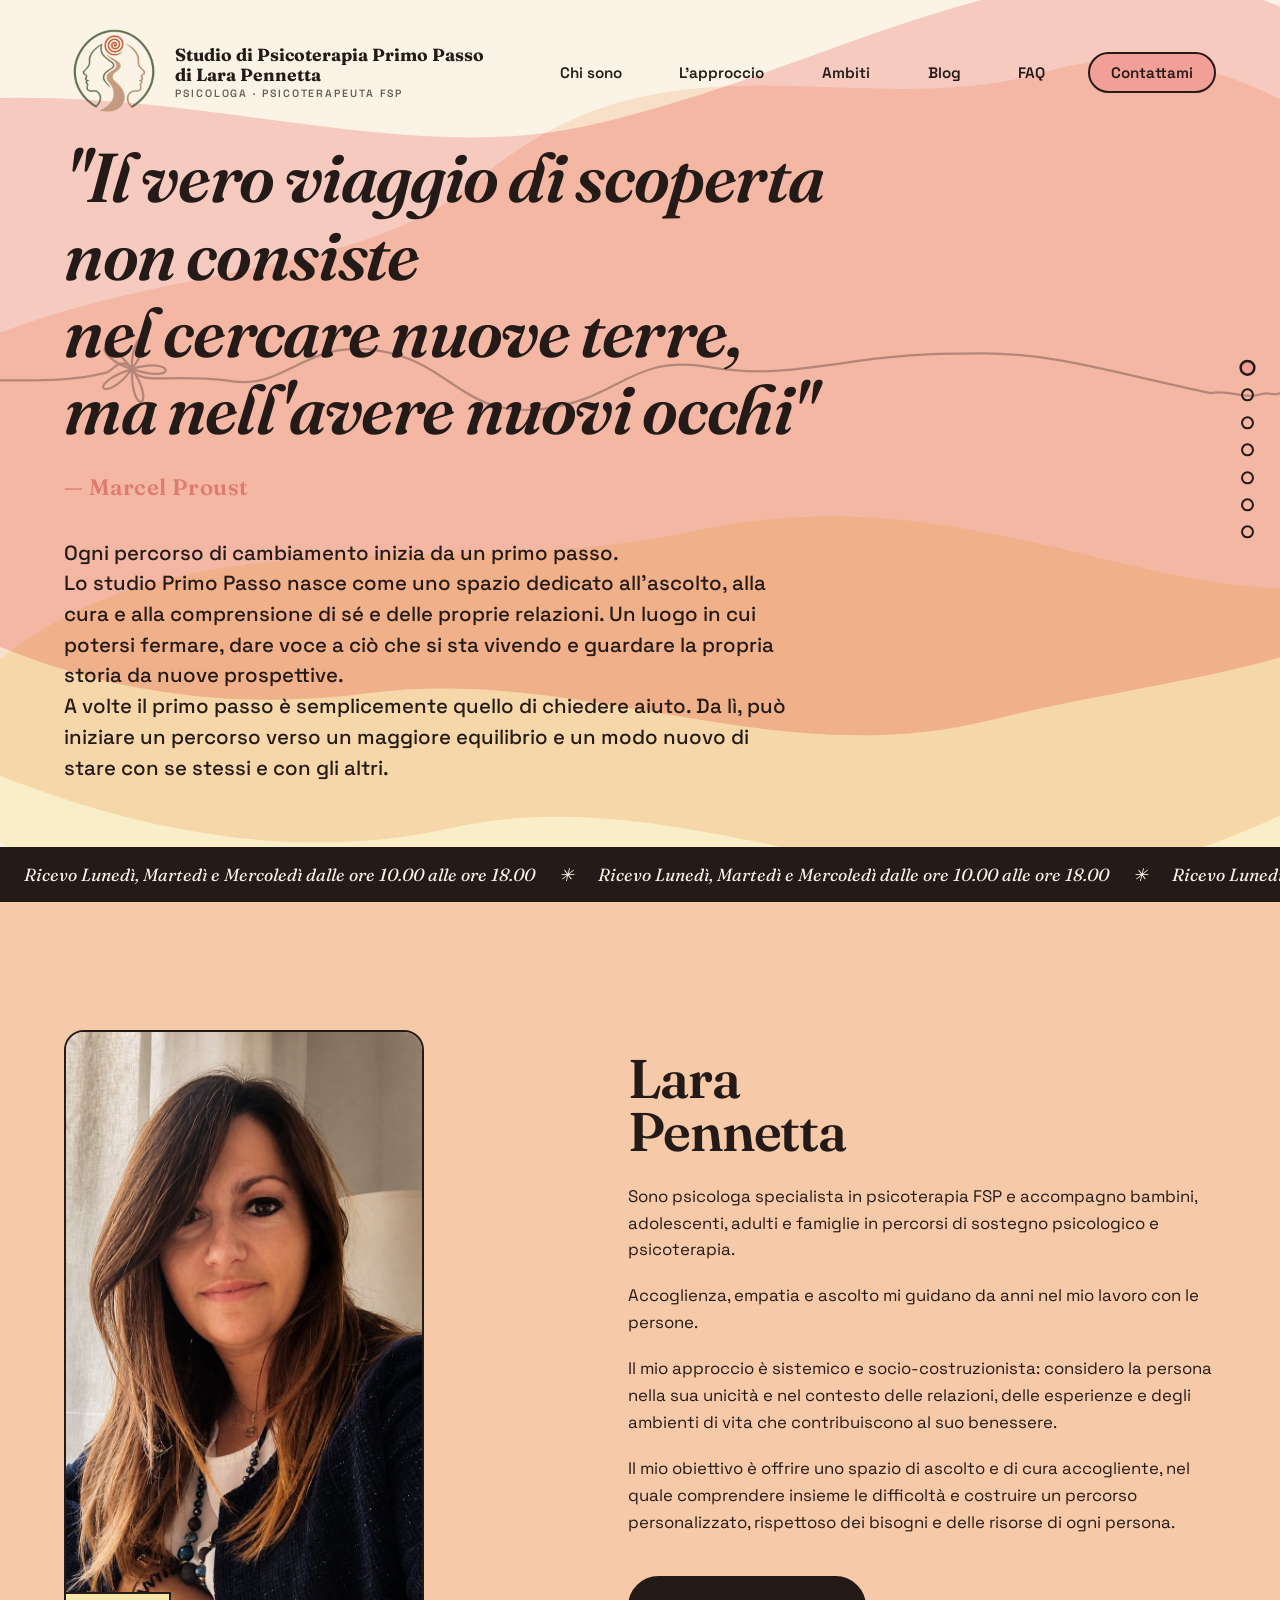
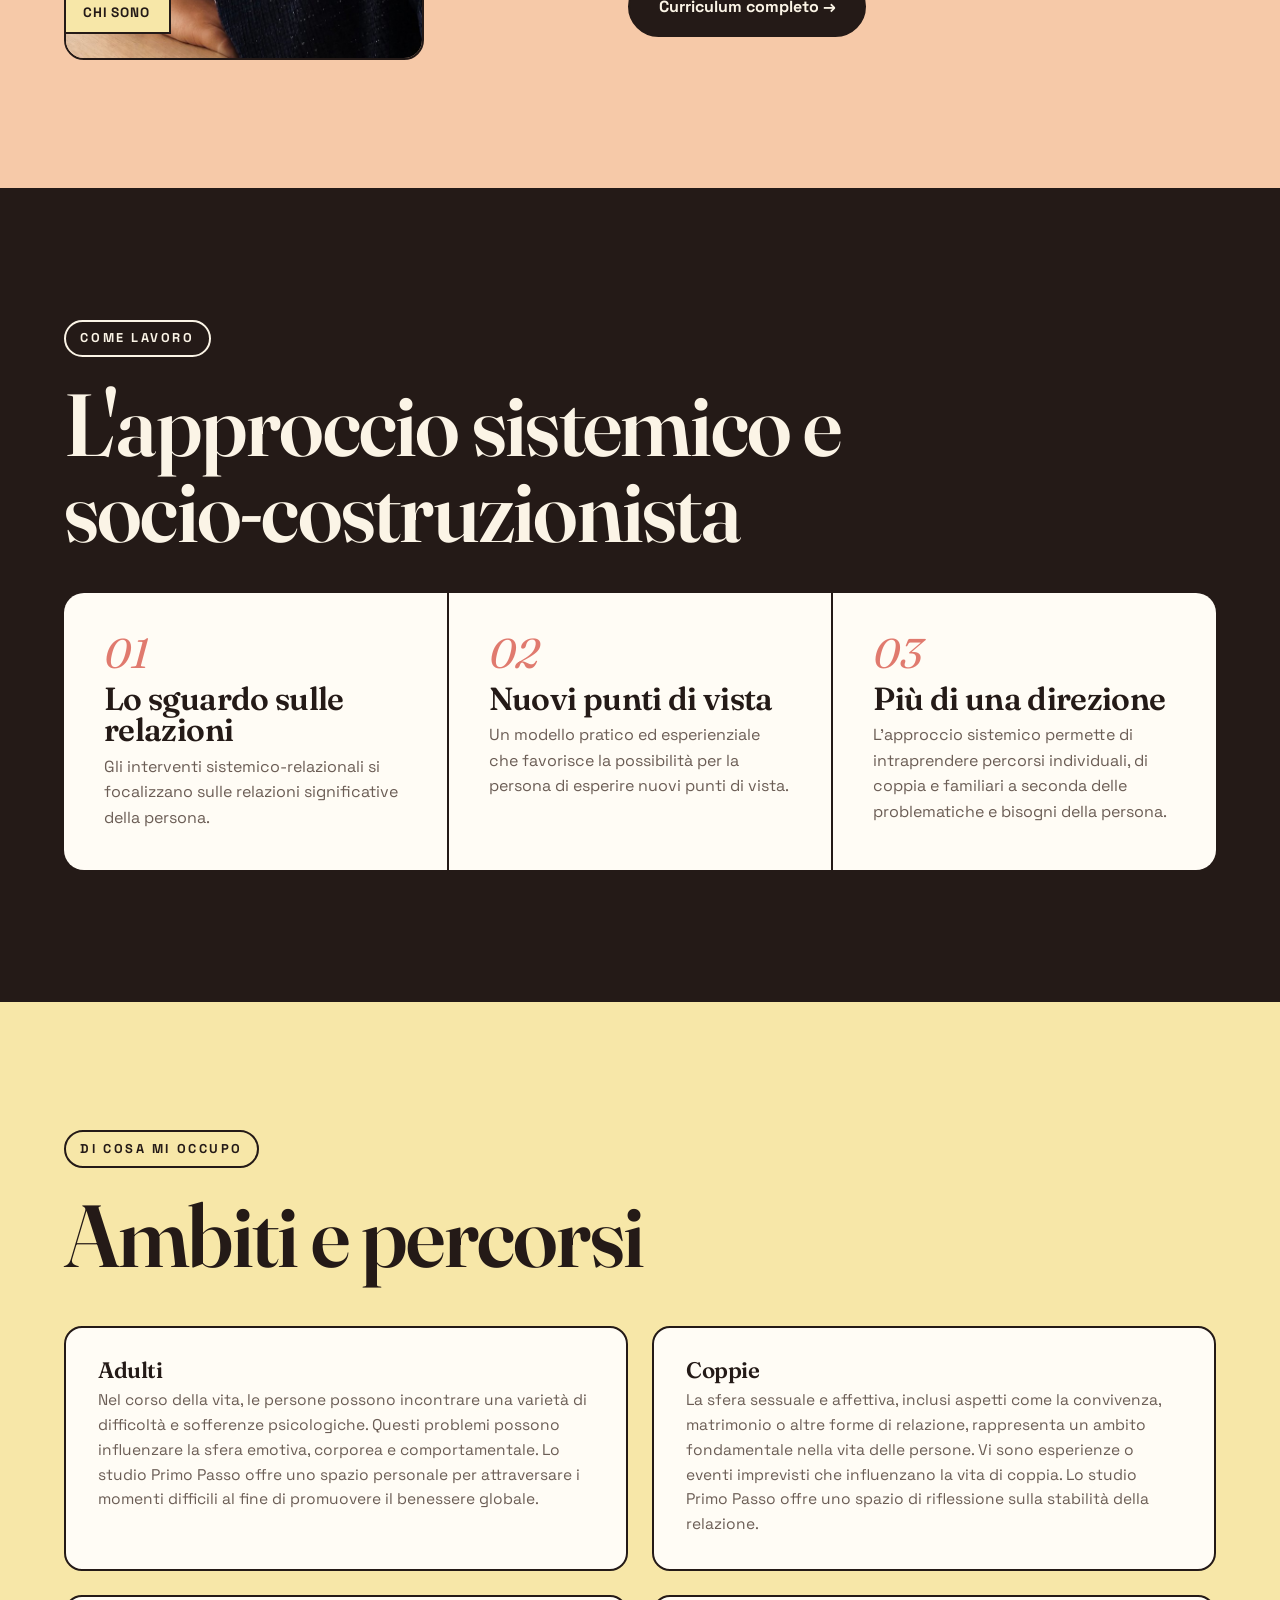
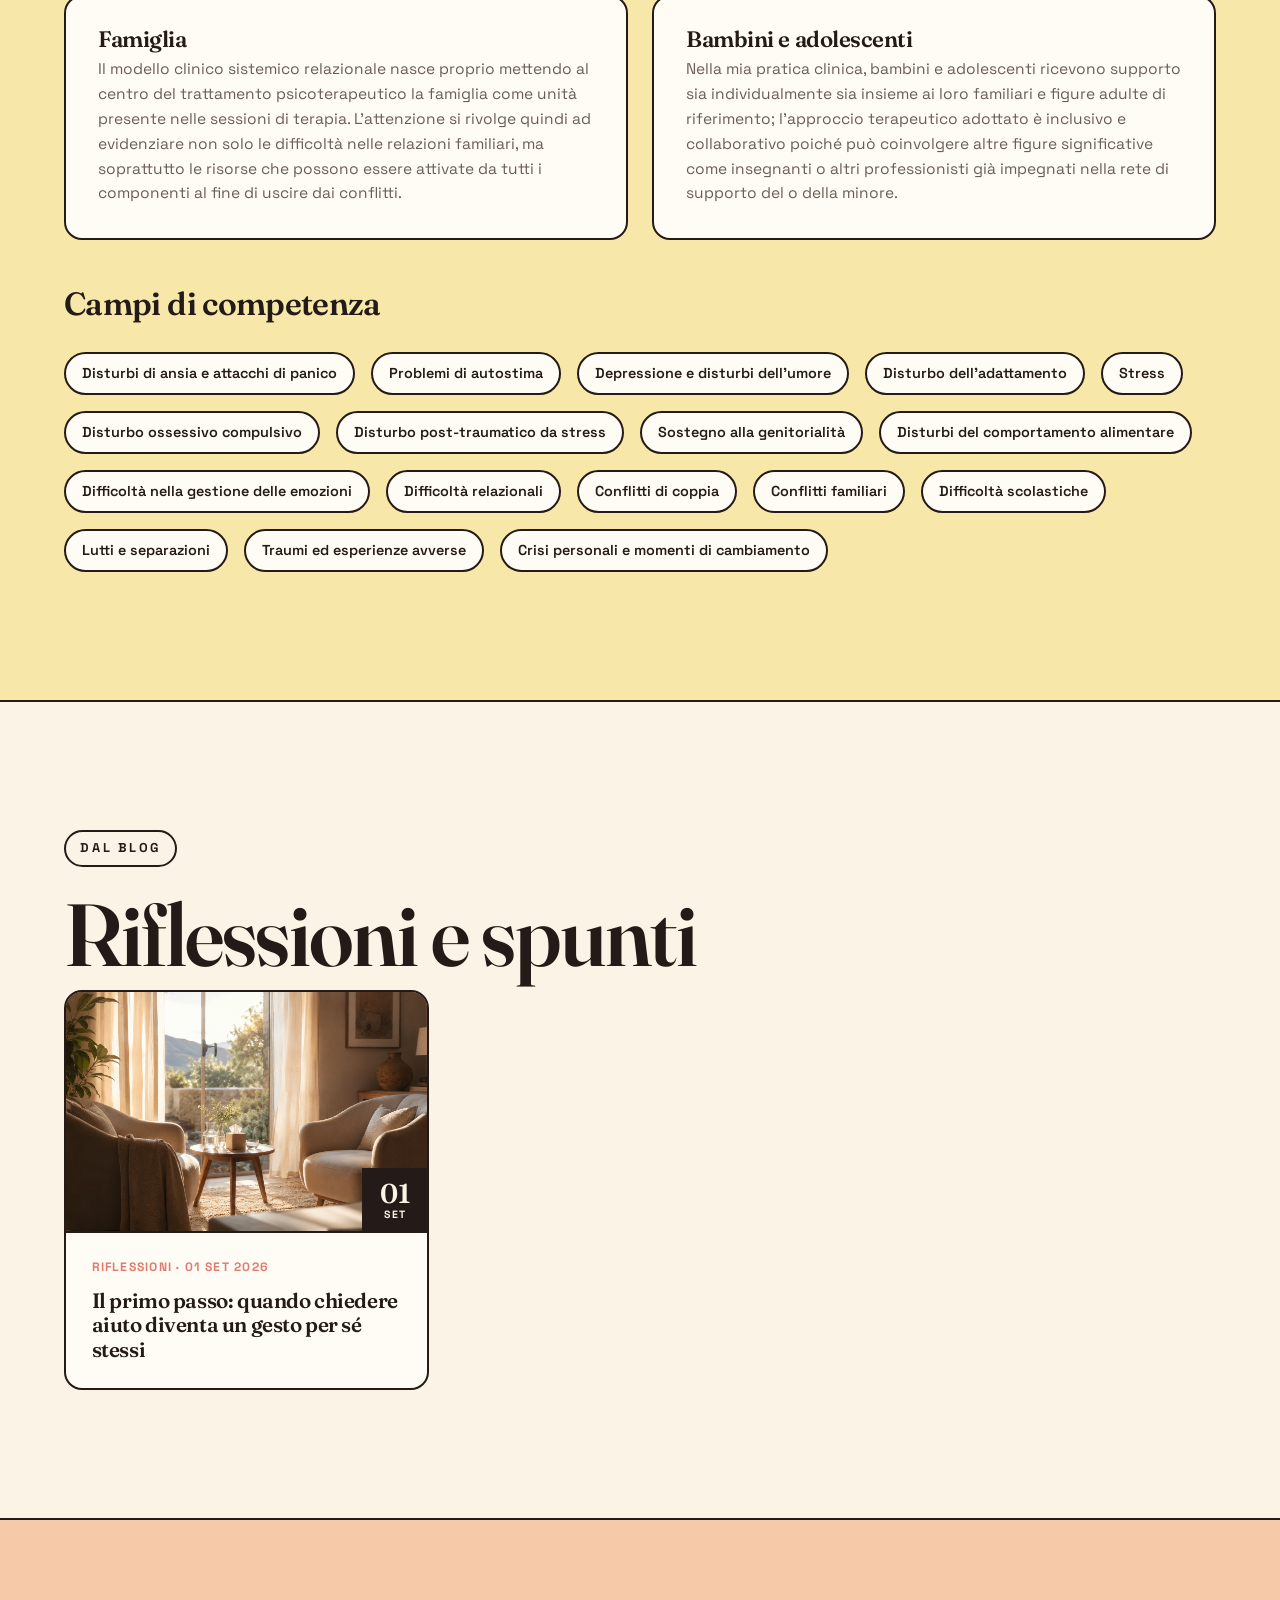
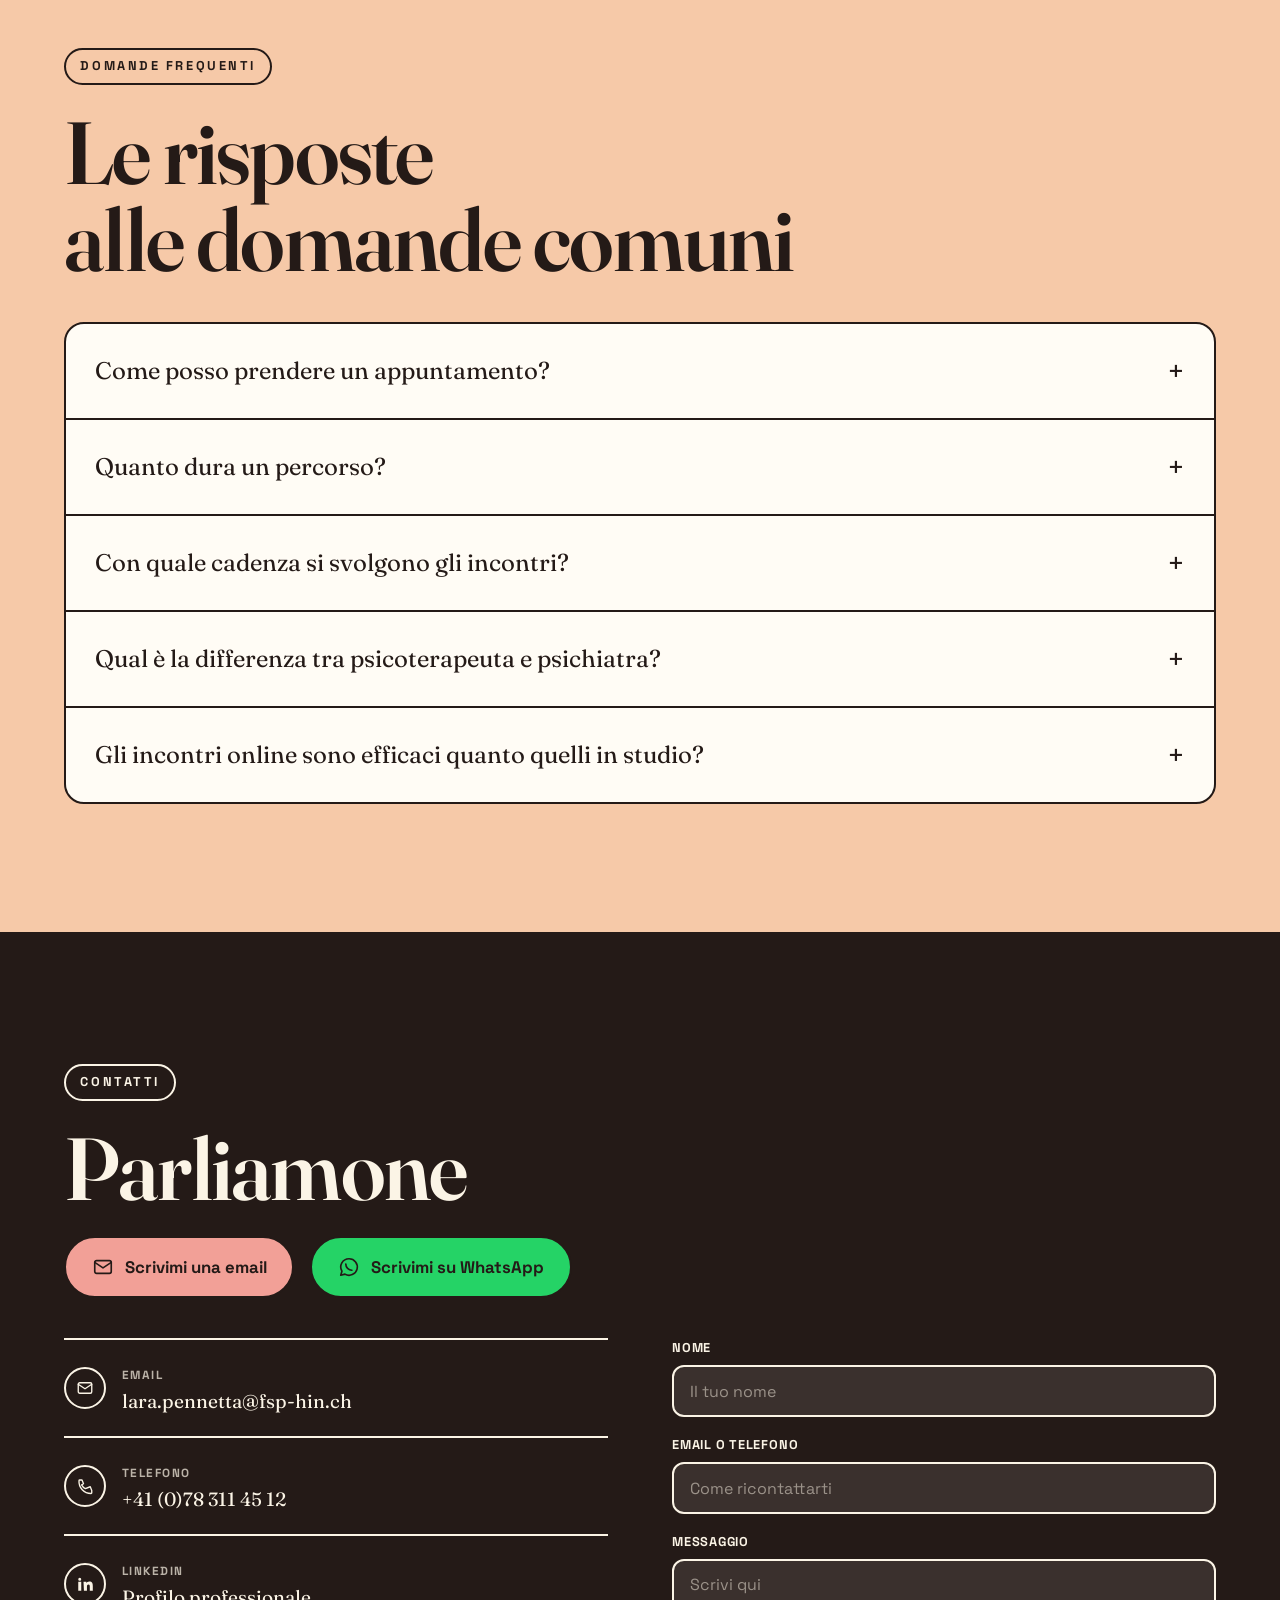
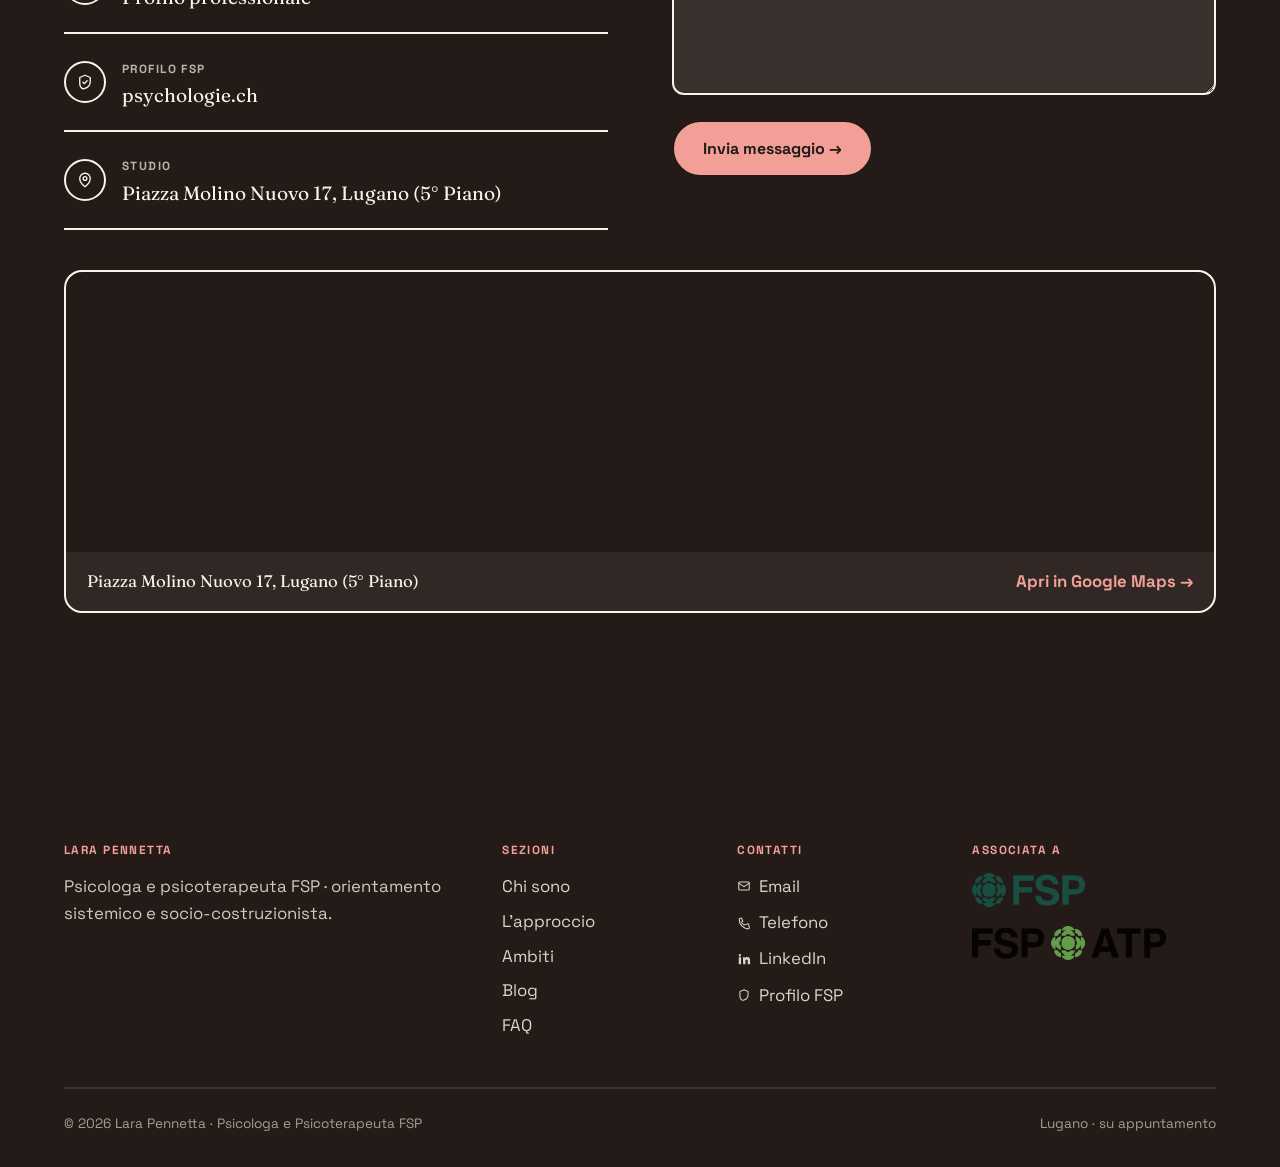
==== index.html @ d0db305c "Add files via upload" ====
<!DOCTYPE html>
<html lang="it">
<head>
<meta charset="UTF-8">
<meta name="viewport" content="width=device-width, initial-scale=1">
<title>Psicoterapeuta a Lugano | Lara Pennetta — Psicologa e Psicoterapeuta FSP</title>
<meta name="description" content="Studio di Psicoterapia Primo Passo, psicologa e psicoterapeuta FSP a Lugano. Approccio sistemico e socio-costruzionista: percorsi individuali, di coppia e familiari.">
<link rel="canonical" href="https://www.larapennetta.ch/">
<meta name="robots" content="index, follow">
<meta name="author" content="Lara Pennetta">
<meta name="geo.region" content="CH-TI">
<meta name="geo.placename" content="Lugano">
<meta name="geo.position" content="46.0095;8.9555">
<meta name="ICBM" content="46.0095, 8.9555">
<!-- Open Graph -->
<meta property="og:type" content="website">
<meta property="og:locale" content="it_IT">
<meta property="og:site_name" content="Studio di Psicoterapia Primo Passo">
<meta property="og:title" content="Psicoterapeuta a Lugano | Lara Pennetta — Psicologa e Psicoterapeuta FSP">
<meta property="og:description" content="Studio di Psicoterapia Primo Passo, psicologa e psicoterapeuta FSP a Lugano. Approccio sistemico e socio-costruzionista: percorsi individuali, di coppia e familiari.">
<meta property="og:url" content="https://www.larapennetta.ch/">
<meta property="og:image" content="https://www.larapennetta.ch/img/social-card.jpg">
<meta property="og:image:width" content="1200">
<meta property="og:image:height" content="630">
<!-- Twitter Card -->
<meta name="twitter:card" content="summary_large_image">
<meta name="twitter:title" content="Psicoterapeuta a Lugano | Lara Pennetta — Psicologa e Psicoterapeuta FSP">
<meta name="twitter:description" content="Studio di Psicoterapia Primo Passo, psicologa e psicoterapeuta FSP a Lugano. Approccio sistemico e socio-costruzionista.">
<meta name="twitter:image" content="https://www.larapennetta.ch/img/social-card.jpg">
<!-- Dati strutturati LocalBusiness -->
<script type="application/ld+json">
{
  "@context": "https://schema.org",
  "@type": "Psychologist",
  "name": "Studio di Psicoterapia Primo Passo",
  "description": "Studio di psicoterapia di Lara Pennetta, psicologa e psicoterapeuta FSP a Lugano, ad orientamento sistemico e socio-costruzionista. Percorsi individuali, di coppia e familiari per bambini, adolescenti, adulti e famiglie.",
  "url": "https://www.larapennetta.ch/",
  "image": "https://www.larapennetta.ch/img/logo_studio.png",
  "logo": "https://www.larapennetta.ch/img/logo_studio.png",
  "telephone": "+41783114512",
  "email": "lara.pennetta@fsp-hin.ch",
  "priceRange": "$$",
  "currenciesAccepted": "CHF",
  "address": {
    "@type": "PostalAddress",
    "streetAddress": "Piazza Molino Nuovo 17",
    "addressLocality": "Lugano",
    "postalCode": "6900",
    "addressRegion": "TI",
    "addressCountry": "CH"
  },
  "geo": {
    "@type": "GeoCoordinates",
    "latitude": 46.0095,
    "longitude": 8.9555
  },
  "areaServed": {
    "@type": "City",
    "name": "Lugano"
  },
  "openingHoursSpecification": [{
    "@type": "OpeningHoursSpecification",
    "dayOfWeek": ["Monday", "Tuesday", "Wednesday"],
    "opens": "10:00",
    "closes": "18:00"
  }],
  "knowsLanguage": ["it"],
  "sameAs": [
    "https://www.linkedin.com/in/lara-pennetta-02371a354/",
    "https://www.psychologie.ch/it/psyfinder/lara-pennetta"
  ]
}
</script>
<link rel="preconnect" href="https://fonts.googleapis.com">
<link rel="preconnect" href="https://fonts.gstatic.com" crossorigin>
<link href="https://fonts.googleapis.com/css2?family=Fraunces:ital,opsz,wght@0,9..144,400;0,9..144,500;0,9..144,600;0,9..144,700;1,9..144,400&family=Space+Grotesk:wght@400;500;600;700&display=swap" rel="stylesheet">
<style>
:root{
  --burro:#F7E7A8; --burro-scuro:#EFD477;
  --pesca:#F6C9A8; --pesca-scuro:#EBA77C;
  --corallo:#F2A097; --corallo-scuro:#E07A6E;
  --rosa:#F4B8C4;
  --salvia:#B7D0A8;
  --crema:#FBF4E6; --carta:#FFFCF5;
  --inchiostro:#241A17; --grigio:#6B5D55;
  --display:'Fraunces',Georgia,serif; --body:'Space Grotesk',system-ui,sans-serif;
  --gutter:clamp(1.25rem,5vw,5rem);
}
*{box-sizing:border-box;margin:0;padding:0}
html{scroll-behavior:smooth}
section[id]{scroll-margin-top:60px}
body{font-family:var(--body);background:var(--crema);color:var(--inchiostro);line-height:1.6;font-size:1.05rem;-webkit-font-smoothing:antialiased;overflow-x:hidden}

h1,h2,h3{font-family:var(--display);font-weight:600;line-height:.98;letter-spacing:-.02em}
h1{font-size:clamp(3.5rem,13vw,11rem);font-weight:600}
h2{font-size:clamp(2.4rem,7vw,5.5rem)}
h3{font-size:clamp(1.4rem,2.5vw,2rem)}
p{max-width:60ch}
a{color:inherit;text-decoration:none}

.wrap{max-width:1280px;margin:0 auto;padding-inline:var(--gutter);width:100%}
.eyebrow{font-family:var(--body);font-size:.8rem;font-weight:700;letter-spacing:.2em;text-transform:uppercase;display:inline-block;border:2px solid var(--inchiostro);padding:.4rem .9rem;border-radius:999px;margin-bottom:1.5rem}
.lead{font-size:clamp(1.05rem,1.6vw,1.35rem);line-height:1.5;font-weight:500;max-width:56ch}

/* ---- Header ---- */
.site-header{position:fixed;inset:0 0 auto 0;z-index:100;transition:background .4s,box-shadow .4s,padding .4s;padding-block:1.4rem;border-bottom:2px solid transparent}
.site-header.scrolled{background:var(--crema);border-bottom-color:var(--inchiostro);padding-block:.9rem}
.nav{display:flex;align-items:center;justify-content:space-between}
.brand{font-family:var(--display);font-size:1.1rem;font-weight:700;line-height:1.15;display:inline-flex;align-items:center;gap:.7rem}
.brand-logo{width:100px;height:100px;flex:none;display:block;object-fit:contain}
.brand .bn{white-space:nowrap}
.brand .bn-short{display:none}
.brand-txt>span:not(.bn){display:block;font-family:var(--body);font-size:.66rem;font-weight:600;letter-spacing:.18em;text-transform:uppercase;color:var(--grigio);margin-top:.15rem}
.nav-links{display:flex;gap:1.8rem;list-style:none;align-items:center}
.nav-links a{font-size:.95rem;font-weight:600;position:relative;white-space:nowrap}
.nav-links a:not(.nav-cta){padding:.4rem .9rem;border-radius:999px;transition:background .25s,color .25s}
.nav-links a:not(.nav-cta):hover{background:var(--burro)}
.nav-links a.active:not(.nav-cta){background:var(--inchiostro);color:var(--crema)}
.nav-cta{border:2px solid var(--inchiostro);padding:.55rem 1.3rem;border-radius:999px;background:var(--corallo);transition:transform .2s,box-shadow .2s}
.nav-cta:hover{transform:translate(-2px,-2px);box-shadow:3px 3px 0 var(--inchiostro)}
.nav-toggle{display:none;background:none;border:2px solid var(--inchiostro);border-radius:999px;padding:.5rem 1rem;font-family:var(--body);font-weight:600;cursor:pointer;position:relative;z-index:131;align-items:center;justify-content:center}
.nav-toggle .ham{display:none;width:20px;height:14px;position:relative}
.nav-toggle .ham span{position:absolute;left:0;width:100%;height:2px;background:var(--inchiostro);border-radius:2px;transition:transform .3s,opacity .2s}
.nav-toggle .ham span:nth-child(1){top:0}
.nav-toggle .ham span:nth-child(2){top:6px}
.nav-toggle .ham span:nth-child(3){top:12px}
.nav-toggle.is-open .ham span:nth-child(1){transform:translateY(6px) rotate(45deg)}
.nav-toggle.is-open .ham span:nth-child(2){opacity:0}
.nav-toggle.is-open .ham span:nth-child(3){transform:translateY(-6px) rotate(-45deg)}
@media(max-width:1100px){
  .nav-toggle{display:flex}
  .nav-links{position:fixed;inset:0 0 0 auto;width:min(64vw,250px);background:var(--corallo);flex-direction:column;justify-content:flex-start;align-items:flex-start;gap:.4rem;padding:5rem 1.6rem 2.5rem;transform:translateX(100%);transition:transform .45s cubic-bezier(.22,1,.36,1);border-left:3px solid var(--inchiostro);z-index:130}
  .nav-links.open{transform:translateX(0)}
  .nav-overlay{position:fixed;inset:0;background:rgba(36,26,23,.45);opacity:0;pointer-events:none;transition:opacity .35s;z-index:120}
  .nav-overlay.show{opacity:1;pointer-events:auto}
  .nav-links a{font-family:var(--display);font-size:1.45rem}
  .nav-links a::after{display:none}
  .nav-cta{background:var(--burro)}
  .nav-links li:first-child{margin-top:auto}
  .nav-links li:last-child{margin-top:auto}
}
@media(max-width:600px){
  .brand-logo{width:56px;height:56px}
  .brand{gap:.6rem}
  .brand .bn-full{display:none}
  .brand .bn-short{display:inline}
  .nav-toggle{border:none;padding:0;width:38px;height:38px}
  .nav-toggle .nav-toggle-txt{display:none}
  .nav-toggle .ham{display:block;width:24px;height:16px}
  .nav-toggle .ham span{height:2.5px}
  .nav-toggle .ham span:nth-child(2){top:7px}
  .nav-toggle .ham span:nth-child(3){top:14px}
  .nav-toggle.is-open .ham span:nth-child(1){transform:translateY(7px) rotate(45deg)}
  .nav-toggle.is-open .ham span:nth-child(3){transform:translateY(-7px) rotate(-45deg)}
}

/* ---- Dot nav ---- */
.dots{position:fixed;right:1.6rem;top:50%;transform:translateY(-50%);z-index:90;display:flex;flex-direction:column;gap:.9rem}
.dots button{position:relative;width:13px;height:13px;border:2px solid var(--inchiostro);background:transparent;border-radius:50%;cursor:pointer;padding:0;transition:background .3s,transform .3s,border-color .3s}
.dots button.active{background:var(--corallo);transform:scale(1.25)}
.dots button .lbl{position:absolute;right:24px;top:50%;transform:translateY(-50%) translateX(6px);white-space:nowrap;font-family:var(--body);font-size:.78rem;font-weight:600;letter-spacing:.02em;color:var(--crema);background:var(--inchiostro);padding:.35rem .7rem;border-radius:999px;opacity:0;pointer-events:none;transition:opacity .25s,transform .25s}
.dots button:hover .lbl{opacity:1;transform:translateY(-50%) translateX(0)}
.dots button:hover{transform:scale(1.35);border-color:var(--corallo-scuro)}
.dots button.active:hover{transform:scale(1.45)}
/* variante chiara quando una sezione scura è attiva */
.dots.on-dark button{border-color:var(--crema)}
.dots.on-dark button.active{background:var(--corallo);border-color:var(--corallo)}
.dots.on-dark button .lbl{background:var(--crema);color:var(--inchiostro)}
@media(max-width:1100px){.dots{display:none}}

/* ---- Sezioni ---- */
.section{padding-block:clamp(4rem,10vw,8rem);position:relative}

/* ---- Hero ---- */
#hero{min-height:100vh;display:flex;flex-direction:column;justify-content:center;padding-top:7rem;position:relative;overflow:hidden}
#hero .wrap{position:relative;z-index:2;flex:1;display:flex;align-items:center}
.hero-title{margin-bottom:1rem;font-size:clamp(2rem,5.4vw,5rem);font-style:italic}
.hero-cite{font-family:var(--display);font-size:clamp(1rem,1.8vw,1.4rem);font-weight:600;color:var(--corallo-scuro);letter-spacing:.02em;margin-bottom:2rem}

.hero-title .l{display:block;overflow:hidden;padding-bottom:.14em}
.hero-title .l>span{display:block;transform:translateY(105%);transition:transform 1s cubic-bezier(.22,1,.36,1)}
#hero.in .hero-title .l>span{transform:none}
#hero.in .hero-title .l:nth-child(2)>span{transition-delay:.1s}
#hero.in .hero-title .l:nth-child(3)>span{transition-delay:.2s}
#hero.in .hero-title .l:nth-child(4)>span{transition-delay:.3s}
#hero.in .hero-title .l:nth-child(5)>span{transition-delay:.4s}
.hero-title .pop{color:var(--corallo-scuro)}
.hero-actions{display:flex;gap:1rem;flex-wrap:wrap;margin-top:2.5rem}
.btn{font-family:var(--body);font-weight:700;font-size:1rem;padding:1rem 1.8rem;border:2px solid var(--inchiostro);border-radius:999px;background:var(--inchiostro);color:var(--crema);cursor:pointer;transition:transform .2s,box-shadow .2s;display:inline-flex;align-items:center;gap:.5rem}
.btn:hover{transform:translate(-3px,-3px);box-shadow:5px 5px 0 var(--corallo)}
.btn--out{background:transparent;color:var(--inchiostro)}
.btn--out:hover{box-shadow:5px 5px 0 var(--inchiostro)}
/* blob geometrici hero */
/* sfondo: onde colorate animate + linea cervello→filo→fiore sopra */
.hero-bg{position:absolute;inset:0;width:100%;height:100%;z-index:0;overflow:hidden;pointer-events:none}
.hero-bg .waves{position:absolute;width:120%;height:120%;top:-10%;left:-10%}
.hero-bg .waves .blob{mix-blend-mode:multiply;opacity:.5;transform-origin:center;animation:drift 26s ease-in-out infinite}
.hero-bg .waves .b2{animation-duration:32s;animation-direction:reverse}
.hero-bg .waves .b3{animation-duration:38s}
@keyframes drift{0%,100%{transform:translate(0,0) scale(1) rotate(0deg)}33%{transform:translate(4%,-3%) scale(1.08) rotate(8deg)}66%{transform:translate(-3%,4%) scale(.96) rotate(-6deg)}}
.hero-bg .draw{position:absolute;top:400px;left:0;transform:translateY(-50%);width:100vw;height:auto}
@media(max-width:900px){.hero-bg .draw{top:58%;opacity:.7}}
.hero-bg .line{fill:none;stroke:var(--inchiostro);stroke-width:3;stroke-linecap:round;stroke-linejoin:round;opacity:.3;stroke-dasharray:1;stroke-dashoffset:1;transition:stroke-dashoffset 3.5s cubic-bezier(.45,.05,.25,1)}
#hero.in .hero-bg .line{stroke-dashoffset:0}

@media(prefers-reduced-motion:reduce){.hero-bg .line{stroke-dashoffset:0;transition:none}.hero-bg .waves .blob{animation:none}}
.marquee-strip{position:relative;margin-top:2rem;background:var(--inchiostro);color:var(--crema);padding:.7rem 0;overflow:hidden;white-space:nowrap;border-top:2px solid var(--inchiostro)}
.marquee-strip .marquee{display:flex;width:max-content;animation:marquee 30s linear infinite}
.marquee-strip .track{display:flex;align-items:center;flex:none;font-family:var(--display);font-style:italic;font-size:1.1rem}
.marquee-strip .track span{margin-inline:1.5rem}
@keyframes marquee{from{transform:translateX(0)}to{transform:translateX(-50%)}}

/* ---- Blocchi colore ---- */
.block{border-block:2px solid var(--inchiostro)}
.block--burro{background:var(--burro)}
#ambiti{min-height:100vh;display:flex;flex-direction:column;justify-content:center}
.block--pesca{background:var(--pesca)}
.block--salvia{background:var(--salvia)}
.block--rosa{background:var(--rosa)}
.block--ink{background:var(--inchiostro);color:var(--crema)}
.block--ink .eyebrow{border-color:var(--crema)}

/* ---- Numeri / card approccio ---- */
.bigrow{display:grid;grid-template-columns:repeat(3,1fr);gap:2px;border-radius:20px;overflow:hidden;background:var(--inchiostro)}
@media(max-width:760px){.bigrow{grid-template-columns:1fr}}
.bigrow .cell{padding:2.5rem;background:var(--carta);transition:background .3s,opacity .7s cubic-bezier(.22,1,.36,1),transform .7s cubic-bezier(.22,1,.36,1)}
#approccio .bigrow .cell{opacity:0;transform:translateY(26px) scale(.97)}
#approccio.in-view .bigrow .cell{opacity:1;transform:none}
#approccio.in-view .bigrow .cell:nth-child(1){transition-delay:.15s}
#approccio.in-view .bigrow .cell:nth-child(2){transition-delay:.30s}
#approccio.in-view .bigrow .cell:nth-child(3){transition-delay:.45s}
#approccio.in-view .bigrow .cell:nth-child(4){transition-delay:.60s}
.bigrow .cell:hover{background:var(--burro)}
.bigrow .cell .n{font-family:var(--display);font-style:italic;font-size:2.6rem;color:var(--corallo-scuro);display:block;margin-bottom:.5rem;line-height:1}
.bigrow .cell h3{margin-bottom:.5rem}
.bigrow .cell p{color:var(--grigio);font-size:1rem}
@media(min-width:761px){.bigrow .cell:nth-child(2n){border-right:none}.bigrow .cell:nth-last-child(-n+2){border-bottom:none}}

/* ---- Chi sono split ---- */
.split{display:grid;grid-template-columns:0.85fr 1fr;gap:clamp(2rem,5vw,4rem);align-items:center}
@media(max-width:880px){.split{grid-template-columns:1fr}.split .portrait{max-width:240px;margin-inline:auto}}
.about-stack{max-width:760px}
.portrait{position:relative;border:2px solid var(--inchiostro);border-radius:20px;overflow:hidden;aspect-ratio:760/1329;background:var(--pesca);max-width:360px}
.portrait--top{max-width:200px;margin:0 0 2.5rem}
.portrait img{width:100%;height:100%;object-fit:cover;object-position:center top}
.portrait .tag{position:absolute;left:-2px;bottom:1.5rem;background:var(--burro);border:2px solid var(--inchiostro);border-left:none;padding:.5rem 1.2rem;font-weight:700;font-size:.85rem;letter-spacing:.06em;text-transform:uppercase}

/* ---- Ambiti chips ---- */
.chips{display:flex;flex-wrap:wrap;gap:1rem;margin-top:2rem}
.chip{border:2px solid var(--inchiostro);border-radius:999px;padding:.5rem 1rem;font-size:.9rem;font-weight:600;background:var(--carta);transition:transform .2s,background .2s,box-shadow .2s;cursor:default}
.chip:hover{transform:translate(-2px,-2px);box-shadow:4px 4px 0 var(--inchiostro)}
.chip:nth-child(3n+1):hover{background:var(--burro)}
.chip:nth-child(3n+2):hover{background:var(--pesca)}
.chip:nth-child(3n):hover{background:var(--salvia)}
.modes{display:grid;grid-template-columns:repeat(2,1fr);gap:1.5rem;margin-top:3rem}
@media(max-width:760px){.modes{grid-template-columns:1fr}}
.mode{border:2px solid var(--inchiostro);border-radius:18px;padding:2rem;background:var(--carta)}
.mode .ic{width:54px;height:54px;border:2px solid var(--inchiostro);border-radius:14px;display:grid;place-items:center;margin-bottom:1rem;font-family:var(--display);font-style:italic;font-size:1.5rem}
.mode:nth-child(1) .ic{background:var(--burro)}.mode:nth-child(2) .ic{background:var(--pesca)}.mode:nth-child(3) .ic{background:var(--rosa)}
.mode h3{font-size:1.4rem;margin-bottom:.4rem}
.mode p{color:var(--grigio);font-size:.97rem}

/* ---- Blog ---- */
.post-grid{display:grid;grid-template-columns:repeat(3,1fr);gap:1.8rem}
@media(max-width:980px){.post-grid{grid-template-columns:repeat(2,1fr)}}
@media(max-width:640px){.post-grid{grid-template-columns:1fr}}
.post-card{display:flex;flex-direction:column;border:2px solid var(--inchiostro);border-radius:18px;overflow:hidden;background:var(--carta);transition:transform .2s,box-shadow .2s}
.post-card:hover,.post-card.reveal.in:hover{transform:translate(-3px,-3px);box-shadow:6px 6px 0 var(--corallo)}
.post-card.reveal.in{transition:transform .2s,box-shadow .2s}
.post-card .thumb{position:relative;aspect-ratio:3/2;border-bottom:2px solid var(--inchiostro);overflow:hidden}
.post-card .thumb img.preview{position:absolute;inset:0;width:100%;height:100%;object-fit:cover;display:block}
.post-card .ph{position:absolute;inset:0;display:flex;flex-direction:column;align-items:center;justify-content:center;gap:.5rem;color:var(--grigio)}
.post-card .ph{background:var(--burro)}
.post-card .ph.c-burro{background:var(--burro)}.post-card .ph.c-pesca{background:var(--pesca)}.post-card .ph.c-salvia{background:var(--salvia)}.post-card .ph.c-rosa{background:var(--rosa)}.post-card .ph.c-corallo{background:var(--corallo)}
.post-card .ph svg{width:40px;height:40px;stroke:var(--inchiostro);fill:none;stroke-width:1.5}
.post-card .ph span{font-size:.76rem;font-weight:700;letter-spacing:.1em;text-transform:uppercase;color:var(--inchiostro)}
.post-card .datebadge{position:absolute;right:0;bottom:0;z-index:2;background:var(--inchiostro);color:var(--crema);padding:.6rem 1rem;display:flex;flex-direction:column;align-items:center;line-height:1;border-left:2px solid var(--inchiostro);border-top:2px solid var(--inchiostro)}
.post-card .datebadge .day{font-family:var(--display);font-size:1.7rem;font-weight:600}
.post-card .datebadge .mon{font-size:.66rem;font-weight:700;letter-spacing:.12em;text-transform:uppercase;margin-top:.2rem}
.post-card .body{padding:1.6rem;display:flex;flex-direction:column;flex:1}
.post-card .meta{font-size:.76rem;font-weight:700;letter-spacing:.1em;text-transform:uppercase;color:var(--corallo-scuro);margin-bottom:.7rem}
.post-card h3{font-size:1.3rem;line-height:1.18}

/* ---- FAQ ---- */
.faq{border:2px solid var(--inchiostro);border-radius:20px;overflow:hidden;background:var(--carta)}
.faq details{border-bottom:2px solid var(--inchiostro)}
.faq details:last-child{border-bottom:none}
.faq summary{padding:1.5rem 1.8rem;font-family:var(--display);font-size:clamp(1.2rem,2vw,1.5rem);cursor:pointer;list-style:none;display:flex;justify-content:space-between;align-items:center;gap:1rem;transition:background .25s}
.faq summary:hover{background:var(--burro)}
.faq summary::-webkit-details-marker{display:none}
.faq summary::after{content:'+';font-family:var(--body);font-size:1.8rem;transition:transform .3s}
.faq details[open] summary{background:var(--pesca)}
.faq details[open] summary::after{transform:rotate(45deg)}
.faq details .a{padding:1.2rem 1.8rem;color:var(--grigio);display:flex;align-items:center;min-height:3rem;max-width:none}

/* ---- Contatti ---- */
.contact-grid{display:grid;grid-template-columns:1fr 1fr;gap:clamp(2rem,5vw,4rem)}
@media(max-width:880px){.contact-grid{grid-template-columns:1fr}}
.contact-list{list-style:none}
.contact-list li{border-top:2px solid currentColor;padding:1.2rem 0;display:flex;align-items:center;gap:1rem}
.contact-list li:last-child{border-bottom:2px solid currentColor}
.contact-list .ic{width:42px;height:42px;border:2px solid currentColor;border-radius:50%;display:grid;place-items:center;flex-shrink:0}
.contact-list .ic svg{width:18px;height:18px;stroke:currentColor;fill:none;stroke-width:1.8;stroke-linecap:round;stroke-linejoin:round}
.contact-list .ic svg.fill{fill:currentColor;stroke:none}
.contact-list .k{font-size:.74rem;font-weight:700;letter-spacing:.12em;text-transform:uppercase;opacity:.7}
.contact-list .v{font-family:var(--display);font-size:1.2rem}
.field{margin-bottom:1.1rem}
.form-note{margin-top:1rem;font-size:.82rem;line-height:1.5;opacity:.7;max-width:52ch}
.field label{display:block;font-size:.8rem;font-weight:700;letter-spacing:.06em;text-transform:uppercase;margin-bottom:.4rem}
.field input,.field textarea{width:100%;font-family:var(--body);font-size:1rem;padding:.85rem 1rem;border:2px solid var(--crema);border-radius:12px;background:rgba(251,244,230,.1);color:var(--crema)}
.field input::placeholder,.field textarea::placeholder{color:rgba(251,244,230,.5)}
.field input:focus,.field textarea:focus{outline:none;border-color:var(--corallo)}
.map-card{margin-top:2.5rem;border:2px solid var(--crema);border-radius:18px;overflow:hidden}
.map-full{width:100%}
.map-full iframe{height:420px}
.map-card iframe{display:block;width:100%;height:280px;border:0;filter:grayscale(.2)}
.map-card .foot{display:flex;justify-content:space-between;align-items:center;gap:1rem;flex-wrap:wrap;padding:1rem 1.3rem;background:rgba(251,244,230,.06)}
.map-card .foot .addr{font-family:var(--display);font-size:1.05rem}
.map-card .foot a{font-weight:700;color:var(--corallo)}

/* ---- Footer ---- */
.site-footer{background:var(--inchiostro);color:var(--crema);padding-block:clamp(3.5rem,8vw,6rem) 2rem;border-top:2px solid var(--inchiostro)}
.footer-big{font-family:var(--display);font-size:clamp(2.5rem,8vw,6rem);line-height:.95;margin-bottom:1.5rem}
.contact-btns{display:flex;flex-wrap:wrap;gap:1rem;margin-bottom:2.5rem}
.cbtn{display:inline-flex;align-items:center;gap:.7rem;font-family:var(--body);font-weight:700;font-size:1.05rem;padding:1rem 1.6rem;border:2px solid var(--crema);border-radius:999px;transition:transform .2s,box-shadow .2s}
.cbtn svg{width:22px;height:22px;fill:none;stroke:currentColor;stroke-width:1.8;stroke-linecap:round;stroke-linejoin:round}
.cbtn--mail{background:var(--corallo);color:var(--inchiostro);border-color:var(--inchiostro)}
.cbtn--wa{background:#25D366;color:var(--inchiostro);border-color:var(--inchiostro)}
.cbtn:hover{transform:translate(-3px,-3px);box-shadow:5px 5px 0 var(--crema)}
.footer-big a{color:var(--corallo);text-decoration:underline;text-decoration-thickness:3px;text-underline-offset:6px}
.footer-cols{display:grid;grid-template-columns:2fr 1fr 1fr 1.2fr;gap:2rem}
@media(max-width:760px){.footer-cols{grid-template-columns:1fr}}
.footer-assoc-col .logos{display:flex;flex-direction:column;align-items:flex-start;gap:1.2rem;margin-top:.2rem}
.footer-assoc-col .logos a{display:inline-flex;align-items:center;opacity:.85;transition:opacity .25s,transform .25s}
.footer-assoc-col .logos a:hover{opacity:1;transform:translateY(-2px)}
.footer-assoc-col .logos img{display:block}
.footer-assoc-col .logos .l-fsp img{height:34px;width:auto}
.footer-assoc-col .logos .l-atp img{height:42px;width:auto}
.footer-cols .label{font-size:.74rem;font-weight:700;letter-spacing:.12em;text-transform:uppercase;color:var(--corallo);margin-bottom:.8rem}
.footer-cols ul{list-style:none}
.footer-cols li{margin-bottom:.5rem}
.footer-cols a{opacity:.85;display:inline-flex;align-items:center;gap:.5rem}
.footer-cols a:hover{opacity:1;color:var(--corallo)}
.footer-cols svg{width:14px;height:14px;stroke:currentColor;fill:none;stroke-width:1.8}
.footer-cols svg.fill{fill:currentColor;stroke:none}
.footer-bottom{margin-top:2.5rem;padding-top:1.5rem;border-top:2px solid rgba(251,244,230,.2);font-size:.85rem;opacity:.6;display:flex;justify-content:space-between;flex-wrap:wrap;gap:.5rem}


/* ---- Reveal ---- */
.reveal{opacity:0;transform:translateY(30px);transition:opacity .8s cubic-bezier(.22,1,.36,1),transform .8s cubic-bezier(.22,1,.36,1)}
.section{opacity:0;transition:opacity .9s cubic-bezier(.22,1,.36,1)}
.section.in-view{opacity:1;transform:none}
.reveal.in{opacity:1;transform:none}
.reveal[data-d="1"]{transition-delay:.1s}.reveal[data-d="2"]{transition-delay:.2s}.reveal[data-d="3"]{transition-delay:.3s}

/* --- Animazioni stagger per i componenti di ogni sezione --- */
/* Stato iniziale: elementi nascosti finché la sezione non entra in vista */
.section .eyebrow,
#ambiti .modes .mode,
#ambiti .chips .chip,
#blog .post-grid .post-card,
#faq .faq-item,
#contatti .cbtn,
#contatti .contact-list li,
.site-footer .footer-cols > div{
  opacity:0;transform:translateY(24px);
  transition:opacity .7s cubic-bezier(.22,1,.36,1),transform .7s cubic-bezier(.22,1,.36,1);
}
.section.in-view .eyebrow,
#ambiti.in-view .modes .mode,
#ambiti.in-view .chips .chip,
#blog.in-view .post-grid .post-card,
#faq.in-view .faq-item,
#contatti.in-view .cbtn,
#contatti.in-view .contact-list li{
  opacity:1;transform:none;
}
.site-footer.in-view .footer-cols > div{opacity:1;transform:none;}
/* Ritardi a cascata */
#ambiti.in-view .modes .mode:nth-child(1){transition-delay:.10s}
#ambiti.in-view .modes .mode:nth-child(2){transition-delay:.22s}
#ambiti.in-view .modes .mode:nth-child(3){transition-delay:.34s}
#ambiti.in-view .modes .mode:nth-child(4){transition-delay:.46s}
#ambiti.in-view .chips .chip:nth-child(1){transition-delay:.05s}
#ambiti.in-view .chips .chip:nth-child(2){transition-delay:.10s}
#ambiti.in-view .chips .chip:nth-child(3){transition-delay:.15s}
#ambiti.in-view .chips .chip:nth-child(4){transition-delay:.20s}
#ambiti.in-view .chips .chip:nth-child(5){transition-delay:.25s}
#ambiti.in-view .chips .chip:nth-child(6){transition-delay:.30s}
#ambiti.in-view .chips .chip:nth-child(7){transition-delay:.35s}
#ambiti.in-view .chips .chip:nth-child(8){transition-delay:.40s}
#ambiti.in-view .chips .chip:nth-child(9){transition-delay:.45s}
#ambiti.in-view .chips .chip:nth-child(n+10){transition-delay:.50s}
#blog.in-view .post-grid .post-card:nth-child(1){transition-delay:.10s}
#blog.in-view .post-grid .post-card:nth-child(2){transition-delay:.24s}
#blog.in-view .post-grid .post-card:nth-child(3){transition-delay:.38s}
#faq.in-view .faq-item:nth-child(1){transition-delay:.08s}
#faq.in-view .faq-item:nth-child(2){transition-delay:.18s}
#faq.in-view .faq-item:nth-child(3){transition-delay:.28s}
#faq.in-view .faq-item:nth-child(4){transition-delay:.38s}
#faq.in-view .faq-item:nth-child(5){transition-delay:.48s}
#faq.in-view .faq-item:nth-child(n+6){transition-delay:.56s}
#contatti.in-view .cbtn:nth-child(1){transition-delay:.10s}
#contatti.in-view .cbtn:nth-child(2){transition-delay:.22s}
#contatti.in-view .contact-list li:nth-child(1){transition-delay:.10s}
#contatti.in-view .contact-list li:nth-child(2){transition-delay:.18s}
#contatti.in-view .contact-list li:nth-child(3){transition-delay:.26s}
#contatti.in-view .contact-list li:nth-child(4){transition-delay:.34s}
#contatti.in-view .contact-list li:nth-child(5){transition-delay:.42s}
.site-footer.in-view .footer-cols > div:nth-child(1){transition-delay:.08s}
.site-footer.in-view .footer-cols > div:nth-child(2){transition-delay:.18s}
.site-footer.in-view .footer-cols > div:nth-child(3){transition-delay:.28s}
.site-footer.in-view .footer-cols > div:nth-child(4){transition-delay:.38s}

@media(prefers-reduced-motion:reduce){
  html{scroll-behavior:auto}
  *,*::before,*::after{animation:none!important;transition-duration:.01ms!important}
  .reveal{opacity:1;transform:none}
  .section{opacity:1;transform:none}
  .section .eyebrow,#ambiti .modes .mode,#ambiti .chips .chip,#blog .post-grid .post-card,#faq .faq-item,#contatti .cbtn,#contatti .contact-list li,.site-footer .footer-cols > div{opacity:1;transform:none}
  #approccio .bigrow .cell{opacity:1;transform:none}
  .hero-title .l>span{transform:none}
}
</style>
</head>
<body>

<header class="site-header" id="header">
  <nav class="nav wrap" aria-label="Navigazione principale">
    <a href="#hero" class="brand"><img class="brand-logo" src="[data-uri]" alt="Logo Studio di Psicoterapia Primo Passo"><span class="brand-txt"><span class="bn bn-full">Studio di Psicoterapia Primo Passo</span><span class="bn bn-short">Studio Primo Passo</span><br>di Lara Pennetta<span>Psicologa · Psicoterapeuta FSP</span></span></a>
    <button class="nav-toggle" aria-expanded="false" aria-controls="menu" aria-label="Apri menu"><span class="nav-toggle-txt">Menu</span><span class="ham"><span></span><span></span><span></span></span></button>
    <ul class="nav-links" id="menu">
      <li><a href="#chi-sono">Chi sono</a></li>
      <li><a href="#approccio">L'approccio</a></li>
      <li><a href="#ambiti">Ambiti</a></li>
      <li><a href="#blog">Blog</a></li>
      <li><a href="#faq">FAQ</a></li>
      <li><a href="#contatti" class="nav-cta">Contattami</a></li>
    </ul>
  </nav>
</header>

<nav class="dots" aria-label="Sezioni">
  <button data-target="hero" class="active" aria-label="Inizio"><span class="lbl">Inizio</span></button>
  <button data-target="chi-sono" aria-label="Chi sono"><span class="lbl">Chi sono</span></button>
  <button data-target="approccio" aria-label="L'approccio"><span class="lbl">L'approccio</span></button>
  <button data-target="ambiti" aria-label="Ambiti"><span class="lbl">Ambiti</span></button>
  <button data-target="blog" aria-label="Blog"><span class="lbl">Blog</span></button>
  <button data-target="faq" aria-label="FAQ"><span class="lbl">FAQ</span></button>
  <button data-target="contatti" aria-label="Contatti"><span class="lbl">Contatti</span></button>
</nav>

<main>
  <!-- HERO -->
  <section id="hero">
    <div class="hero-bg" aria-hidden="true">
      <svg class="waves" viewBox="0 0 1200 800" preserveAspectRatio="xMidYMid slice">
        <path class="blob b1" fill="#F6C9A8" d="M-40,420 C140,240 360,300 480,200 620,80 760,160 900,120 1040,80 1180,180 1260,360 1320,520 1180,640 1000,700 800,760 640,640 460,680 280,720 100,640 -40,560 Z"/>
        <path class="blob b2" fill="#F2A097" d="M-60,180 C160,80 380,200 560,160 740,120 880,20 1040,60 1180,96 1280,260 1240,420 1200,560 1020,560 860,600 700,640 560,560 400,580 220,604 60,540 -60,420 Z"/>
        <path class="blob b3" fill="#F7E7A8" d="M120,560 C260,440 460,500 640,460 840,416 980,520 1120,500 1240,484 1300,600 1240,700 1180,800 980,800 800,780 620,760 460,800 300,760 160,724 40,680 120,560 Z"/>
      </svg>
      <svg class="draw" viewBox="0 0 1700 552" preserveAspectRatio="xMidYMid meet"><path class="line" pathLength="1" d="M 0,250 C 60,250 100,250 135,241 C 151,241 155,217 175,233 C 175,177 215,180 175,235 C 230,217 240,256 175,235 C 209,282 175,303 175,235 C 141,282 110,256 175,235 C 120,217 135,180 175,235 C 187,257 225,241 300,250 C 380,266 400,196 500,210 C 600,224 612,300 720,288 C 820,277 840,214 940,232 C 1010,244 1060,236 1140,224 C 1210,214 1260,214 1307,214 C 1400,214 1480,240 1608,267 C 1632,262 1652,275 1672,269 C 1690,264 1684,271 1700,267"/></svg>
    </div>
    <div class="wrap">
      <div class="hero-grid">
        <h1 class="hero-title">
          <span class="l"><span>"Il vero viaggio di scoperta</span></span>
          <span class="l"><span>non consiste</span></span>
          <span class="l"><span>nel cercare nuove terre,</span></span>
          <span class="l"><span style="white-space:nowrap">ma nell'avere nuovi occhi"</span></span>
        </h1>
        <p class="hero-cite">— Marcel Proust</p>
        <p class="lead">Ogni percorso di cambiamento inizia da un primo passo.<br>Lo studio Primo Passo nasce come uno spazio dedicato all'ascolto, alla cura e alla comprensione di sé e delle proprie relazioni. Un luogo in cui potersi fermare, dare voce a ciò che si sta vivendo e guardare la propria storia da nuove prospettive.<br>A volte il primo passo è semplicemente quello di chiedere aiuto. Da lì, può iniziare un percorso verso un maggiore equilibrio e un modo nuovo di stare con se stessi e con gli altri.</p>
      </div>
    </div>
    <div class="marquee-strip" aria-hidden="true"><div class="marquee"><div class="track"><span>Ricevo Lunedì, Martedì e Mercoledì dalle ore 10.00 alle ore 18.00</span>✳<span>Ricevo Lunedì, Martedì e Mercoledì dalle ore 10.00 alle ore 18.00</span>✳</div><div class="track"><span>Ricevo Lunedì, Martedì e Mercoledì dalle ore 10.00 alle ore 18.00</span>✳<span>Ricevo Lunedì, Martedì e Mercoledì dalle ore 10.00 alle ore 18.00</span>✳</div></div></div>
  </section>

  <!-- CHI SONO -->
  <section id="chi-sono" class="section block block--pesca">
    <div class="wrap split">
      <div class="portrait reveal"><img src="img/lara_pennetta_white.jpg" alt="Lara Pennetta, psicologa e psicoterapeuta a Lugano"><span class="tag">Chi sono</span></div>
      <div>
        <h2 class="reveal" style="margin-bottom:1.5rem;font-size:clamp(2rem,4.5vw,3.4rem)">Lara<br>Pennetta</h2>
        <p class="reveal" data-d="1">Sono psicologa specialista in psicoterapia FSP e accompagno bambini, adolescenti, adulti e famiglie in percorsi di sostegno psicologico e psicoterapia.</p>
        <p class="reveal" data-d="1" style="margin-top:1.2rem">Accoglienza, empatia e ascolto mi guidano da anni nel mio lavoro con le persone.</p>
        <p class="reveal" data-d="1" style="margin-top:1.2rem">Il mio approccio è sistemico e socio-costruzionista: considero la persona nella sua unicità e nel contesto delle relazioni, delle esperienze e degli ambienti di vita che contribuiscono al suo benessere.</p>
        <p class="reveal" data-d="1" style="margin-top:1.2rem">Il mio obiettivo è offrire uno spazio di ascolto e di cura accogliente, nel quale comprendere insieme le difficoltà e costruire un percorso personalizzato, rispettoso dei bisogni e delle risorse di ogni persona.</p>
        <div class="hero-actions reveal" data-d="2"><a href="cv.html" class="btn">Curriculum completo →</a></div>
      </div>
    </div>
  </section>

  <!-- APPROCCIO -->
  <section id="approccio" class="section block block--ink">
    <div class="wrap">
      <span class="eyebrow reveal">Come lavoro</span>
      <h2 class="reveal" data-d="1" style="margin-bottom:2.5rem;max-width:18ch">L'approccio sistemico e socio-costruzionista</h2>
      <div class="bigrow reveal" data-d="1" style="color:var(--inchiostro)">
        <div class="cell"><span class="n">01</span><h3>Lo sguardo sulle relazioni</h3><p>Gli interventi sistemico-relazionali si focalizzano sulle relazioni significative della persona.</p></div>
        <div class="cell"><span class="n">02</span><h3>Nuovi punti di vista</h3><p>Un modello pratico ed esperienziale che favorisce la possibilità per la persona di esperire nuovi punti di vista.</p></div>
        <div class="cell"><span class="n">03</span><h3>Più di una direzione</h3><p>L'approccio sistemico permette di intraprendere percorsi individuali, di coppia e familiari a seconda delle problematiche e bisogni della persona.</p></div>
      </div>
    </div>
  </section>

  <!-- AMBITI -->
  <section id="ambiti" class="section block block--burro">
    <div class="wrap">
      <span class="eyebrow reveal">Di cosa mi occupo</span>
      <h2 class="reveal" data-d="1">Ambiti e percorsi</h2>
      <div class="modes reveal" data-d="1">
        <div class="mode"><h3>Adulti</h3><p>Nel corso della vita, le persone possono incontrare una varietà di difficoltà e sofferenze psicologiche. Questi problemi possono influenzare la sfera emotiva, corporea e comportamentale. Lo studio Primo Passo offre uno spazio personale per attraversare i momenti difficili al fine di promuovere il benessere globale.</p></div>
        <div class="mode"><h3>Coppie</h3><p>La sfera sessuale e affettiva, inclusi aspetti come la convivenza, matrimonio o altre forme di relazione, rappresenta un ambito fondamentale nella vita delle persone. Vi sono esperienze o eventi imprevisti che influenzano la vita di coppia. Lo studio Primo Passo offre uno spazio di riflessione sulla stabilità della relazione.</p></div>
        <div class="mode"><h3>Famiglia</h3><p>Il modello clinico sistemico relazionale nasce proprio mettendo al centro del trattamento psicoterapeutico la famiglia come unità presente nelle sessioni di terapia. L'attenzione si rivolge quindi ad evidenziare non solo le difficoltà nelle relazioni familiari, ma soprattutto le risorse che possono essere attivate da tutti i componenti al fine di uscire dai conflitti.</p></div>
        <div class="mode"><h3>Bambini e adolescenti</h3><p>Nella mia pratica clinica, bambini e adolescenti ricevono supporto sia individualmente sia insieme ai loro familiari e figure adulte di riferimento; l'approccio terapeutico adottato è inclusivo e collaborativo poiché può coinvolgere altre figure significative come insegnanti o altri professionisti già impegnati nella rete di supporto del o della minore.</p></div>
      </div>
      <h3 class="reveal" style="margin-top:3rem;margin-bottom:.5rem">Campi di competenza</h3>
      <div class="chips reveal" data-d="1">
        <span class="chip">Disturbi di ansia e attacchi di panico</span>
        <span class="chip">Problemi di autostima</span>
        <span class="chip">Depressione e disturbi dell'umore</span>
        <span class="chip">Disturbo dell'adattamento</span>
        <span class="chip">Stress</span>
        <span class="chip">Disturbo ossessivo compulsivo</span>
        <span class="chip">Disturbo post-traumatico da stress</span>
        <span class="chip">Sostegno alla genitorialità</span>
        <span class="chip">Disturbi del comportamento alimentare</span>
        <span class="chip">Difficoltà nella gestione delle emozioni</span>
        <span class="chip">Difficoltà relazionali</span>
        <span class="chip">Conflitti di coppia</span>
        <span class="chip">Conflitti familiari</span>
        <span class="chip">Difficoltà scolastiche</span>
        <span class="chip">Lutti e separazioni</span>
        <span class="chip">Traumi ed esperienze avverse</span>
        <span class="chip">Crisi personali e momenti di cambiamento</span>
      </div>
    </div>
  </section>

  <!-- BLOG -->
  <section id="blog" class="section">
    <div class="wrap">
      <span class="eyebrow reveal">Dal blog</span>
      <h2 class="reveal" data-d="1" style="margin-bottom:.8rem">Riflessioni e spunti</h2>
      <div class="post-grid" id="post-grid"></div>
      <div class="blog-allwrap reveal" id="blog-allwrap" data-d="1" style="display:none;margin-top:2.5rem"><a class="btn" id="blog-all" href="blog/index.html">Mostra tutti i post →</a></div>
    </div>
  </section>

  <!-- FAQ -->
  <section id="faq" class="section block block--pesca">
    <div class="wrap">
      <span class="eyebrow reveal">Domande frequenti</span>
      <h2 class="reveal" data-d="1" style="margin-bottom:2.5rem">Le risposte<br>alle domande comuni</h2>
      <div class="faq reveal" data-d="1">
        <details><summary>Come posso prendere un appuntamento?</summary><p class="a">Puoi contattarmi per telefono, via email o tramite il modulo qui sotto. Fisseremo insieme un primo appuntamento.</p></details>
        <details><summary>Quanto dura un percorso?</summary><p class="a">La durata dipende dalla difficoltà portata e viene valutata insieme strada facendo.</p></details>
        <details><summary>Con quale cadenza si svolgono gli incontri?</summary><p class="a">I percorsi individuali hanno di norma cadenza settimanale o quindicinale; gli incontri di coppia e familiari più spesso mensile. Una seduta individuale dura circa un'ora, quelle di coppia o familiari un'ora e mezza.</p></details>
        <details><summary>Qual è la differenza tra psicoterapeuta e psichiatra?</summary><p class="a">Lo psicoterapeuta ha completato una specializzazione di almeno quattro anni e può offrire prestazioni terapeutiche di cura. Lo psichiatra è un medico che può intervenire anche per via farmacologica.</p></details>
        <details><summary>Gli incontri online sono efficaci quanto quelli in studio?</summary><p class="a">Per molte situazioni la modalità online è una valida alternativa, utile a chi ha difficoltà a spostarsi. Ne valutiamo insieme l'adeguatezza rispetto al tuo caso.</p></details>
      </div>
    </div>
  </section>

  <!-- CONTATTI -->
  <section id="contatti" class="section block block--ink">
    <div class="wrap">
      <span class="eyebrow reveal">Contatti</span>
      <h2 class="reveal" data-d="1" style="margin-bottom:1.5rem">Parliamone</h2>
      <div class="contact-btns reveal" data-d="1">
        <a class="cbtn cbtn--mail" href="mailto:lara.pennetta@fsp-hin.ch"><svg viewBox="0 0 24 24" aria-hidden="true"><rect x="3" y="5" width="18" height="14" rx="2"/><path d="M3 7l9 6 9-6"/></svg>Scrivimi una email</a>
        <a class="cbtn cbtn--wa" href="https://wa.me/41783114512" target="_blank" rel="noopener"><svg viewBox="0 0 24 24" aria-hidden="true"><path d="M12 3a9 9 0 0 0-7.7 13.6L3 21l4.6-1.2A9 9 0 1 0 12 3z"/><path d="M8.5 8.8c0 3.7 3 6.7 6.7 6.7"/></svg>Scrivimi su WhatsApp</a>
      </div>
      <div class="contact-grid" style="margin-top:2.5rem">
        <div class="reveal" data-d="1">
          <ul class="contact-list">
            <li><span class="ic"><svg viewBox="0 0 24 24"><rect x="3" y="5" width="18" height="14" rx="2"/><path d="M3 7l9 6 9-6"/></svg></span><span><span class="k">Email</span><br><a class="v" href="mailto:lara.pennetta@fsp-hin.ch">lara.pennetta@fsp-hin.ch</a></span></li>
            <li><span class="ic"><svg viewBox="0 0 24 24"><path d="M5 4h3l2 5-2.5 1.5a11 11 0 0 0 5 5L19 13l2 5v3a1 1 0 0 1-1 1A16 16 0 0 1 4 5a1 1 0 0 1 1-1z"/></svg></span><span><span class="k">Telefono</span><br><a class="v" href="tel:+410783114512">+41 (0)78 311 45 12</a></span></li>
            <li><span class="ic"><svg class="fill" viewBox="0 0 24 24"><path d="M4.98 3.5a2 2 0 1 1 0 4 2 2 0 0 1 0-4zM3 9h4v12H3zM10 9h3.8v1.7h.05c.53-.95 1.83-1.95 3.77-1.95 4.03 0 4.78 2.5 4.78 5.75V21h-4v-5.3c0-1.26-.02-2.9-1.77-2.9-1.77 0-2.04 1.38-2.04 2.8V21h-4z"/></svg></span><span><span class="k">LinkedIn</span><br><a class="v" href="https://www.linkedin.com/in/lara-pennetta-02371a354/" target="_blank" rel="noopener">Profilo professionale</a></span></li>
            <li><span class="ic"><svg viewBox="0 0 24 24"><path d="M12 3l7 3v5c0 4.4-3 8.3-7 9.5C8 22.3 5 18.4 5 14V6z"/><path d="M9.2 12.2l2 2 3.6-3.8"/></svg></span><span><span class="k">Profilo FSP</span><br><a class="v" href="https://www.psychologie.ch/it/psyfinder/lara-pennetta" target="_blank" rel="noopener">psychologie.ch</a></span></li>
            <li><span class="ic"><svg viewBox="0 0 24 24"><path d="M12 21s-7-5.2-7-11a7 7 0 0 1 14 0c0 5.8-7 11-7 11z"/><circle cx="12" cy="10" r="2.5"/></svg></span><span><span class="k">Studio</span><br><span class="v">Piazza Molino Nuovo 17, Lugano (5° Piano)</span></span></li>
          </ul>
        </div>
        <div class="reveal" data-d="2">
          <div class="field"><label for="nome">Nome</label><input type="text" id="nome" placeholder="Il tuo nome"></div>
          <div class="field"><label for="rec">Email o telefono</label><input type="text" id="rec" placeholder="Come ricontattarti"></div>
          <div class="field"><label for="msg">Messaggio</label><textarea id="msg" rows="5" placeholder="Scrivi qui"></textarea></div>
          <button class="btn" id="invia" type="button" style="background:var(--corallo);color:var(--inchiostro)">Invia messaggio →</button>
        </div>
      </div>
      <div class="map-card map-full">
        <iframe title="Mappa studio Lugano" loading="lazy" referrerpolicy="no-referrer-when-downgrade" src="https://maps.google.com/maps?q=Piazza%20Molino%20Nuovo%2017,%206900%20Lugano&t=&z=16&ie=UTF8&iwloc=&output=embed"></iframe>
        <div class="foot"><span class="addr">Piazza Molino Nuovo 17, Lugano (5° Piano)</span><a href="https://www.google.com/maps/search/?api=1&query=Piazza+Molino+Nuovo+17,+6900+Lugano" target="_blank" rel="noopener">Apri in Google Maps →</a></div>
      </div>
    </div>
  </section>
</main>

<footer class="site-footer">
  <div class="wrap">
    <div class="footer-cols">
      <div><p class="label">Lara Pennetta</p><p style="opacity:.8">Psicologa e psicoterapeuta FSP · orientamento sistemico e socio-costruzionista.</p></div>
      <div><p class="label">Sezioni</p><ul><li><a href="#chi-sono">Chi sono</a></li><li><a href="#approccio">L'approccio</a></li><li><a href="#ambiti">Ambiti</a></li><li><a href="#blog">Blog</a></li><li><a href="#faq">FAQ</a></li></ul></div>
      <div><p class="label">Contatti</p><ul>
        <li><a href="mailto:lara.pennetta@fsp-hin.ch"><svg viewBox="0 0 24 24"><rect x="3" y="5" width="18" height="14" rx="2"/><path d="M3 7l9 6 9-6"/></svg>Email</a></li>
        <li><a href="tel:+410783114512"><svg viewBox="0 0 24 24"><path d="M5 4h3l2 5-2.5 1.5a11 11 0 0 0 5 5L19 13l2 5v3a1 1 0 0 1-1 1A16 16 0 0 1 4 5a1 1 0 0 1 1-1z"/></svg>Telefono</a></li>
        <li><a href="https://www.linkedin.com/in/lara-pennetta-02371a354/" target="_blank" rel="noopener"><svg class="fill" viewBox="0 0 24 24"><path d="M4.98 3.5a2 2 0 1 1 0 4 2 2 0 0 1 0-4zM3 9h4v12H3zM10 9h3.8v1.7h.05c.53-.95 1.83-1.95 3.77-1.95 4.03 0 4.78 2.5 4.78 5.75V21h-4v-5.3c0-1.26-.02-2.9-1.77-2.9-1.77 0-2.04 1.38-2.04 2.8V21h-4z"/></svg>LinkedIn</a></li>
        <li><a href="https://www.psychologie.ch/it/psyfinder/lara-pennetta" target="_blank" rel="noopener"><svg viewBox="0 0 24 24"><path d="M12 3l7 3v5c0 4.4-3 8.3-7 9.5C8 22.3 5 18.4 5 14V6z"/></svg>Profilo FSP</a></li>
      </ul></div>
    
      <div class="footer-assoc-col"><p class="label">Associata a</p><div class="logos"><a class="l-fsp" href="https://www.psychologie.ch" target="_blank" rel="noopener" aria-label="FSP — Federazione Svizzera delle Psicologhe e degli Psicologi"><img src="./img/logo_fsp.png" alt="Logo FSP"></a>
      <a class="l-fsp" href="https://atp.psychologie.ch" target="_blank" rel="noopener" aria-label="FSP — Federazione Svizzera delle Psicologhe e degli Psicologi"><img src="./img/logo_fsp_atp.png" alt="Logo ATP-FSP"></a></div></div>
    </div>
    
    <div class="footer-bottom"><span>© 2026 Lara Pennetta · Psicologa e Psicoterapeuta FSP</span><span>Lugano · su appuntamento</span></div>
  </div>
</footer>

<script>
const reduce=matchMedia('(prefers-reduced-motion: reduce)').matches;
// ---- Blog: carica i post dal manifest ----
(function(){
  const grid=document.getElementById('post-grid');
  if(!grid)return;
  const MONTHS=['Gen','Feb','Mar','Apr','Mag','Giu','Lug','Ago','Set','Ott','Nov','Dic'];
  const COLORS=['burro','pesca','salvia','rosa','corallo'];
  const esc=s=>String(s==null?'':s).replace(/[&<>"']/g,c=>({'&':'&amp;','<':'&lt;','>':'&gt;','"':'&quot;',"'":'&#39;'}[c]));
  // gg-mm-aaaa -> Date
  const parseDate=s=>{const m=/^(\d{2})-(\d{2})-(\d{4})$/.exec((s||'').trim());return m?new Date(+m[3],+m[2]-1,+m[1]):new Date(NaN);};
  const allwrap=document.getElementById('blog-allwrap');

  // estrae la prima immagine dell'articolo da una pagina post
  function fetchPreview(url){
    return fetch(url,{cache:'no-store'}).then(r=>{if(!r.ok)throw 0;return r.text();}).then(html=>{
      const doc=new DOMParser().parseFromString(html,'text/html');
      const img=doc.querySelector('.article-body img')||doc.querySelector('article img')||doc.querySelector('main img');
      if(!img)return null;
      let src=img.getAttribute('src')||'';
      if(!src)return null;
      // risolvi il percorso relativo della pagina post rispetto alla home
      try{return new URL(src,new URL(url,location.href)).href;}catch(e){return src;}
    }).catch(()=>null);
  }

  function cardHTML(p,i){
    const d=parseDate(p.date);
    const day=isNaN(d)?'':String(d.getDate()).padStart(2,'0');
    const mon=isNaN(d)?'':(MONTHS[d.getMonth()]||'');
    const color=p.color||COLORS[i%COLORS.length]||'burro';
    return `<a class="post-card reveal"${i?` data-d="${i%3}"`:''} href="${esc(p.url)}">
      <div class="thumb">${p.image?`<img class="preview" src="${esc(p.image)}" alt="${esc(p.title)}" loading="lazy">`:`<div class="ph c-${esc(color)}"><svg viewBox="0 0 24 24" aria-hidden="true"><rect x="3" y="5" width="18" height="14" rx="2"/><circle cx="9" cy="11" r="2"/><path d="M3 17l5-4 4 3 3-3 6 5"/></svg><span>Foto</span></div>`}<div class="datebadge"><span class="day">${day}</span><span class="mon">${esc(mon)}</span></div></div>
      <div class="body"><p class="meta">${esc(p.category)}${d&&!isNaN(d)?` · ${day} ${esc(mon)} ${d.getFullYear()}`:''}</p><h3>${esc(p.title)}</h3></div>
    </a>`;
  }

  function revealNew(scope){
    scope.querySelectorAll('.reveal:not(.in)').forEach(e=>{
      if(reduce||!('IntersectionObserver'in window)){e.classList.add('in');}
      else{const o=new IntersectionObserver((en)=>{en.forEach(x=>{if(x.isIntersecting){x.target.classList.add('in');o.unobserve(x.target);}});},{threshold:.12});o.observe(e);}
    });
  }

  fetch('blog/posts.json',{cache:'no-store'})
    .then(r=>{if(!r.ok)throw new Error('manifest');return r.json();})
    .then(data=>{
      const all=(data.posts||[]).filter(p=>p&&p.url&&p.date).sort((a,b)=>parseDate(b.date)-parseDate(a.date));
      const posts=all.slice(0,3);
      if(!posts.length){grid.innerHTML='';return;}
      grid.innerHTML=posts.map(cardHTML).join('');
      revealNew(grid);
      // mostra il pulsante "tutti i post" se ce ne sono più di 3
      if(allwrap&&all.length>3){allwrap.style.display='';revealNew(allwrap);}
      // preview automatica: prima immagine di ogni articolo
      [...grid.querySelectorAll('.post-card')].forEach((card,i)=>{
        fetchPreview(posts[i].url).then(src=>{
          if(!src)return;
          const ph=card.querySelector('.ph');
          const img=new Image();
          img.className='preview';img.alt='';img.loading='lazy';
          img.onload=()=>{if(ph)ph.style.display='none';};
          img.src=src;
          card.querySelector('.thumb').appendChild(img);
        });
      });
    })
    .catch(()=>{grid.innerHTML='';});
})();
const header=document.getElementById('header');
addEventListener('scroll',()=>header.classList.toggle('scrolled',scrollY>40),{passive:true});
// hero in
requestAnimationFrame(()=>requestAnimationFrame(()=>document.getElementById('hero').classList.add('in')));
// menu
const t=document.querySelector('.nav-toggle'),l=document.getElementById('menu');
const navParent=l.parentNode;
const ov=document.createElement('div');ov.className='nav-overlay';document.body.appendChild(ov);
const tTxt=t.querySelector('.nav-toggle-txt');
function closeMenu(){l.classList.remove('open');ov.classList.remove('show');t.classList.remove('is-open');t.setAttribute('aria-expanded','false');t.setAttribute('aria-label','Apri menu');if(tTxt)tTxt.textContent='Menu';if(l.parentNode!==navParent)navParent.appendChild(l);}
function openMenu(){document.body.appendChild(l);l.classList.add('open');ov.classList.add('show');t.classList.add('is-open');t.setAttribute('aria-expanded','true');t.setAttribute('aria-label','Chiudi menu');if(tTxt)tTxt.textContent='Chiudi';}
t.addEventListener('click',()=>{l.classList.contains('open')?closeMenu():openMenu();});
ov.addEventListener('click',closeMenu);
document.addEventListener('keydown',e=>{if(e.key==='Escape'&&l.classList.contains('open'))closeMenu();});
l.querySelectorAll('a').forEach(a=>a.addEventListener('click',closeMenu));
// reveal
const els=document.querySelectorAll('.reveal');
if(reduce||!('IntersectionObserver'in window)){els.forEach(e=>e.classList.add('in'));}
else{const o=new IntersectionObserver((en)=>{en.forEach(e=>{if(e.isIntersecting){e.target.classList.add('in');o.unobserve(e.target);}});},{threshold:.12});els.forEach(e=>o.observe(e));}
const secs=document.querySelectorAll('.section, .site-footer');
if(reduce||!('IntersectionObserver'in window)){secs.forEach(s=>s.classList.add('in-view'));}
else{const so=new IntersectionObserver((en)=>{en.forEach(e=>{if(e.isIntersecting){e.target.classList.add('in-view');so.unobserve(e.target);}});},{threshold:.08,rootMargin:'0px 0px -8% 0px'});secs.forEach(s=>so.observe(s));}
// dot nav
const ids=['hero','chi-sono','approccio','ambiti','blog','faq','contatti'];
const dots=[...document.querySelectorAll('.dots button')];
const anchors=[...document.querySelectorAll('.nav-links a[href^="#"]')];
dots.forEach(d=>d.addEventListener('click',()=>{const el=document.getElementById(d.dataset.target);if(el)el.classList.add('in-view');el.scrollIntoView({behavior:reduce?'auto':'smooth'});}));
anchors.forEach(a=>a.addEventListener('click',()=>{const id=a.getAttribute('href').slice(1);const el=document.getElementById(id);if(el)el.classList.add('in-view');}));
const darkSections=['approccio','contatti'];
const dotsNav=document.querySelector('.dots');
if('IntersectionObserver'in window){const sp=new IntersectionObserver((en)=>{en.forEach(e=>{if(e.isIntersecting){const id=e.target.id;dots.forEach(d=>d.classList.toggle('active',d.dataset.target===id));anchors.forEach(a=>a.classList.toggle('active',a.getAttribute('href')==='#'+id));dotsNav.classList.toggle('on-dark',darkSections.includes(id));}});},{threshold:.5});ids.forEach(i=>{const el=document.getElementById(i);if(el)sp.observe(el);});}
// mailto
document.getElementById('invia').addEventListener('click',()=>{const n=document.getElementById('nome').value||'',r=document.getElementById('rec').value||'',m=document.getElementById('msg').value||'';location.href=`mailto:lara.pennetta@fsp-hin.ch?subject=Richiesta dal sito&body=Nome: ${n}%0D%0AContatto: ${r}%0D%0A%0D%0A${m}`;});
</script>
</body>
</html>
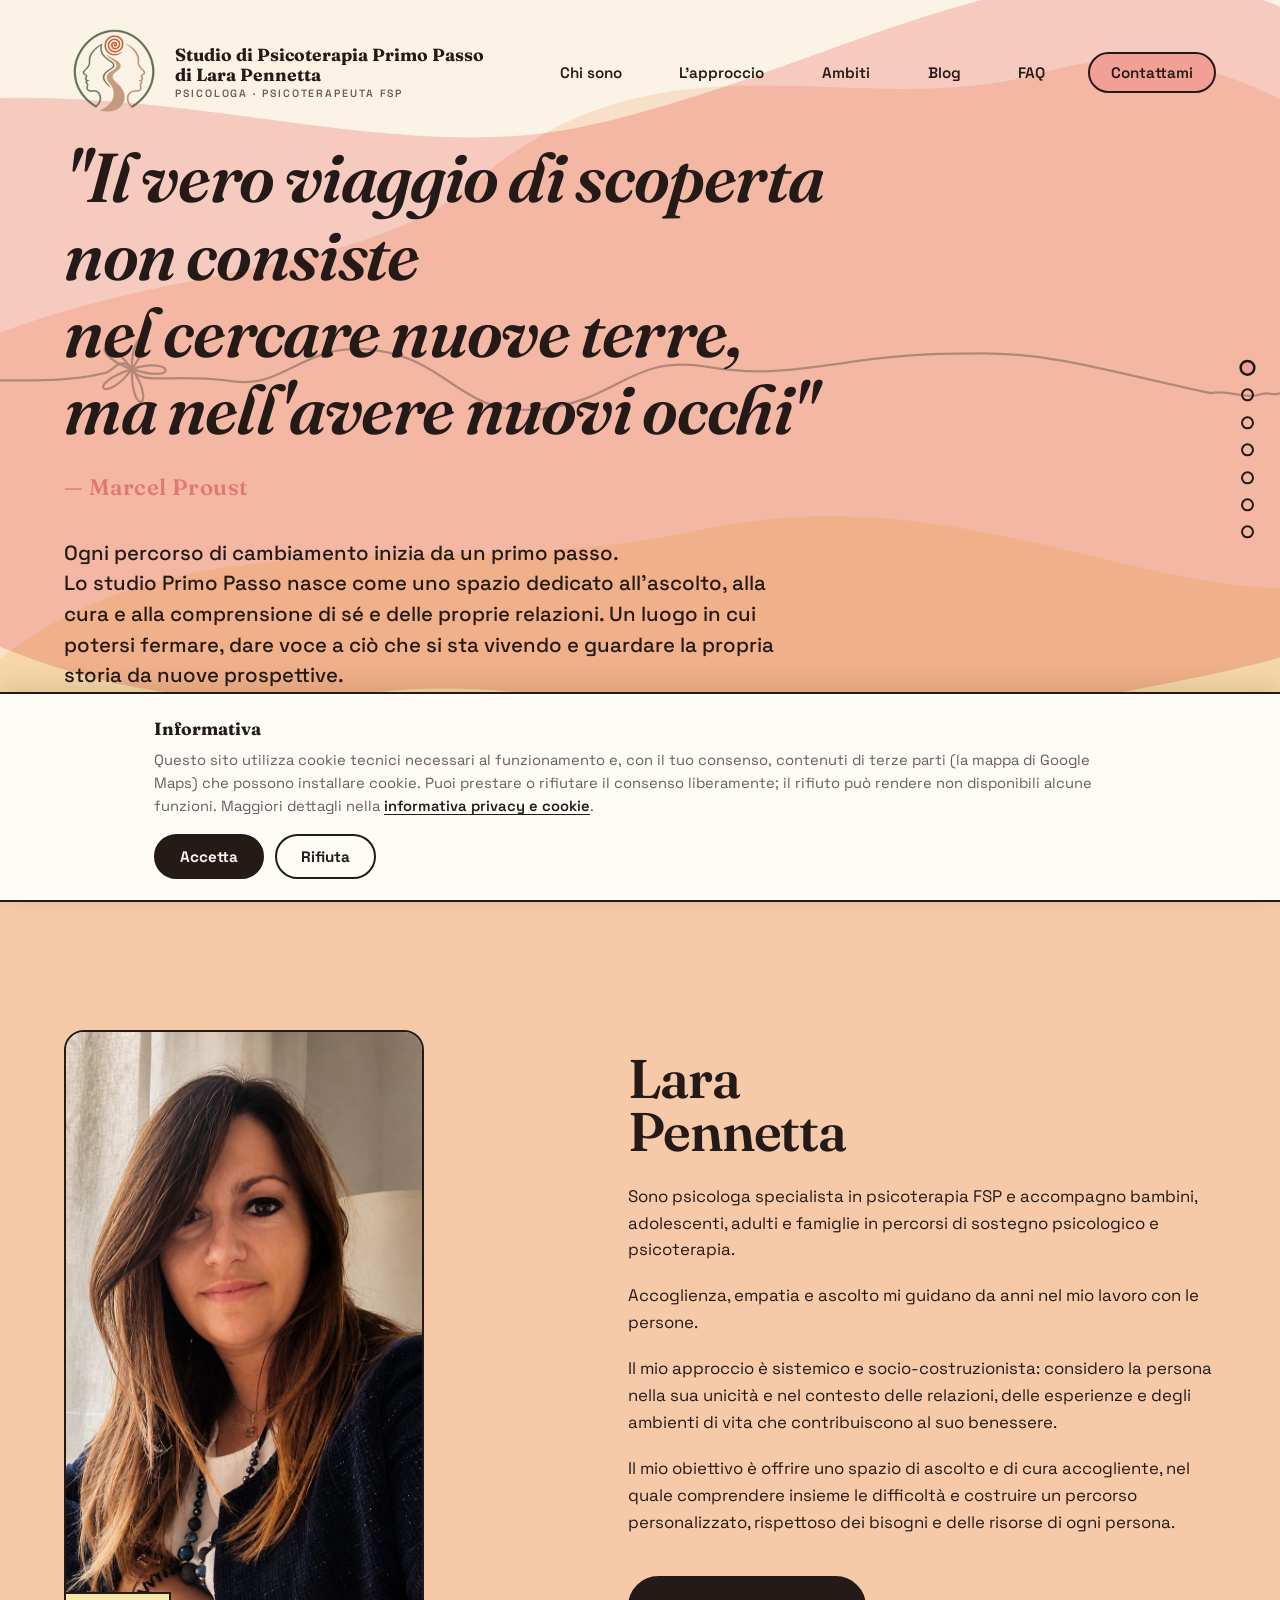
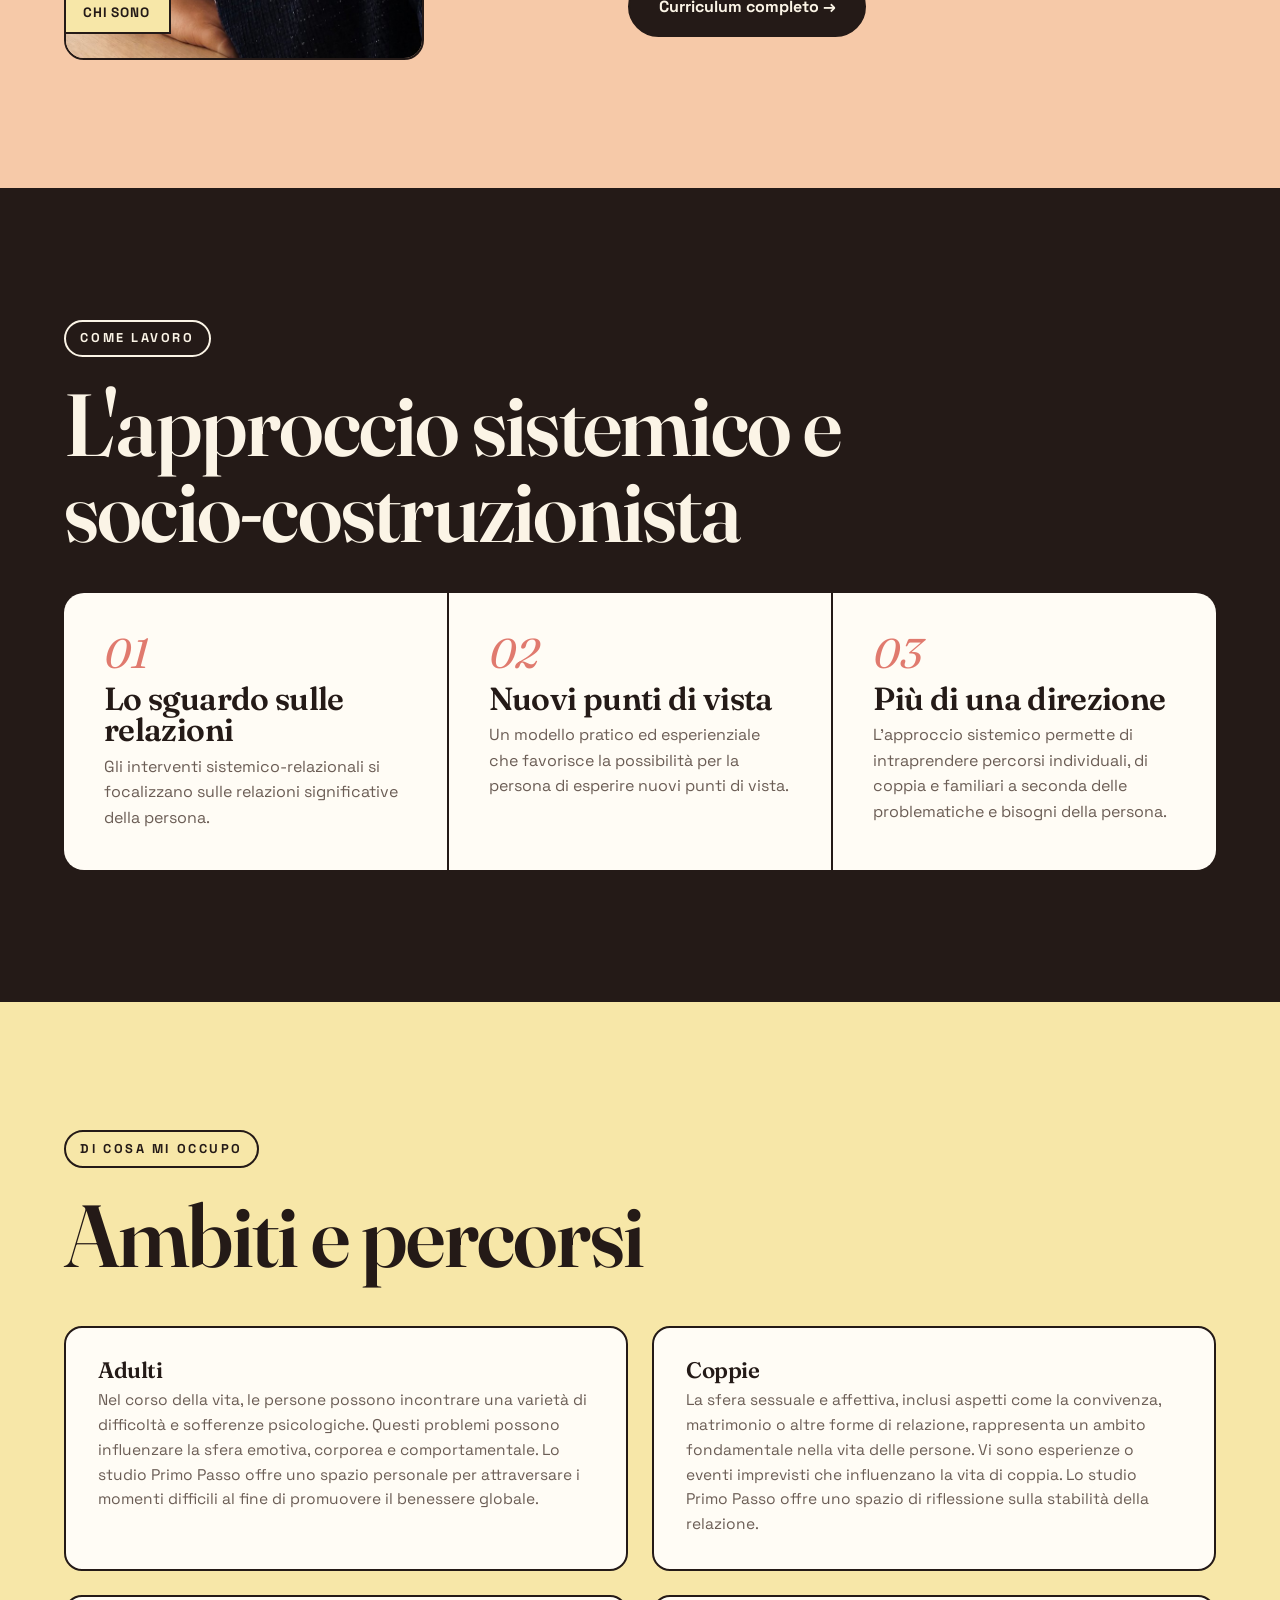
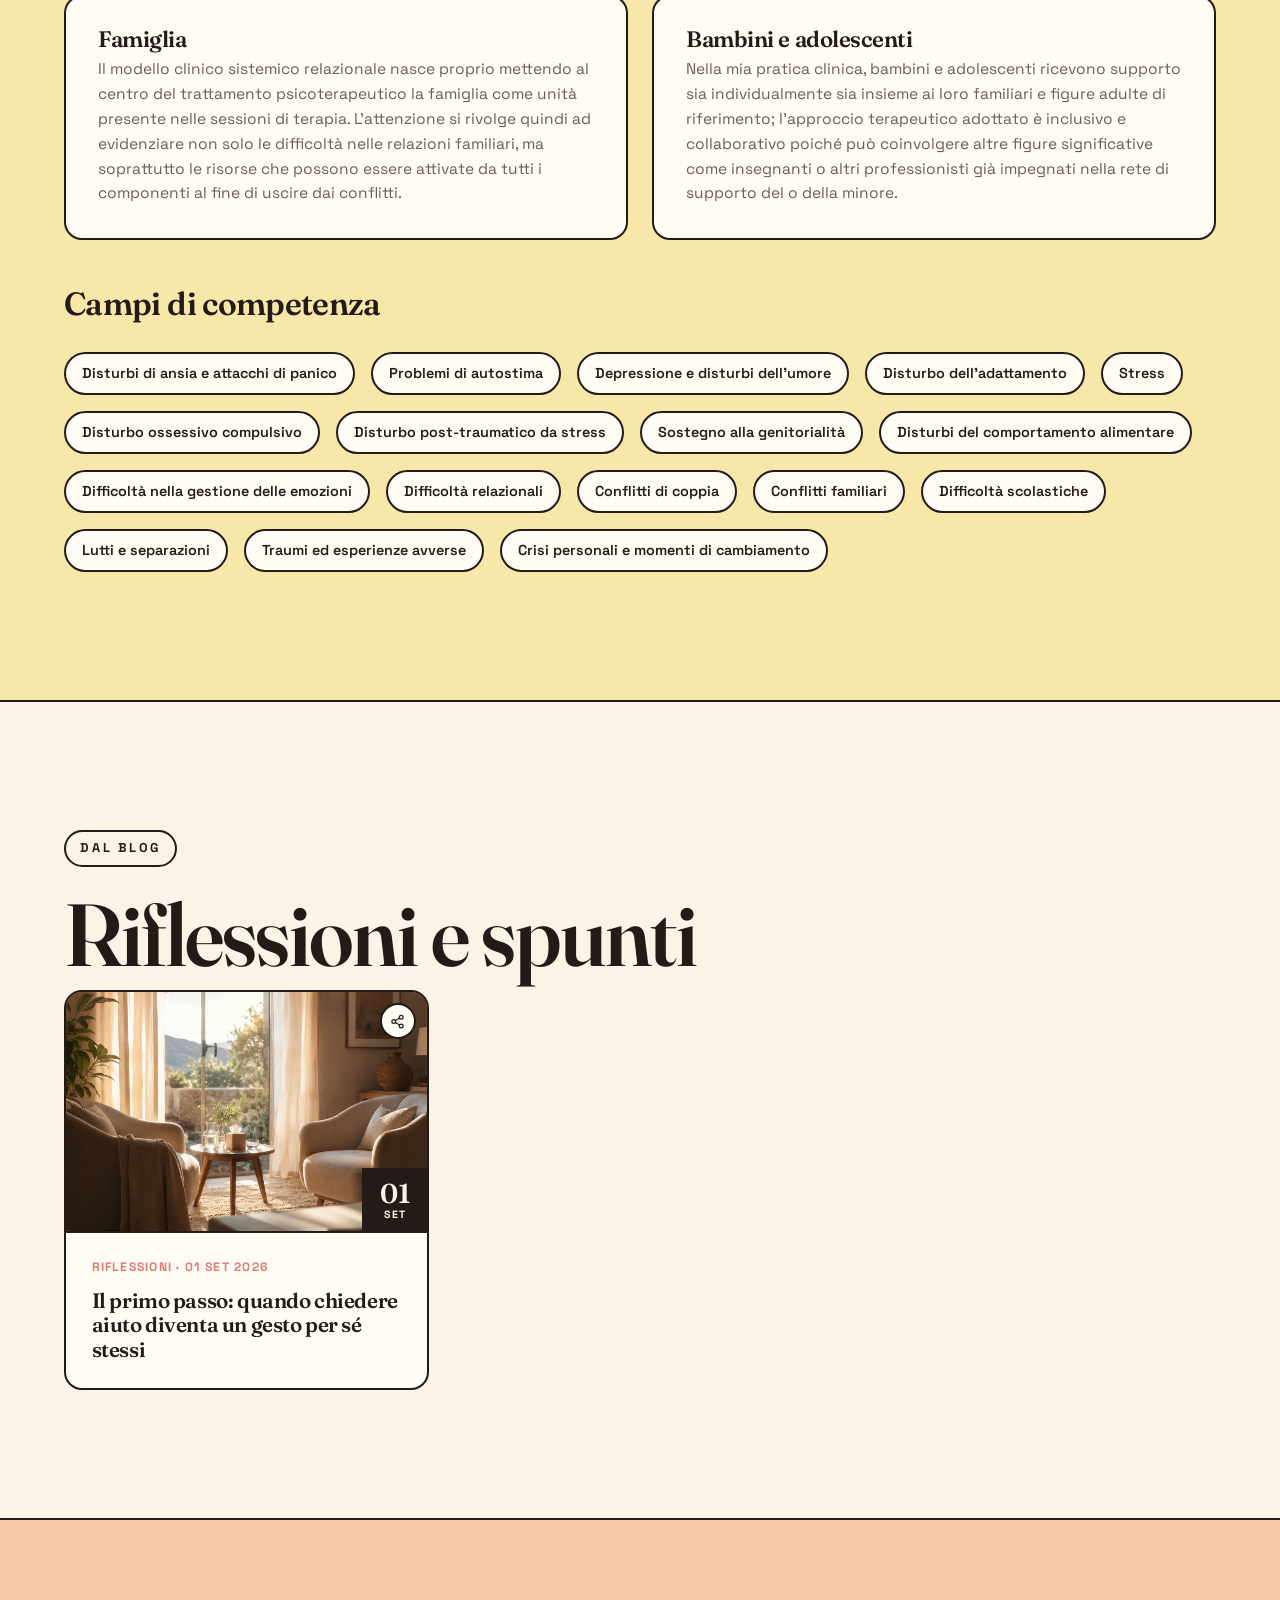
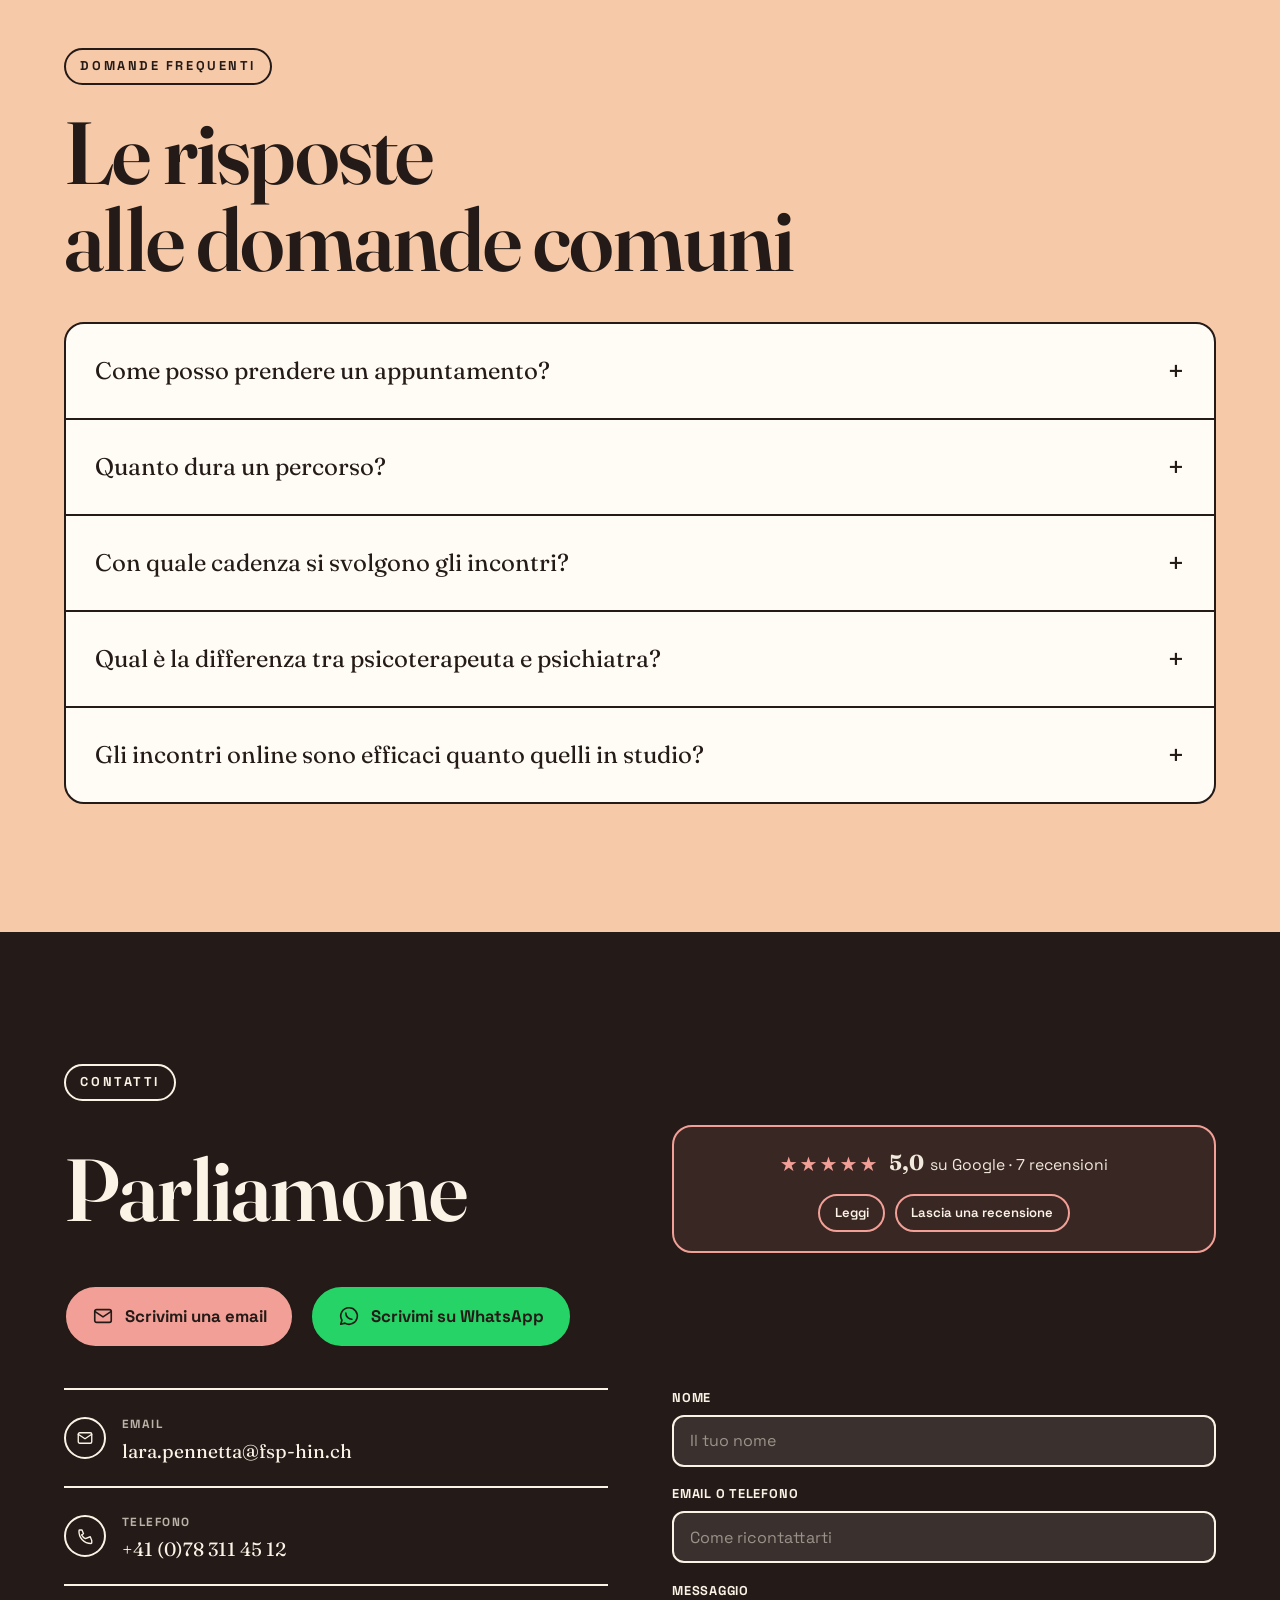
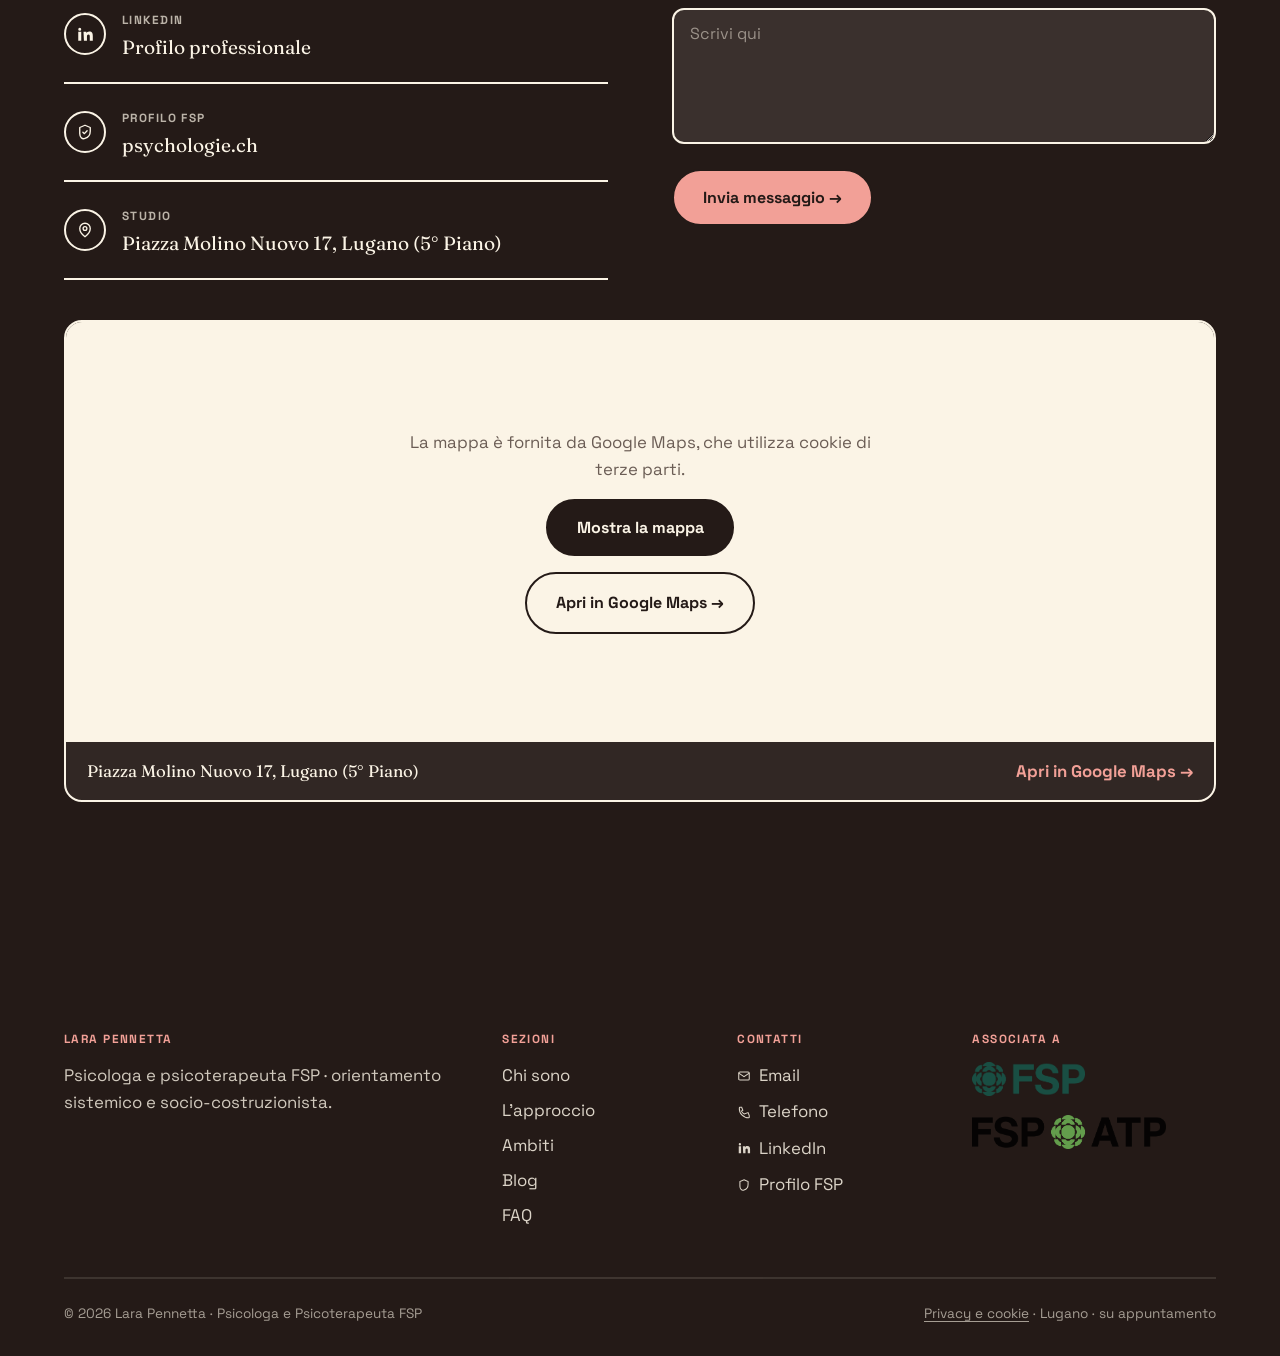
==== commit 068c05b6: "Add files via upload" ====
--- a/index.html
+++ b/index.html
@@ -16,7 +16,7 @@
 <meta property="og:type" content="website">
 <meta property="og:locale" content="it_IT">
 <meta property="og:site_name" content="Studio di Psicoterapia Primo Passo">
-<meta property="og:title" content="Psicoterapeuta a Lugano | Lara Pennetta — Psicologa e Psicoterapeuta FSP">
+<meta property="og:title" content="Studio di Psicoterapia Primo Passo di Lara Pennetta | Psicologa e Psicoterapeuta FSP">
 <meta property="og:description" content="Studio di Psicoterapia Primo Passo, psicologa e psicoterapeuta FSP a Lugano. Approccio sistemico e socio-costruzionista: percorsi individuali, di coppia e familiari.">
 <meta property="og:url" content="https://www.larapennetta.ch/">
 <meta property="og:image" content="https://www.larapennetta.ch/img/social-card.jpg">
@@ -24,7 +24,7 @@
 <meta property="og:image:height" content="630">
 <!-- Twitter Card -->
 <meta name="twitter:card" content="summary_large_image">
-<meta name="twitter:title" content="Psicoterapeuta a Lugano | Lara Pennetta — Psicologa e Psicoterapeuta FSP">
+<meta name="twitter:title" content="Studio di Psicoterapia Primo Passo di Lara Pennetta | Psicologa e Psicoterapeuta FSP">
 <meta name="twitter:description" content="Studio di Psicoterapia Primo Passo, psicologa e psicoterapeuta FSP a Lugano. Approccio sistemico e socio-costruzionista.">
 <meta name="twitter:image" content="https://www.larapennetta.ch/img/social-card.jpg">
 <!-- Dati strutturati LocalBusiness -->
@@ -248,6 +248,26 @@
 /* ---- Ambiti chips ---- */
 .chips{display:flex;flex-wrap:wrap;gap:1rem;margin-top:2rem}
 .chip{border:2px solid var(--inchiostro);border-radius:999px;padding:.5rem 1rem;font-size:.9rem;font-weight:600;background:var(--carta);transition:transform .2s,background .2s,box-shadow .2s;cursor:default}
+
+/* ---- Recensioni ---- */
+.post-card .thumb{position:relative}
+.card-share{position:absolute;top:.7rem;right:.7rem;z-index:3;width:36px;height:36px;display:flex;align-items:center;justify-content:center;border:2px solid var(--inchiostro);border-radius:999px;background:var(--carta);cursor:pointer;transition:transform .2s,background .2s}
+.card-share svg{width:15px;height:15px;fill:none;stroke:var(--inchiostro);stroke-width:2;stroke-linecap:round}
+.card-share:hover{transform:scale(1.1);background:var(--corallo)}
+.card-share.copied{background:var(--salvia)}
+.contact-head{display:grid;grid-template-columns:1fr 1fr;gap:clamp(2rem,5vw,4rem);align-items:center;margin-bottom:2rem}
+.contact-head h2{margin-bottom:0}
+.rating-line{display:flex;flex-direction:column;align-items:center;gap:.8rem;text-align:center;
+  border:2px solid var(--corallo);border-radius:20px;padding:1.2rem 1.4rem;background:rgba(242,160,151,.10);max-width:none;width:100%}
+.rating-line .rl-score{display:flex;align-items:center;gap:.6rem;flex-wrap:wrap;justify-content:center;margin:0;max-width:none}
+.rating-line .stars{color:var(--corallo);letter-spacing:.1em;font-size:1.25rem;line-height:1}
+.rating-line .val strong{font-family:var(--display);font-size:1.35rem;font-weight:700;margin-right:.15rem}
+.rating-line .val{opacity:.95;font-size:.98rem}
+.rating-line .rl-links{display:flex;gap:.6rem;flex-wrap:wrap;justify-content:center;margin:0;max-width:none}
+.rating-line .rl-links a{display:inline-flex;align-items:center;font-size:.82rem;font-weight:600;padding:.4rem .9rem;
+  border:2px solid var(--corallo);border-radius:999px;background:transparent;text-decoration:none;white-space:nowrap;transition:background .2s,color .2s}
+.rating-line .rl-links a:hover{background:var(--corallo);color:var(--inchiostro)}
+@media(max-width:880px){.contact-head{grid-template-columns:1fr}}
 .chip:hover{transform:translate(-2px,-2px);box-shadow:4px 4px 0 var(--inchiostro)}
 .chip:nth-child(3n+1):hover{background:var(--burro)}
 .chip:nth-child(3n+2):hover{background:var(--pesca)}
@@ -421,6 +441,22 @@
   #approccio .bigrow .cell{opacity:1;transform:none}
   .hero-title .l>span{transform:none}
 }
+
+/* ---- Banner cookie + mappa condizionata ---- */
+.map-holder{position:relative;width:100%}
+.map-holder iframe{width:100%;height:420px;border:0;display:block}
+.map-placeholder{display:flex;flex-direction:column;align-items:center;justify-content:center;gap:1rem;text-align:center;height:420px;padding:2rem;background:var(--crema)}
+.map-placeholder p{color:var(--grigio);max-width:46ch;margin:0}
+.map-holder.loaded .map-placeholder{display:none}
+.map-holder:not(.loaded) iframe{display:none}
+.cookie-banner{position:fixed;left:0;right:0;bottom:0;z-index:200;background:var(--carta);border-top:2px solid var(--inchiostro);box-shadow:0 -6px 24px rgba(36,26,23,.12)}
+.cookie-banner .cb-inner{max-width:1100px;margin:0 auto;padding:1.3rem var(--gutter)}
+.cb-title{font-family:var(--display);font-weight:700;font-size:1.1rem;margin-bottom:.4rem;max-width:none}
+.cb-text{font-size:.92rem;line-height:1.55;color:var(--grigio);max-width:none;margin-bottom:1rem}
+.cb-text a{text-decoration:underline;text-underline-offset:3px;color:var(--inchiostro);font-weight:600}
+.cb-actions{display:flex;gap:.7rem;flex-wrap:wrap}
+.cb-actions .btn{padding:.7rem 1.5rem;font-size:.95rem}
+@media(max-width:600px){.cb-actions .btn{flex:1 1 auto;justify-content:center}}
 </style>
 </head>
 <body>
@@ -567,7 +603,16 @@
   <section id="contatti" class="section block block--ink">
     <div class="wrap">
       <span class="eyebrow reveal">Contatti</span>
-      <h2 class="reveal" data-d="1" style="margin-bottom:1.5rem">Parliamone</h2>
+      <div class="contact-head">
+        <h2 class="reveal" data-d="1">Parliamone</h2>
+        <div class="rating-line reveal" data-d="1">
+          <p class="rl-score"><span class="stars" aria-hidden="true">★★★★★</span><span class="val"><strong>5,0</strong> su Google · <span id="rev-count">7</span> recensioni</span></p>
+          <p class="rl-links">
+            <a href="https://share.google/zXw2p1W4EEIYRiiP4" target="_blank" rel="noopener">Leggi</a>
+            <a href="https://g.page/r/CVqvnRI3JKKREBM/review" target="_blank" rel="noopener">Lascia una recensione</a>
+          </p>
+        </div>
+      </div>
       <div class="contact-btns reveal" data-d="1">
         <a class="cbtn cbtn--mail" href="mailto:lara.pennetta@fsp-hin.ch"><svg viewBox="0 0 24 24" aria-hidden="true"><rect x="3" y="5" width="18" height="14" rx="2"/><path d="M3 7l9 6 9-6"/></svg>Scrivimi una email</a>
         <a class="cbtn cbtn--wa" href="https://wa.me/41783114512" target="_blank" rel="noopener"><svg viewBox="0 0 24 24" aria-hidden="true"><path d="M12 3a9 9 0 0 0-7.7 13.6L3 21l4.6-1.2A9 9 0 1 0 12 3z"/><path d="M8.5 8.8c0 3.7 3 6.7 6.7 6.7"/></svg>Scrivimi su WhatsApp</a>
@@ -590,7 +635,14 @@
         </div>
       </div>
       <div class="map-card map-full">
-        <iframe title="Mappa studio Lugano" loading="lazy" referrerpolicy="no-referrer-when-downgrade" src="https://maps.google.com/maps?q=Piazza%20Molino%20Nuovo%2017,%206900%20Lugano&t=&z=16&ie=UTF8&iwloc=&output=embed"></iframe>
+        <div class="map-holder" id="map-holder">
+          <div class="map-placeholder" id="map-placeholder">
+            <p>La mappa è fornita da Google Maps, che utilizza cookie di terze parti.</p>
+            <button class="btn" type="button" id="map-load">Mostra la mappa</button>
+            <a class="btn btn--out" href="https://www.google.com/maps/search/?api=1&query=Piazza+Molino+Nuovo+17,+6900+Lugano" target="_blank" rel="noopener">Apri in Google Maps →</a>
+          </div>
+          <iframe title="Mappa studio Lugano" loading="lazy" referrerpolicy="no-referrer-when-downgrade" data-src="https://maps.google.com/maps?q=Piazza%20Molino%20Nuovo%2017,%206900%20Lugano&t=&z=16&ie=UTF8&iwloc=&output=embed"></iframe>
+        </div>
         <div class="foot"><span class="addr">Piazza Molino Nuovo 17, Lugano (5° Piano)</span><a href="https://www.google.com/maps/search/?api=1&query=Piazza+Molino+Nuovo+17,+6900+Lugano" target="_blank" rel="noopener">Apri in Google Maps →</a></div>
       </div>
     </div>
@@ -613,7 +665,7 @@
       <a class="l-fsp" href="https://atp.psychologie.ch" target="_blank" rel="noopener" aria-label="FSP — Federazione Svizzera delle Psicologhe e degli Psicologi"><img src="./img/logo_fsp_atp.png" alt="Logo ATP-FSP"></a></div></div>
     </div>
     
-    <div class="footer-bottom"><span>© 2026 Lara Pennetta · Psicologa e Psicoterapeuta FSP</span><span>Lugano · su appuntamento</span></div>
+    <div class="footer-bottom"><span>© 2026 Lara Pennetta · Psicologa e Psicoterapeuta FSP</span><span><a href="privacy.html" style="text-decoration:underline;text-underline-offset:3px">Privacy e cookie</a> · Lugano · su appuntamento</span></div>
   </div>
 </footer>
 
@@ -649,7 +701,7 @@
     const mon=isNaN(d)?'':(MONTHS[d.getMonth()]||'');
     const color=p.color||COLORS[i%COLORS.length]||'burro';
     return `<a class="post-card reveal"${i?` data-d="${i%3}"`:''} href="${esc(p.url)}">
-      <div class="thumb">${p.image?`<img class="preview" src="${esc(p.image)}" alt="${esc(p.title)}" loading="lazy">`:`<div class="ph c-${esc(color)}"><svg viewBox="0 0 24 24" aria-hidden="true"><rect x="3" y="5" width="18" height="14" rx="2"/><circle cx="9" cy="11" r="2"/><path d="M3 17l5-4 4 3 3-3 6 5"/></svg><span>Foto</span></div>`}<div class="datebadge"><span class="day">${day}</span><span class="mon">${esc(mon)}</span></div></div>
+      <div class="thumb">${p.image?`<img class="preview" src="${esc(p.image)}" alt="${esc(p.title)}" loading="lazy">`:`<div class="ph c-${esc(color)}"><svg viewBox="0 0 24 24" aria-hidden="true"><rect x="3" y="5" width="18" height="14" rx="2"/><circle cx="9" cy="11" r="2"/><path d="M3 17l5-4 4 3 3-3 6 5"/></svg><span>Foto</span></div>`}<div class="datebadge"><span class="day">${day}</span><span class="mon">${esc(mon)}</span></div><button class="card-share" type="button" aria-label="Condividi" data-share-title="${esc(p.title)}" data-share-url="https://www.larapennetta.ch/${esc(p.url)}"><svg viewBox="0 0 24 24" aria-hidden="true"><circle cx="18" cy="5" r="3"/><circle cx="6" cy="12" r="3"/><circle cx="18" cy="19" r="3"/><path d="M8.6 13.5l6.8 4M15.4 6.5l-6.8 4"/></svg></button></div>
       <div class="body"><p class="meta">${esc(p.category)}${d&&!isNaN(d)?` · ${day} ${esc(mon)} ${d.getFullYear()}`:''}</p><h3>${esc(p.title)}</h3></div>
     </a>`;
   }
@@ -719,6 +771,58 @@
 if('IntersectionObserver'in window){const sp=new IntersectionObserver((en)=>{en.forEach(e=>{if(e.isIntersecting){const id=e.target.id;dots.forEach(d=>d.classList.toggle('active',d.dataset.target===id));anchors.forEach(a=>a.classList.toggle('active',a.getAttribute('href')==='#'+id));dotsNav.classList.toggle('on-dark',darkSections.includes(id));}});},{threshold:.5});ids.forEach(i=>{const el=document.getElementById(i);if(el)sp.observe(el);});}
 // mailto
 document.getElementById('invia').addEventListener('click',()=>{const n=document.getElementById('nome').value||'',r=document.getElementById('rec').value||'',m=document.getElementById('msg').value||'';location.href=`mailto:lara.pennetta@fsp-hin.ch?subject=Richiesta dal sito&body=Nome: ${n}%0D%0AContatto: ${r}%0D%0A%0D%0A${m}`;});
+
+// share card blog
+document.addEventListener('click', async (e)=>{
+  const btn=e.target.closest('.card-share');
+  if(!btn) return;
+  e.preventDefault(); e.stopPropagation();
+  const url=btn.dataset.shareUrl||location.href;
+  const title=btn.dataset.shareTitle||document.title;
+  if(navigator.share){
+    try{ await navigator.share({title:title,url:url}); }catch(err){}
+  } else {
+    try{
+      await navigator.clipboard.writeText(url);
+      btn.classList.add('copied');
+      setTimeout(()=>btn.classList.remove('copied'),1500);
+    }catch(err){}
+  }
+});
+</script>
+<!-- Banner cookie -->
+<div class="cookie-banner" id="cookie-banner" role="dialog" aria-live="polite" aria-label="Informativa cookie" hidden>
+  <div class="cb-inner">
+    <p class="cb-title">Informativa</p>
+    <p class="cb-text">Questo sito utilizza cookie tecnici necessari al funzionamento e, con il tuo consenso, contenuti di terze parti (la mappa di Google Maps) che possono installare cookie. Puoi prestare o rifiutare il consenso liberamente; il rifiuto può rendere non disponibili alcune funzioni. Maggiori dettagli nella <a href="privacy.html">informativa privacy e cookie</a>.</p>
+    <div class="cb-actions">
+      <button class="btn" type="button" id="cb-accept">Accetta</button>
+      <button class="btn btn--out" type="button" id="cb-reject">Rifiuta</button>
+    </div>
+  </div>
+</div>
+<script>
+// consenso cookie + mappa condizionata
+(function(){
+  var KEY='lp-cookie-consent';
+  var banner=document.getElementById('cookie-banner');
+  var holder=document.getElementById('map-holder');
+  var frame=holder?holder.querySelector('iframe'):null;
+  function loadMap(){
+    if(holder&&frame&&!holder.classList.contains('loaded')){
+      frame.src=frame.dataset.src; holder.classList.add('loaded');
+    }
+  }
+  function save(v){ try{localStorage.setItem(KEY,v);}catch(e){} }
+  var choice=null; try{choice=localStorage.getItem(KEY);}catch(e){}
+  if(choice==='accept'){ loadMap(); }
+  else if(choice!=='reject'&&banner){ banner.hidden=false; }
+  var a=document.getElementById('cb-accept'), r=document.getElementById('cb-reject');
+  if(a) a.addEventListener('click',function(){ save('accept'); banner.hidden=true; loadMap(); });
+  if(r) r.addEventListener('click',function(){ save('reject'); banner.hidden=true; });
+  var ml=document.getElementById('map-load');
+  if(ml) ml.addEventListener('click',function(){ save('accept'); loadMap(); if(banner) banner.hidden=true; });
+})();
 </script>
 </body>
 </html>
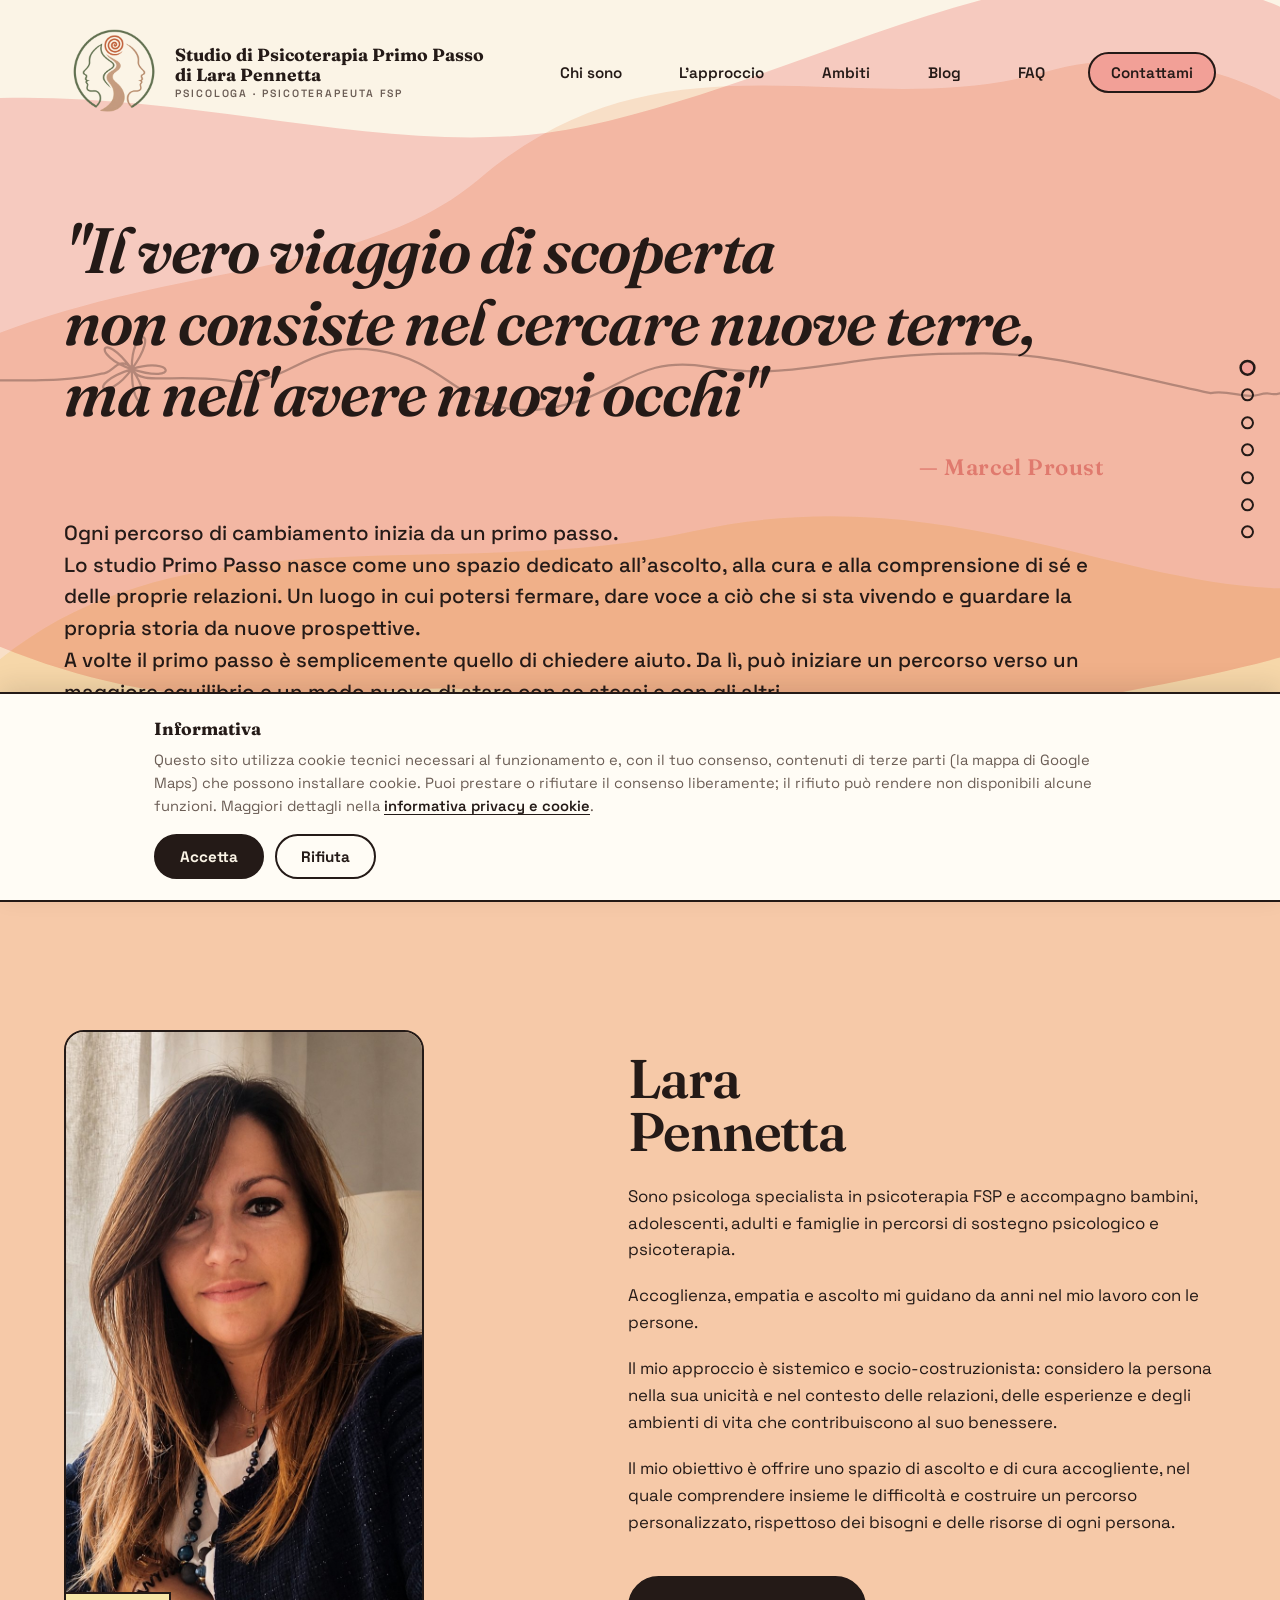
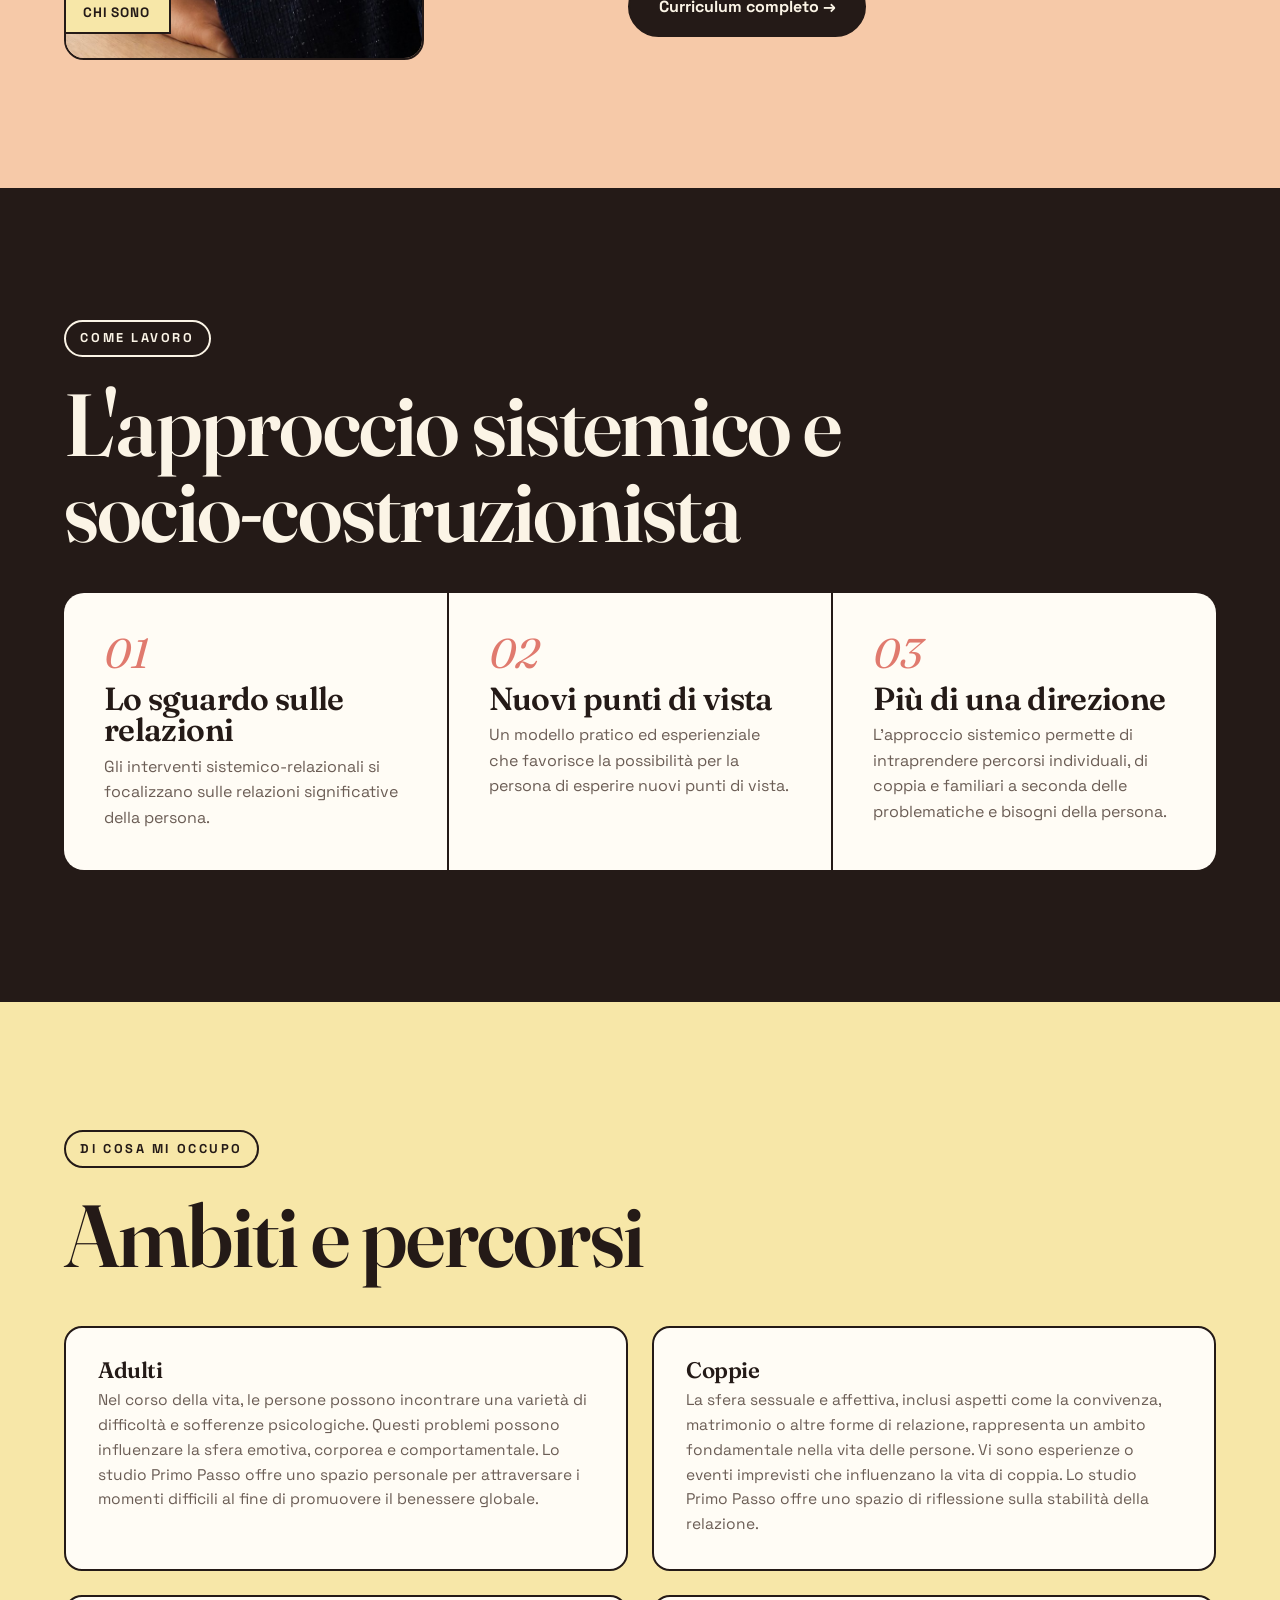
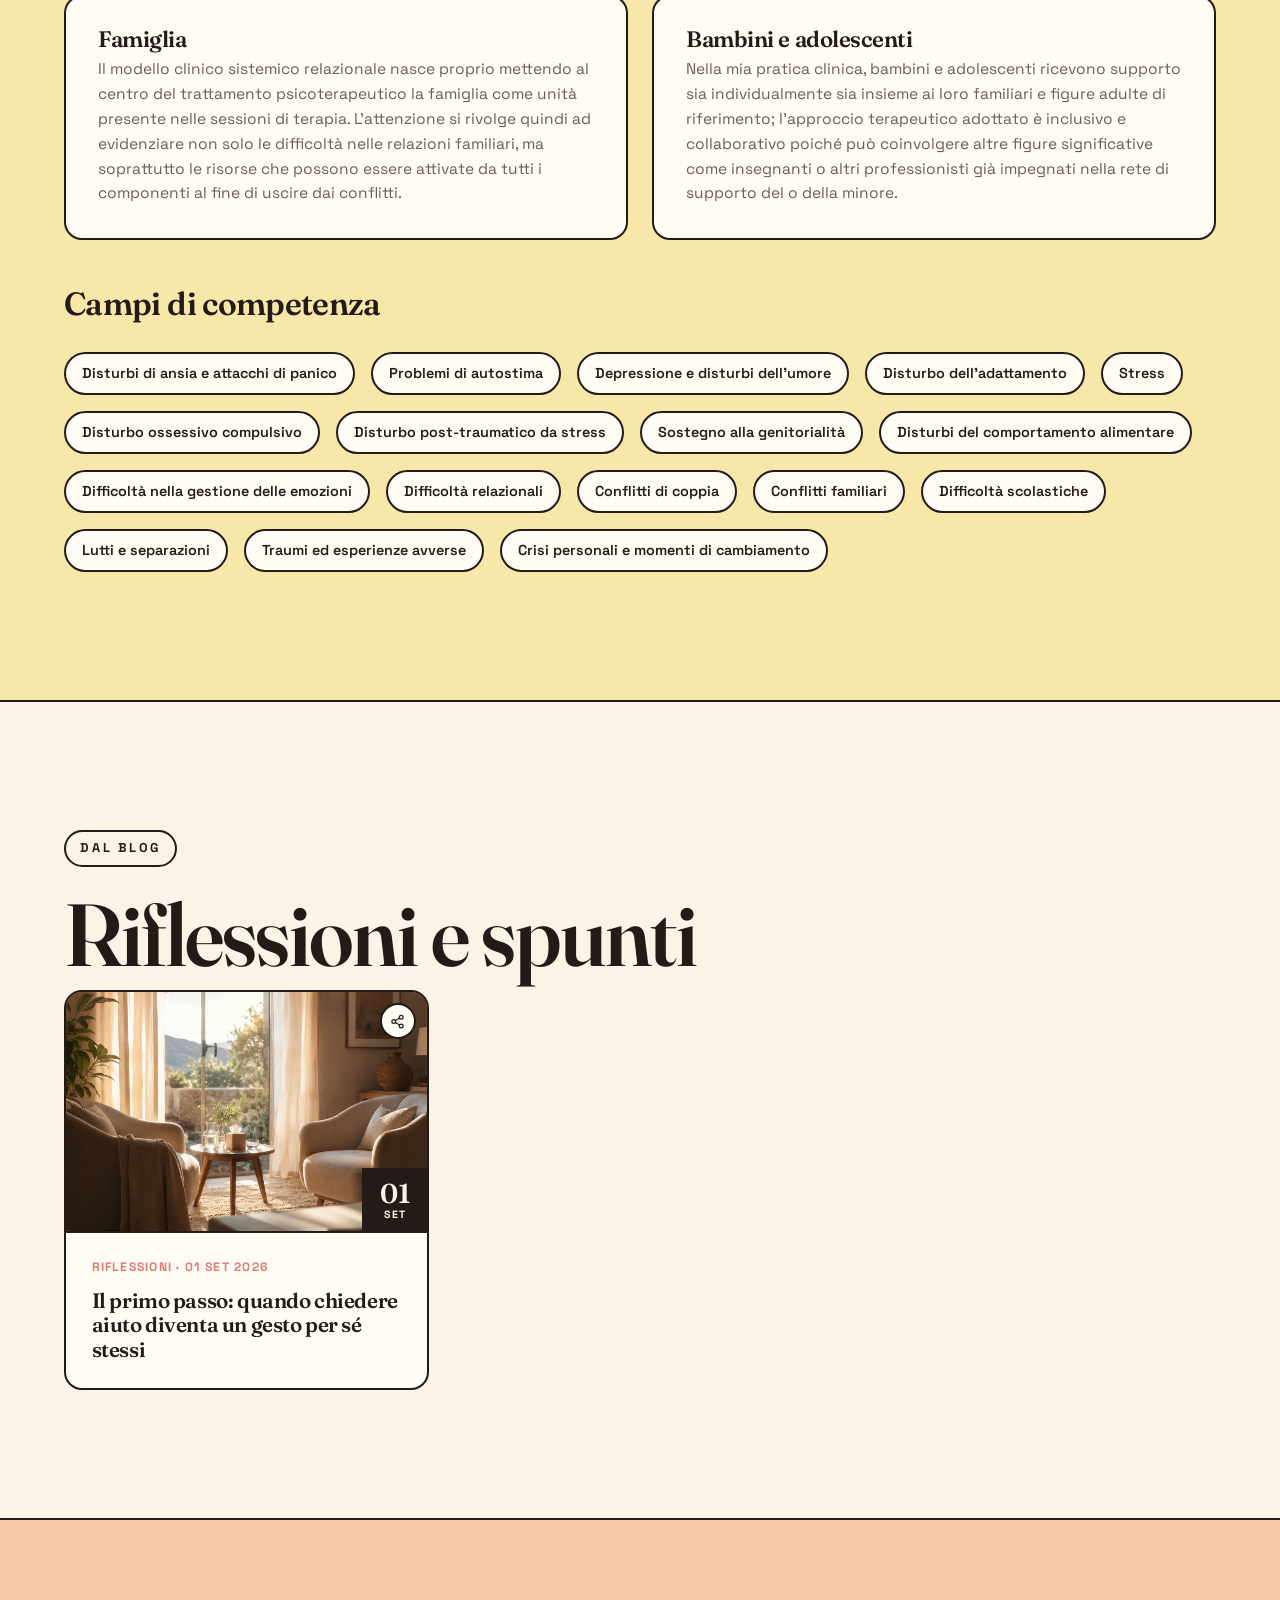
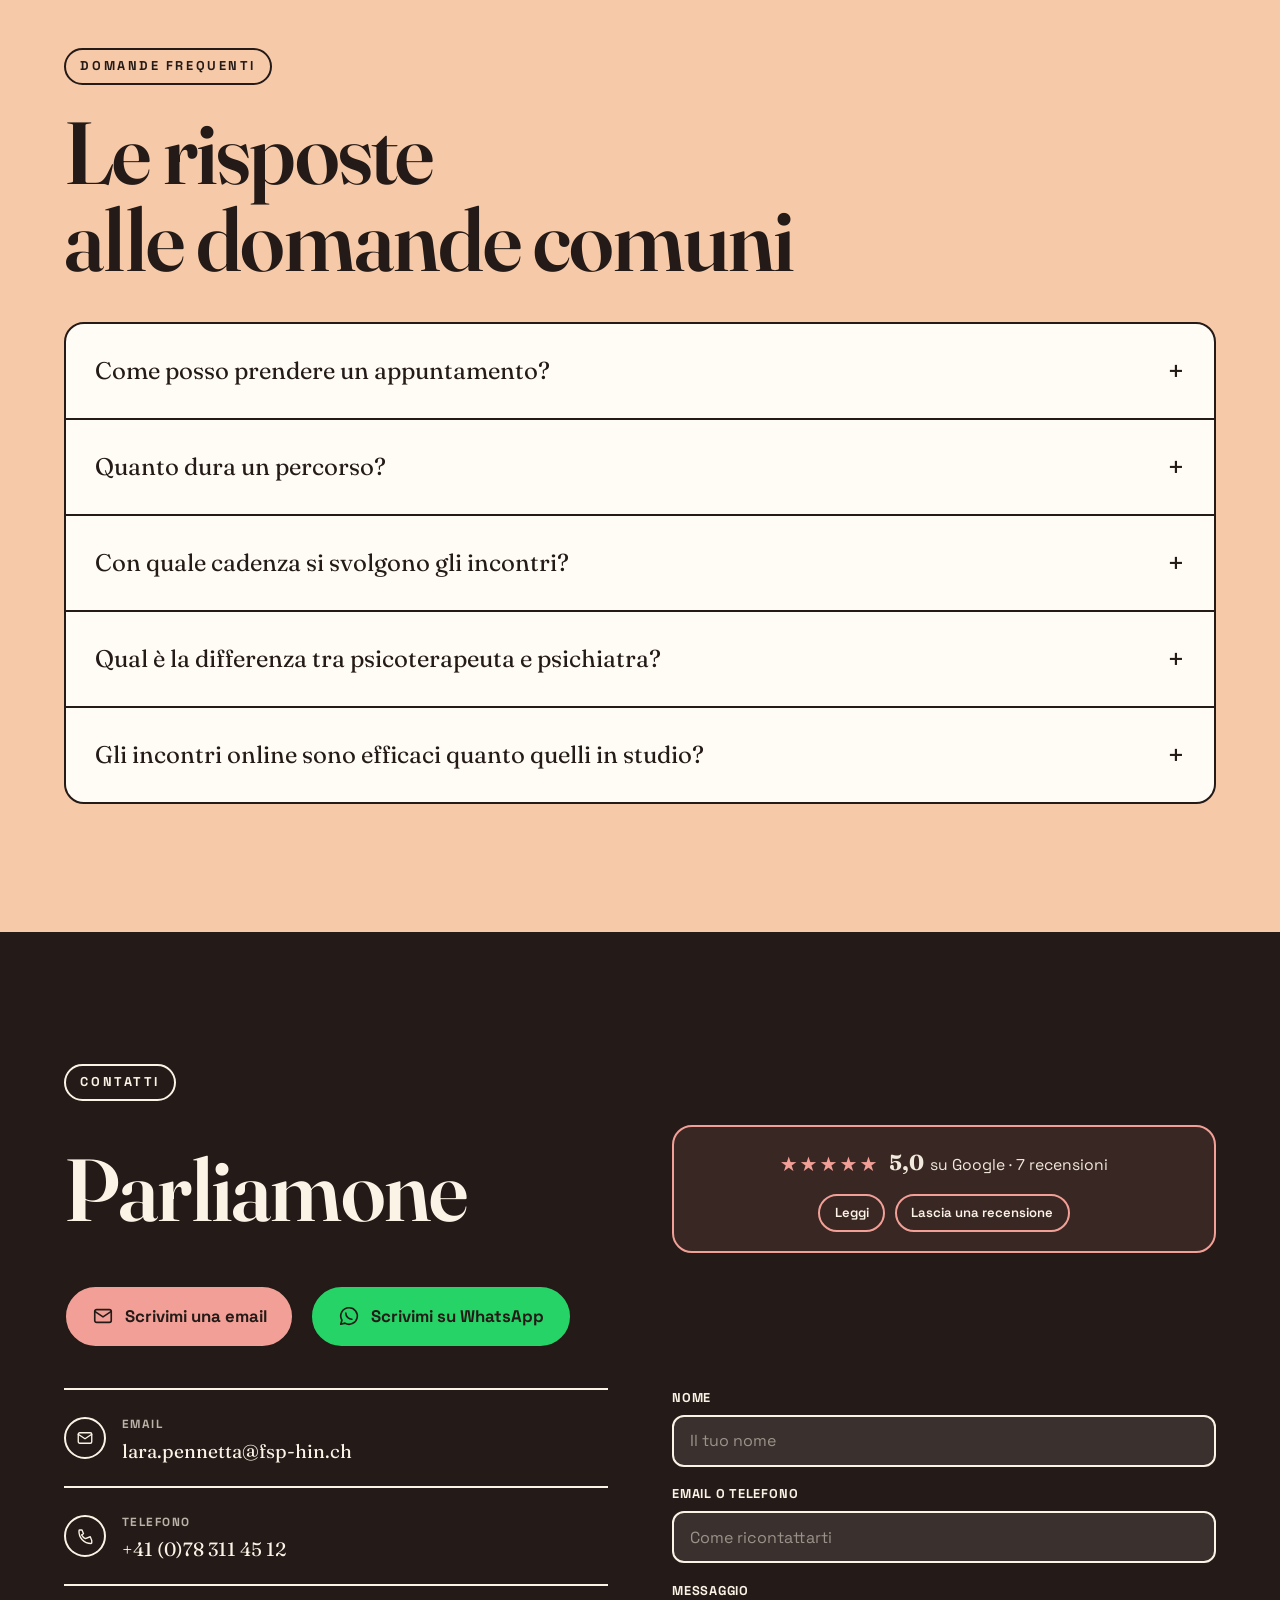
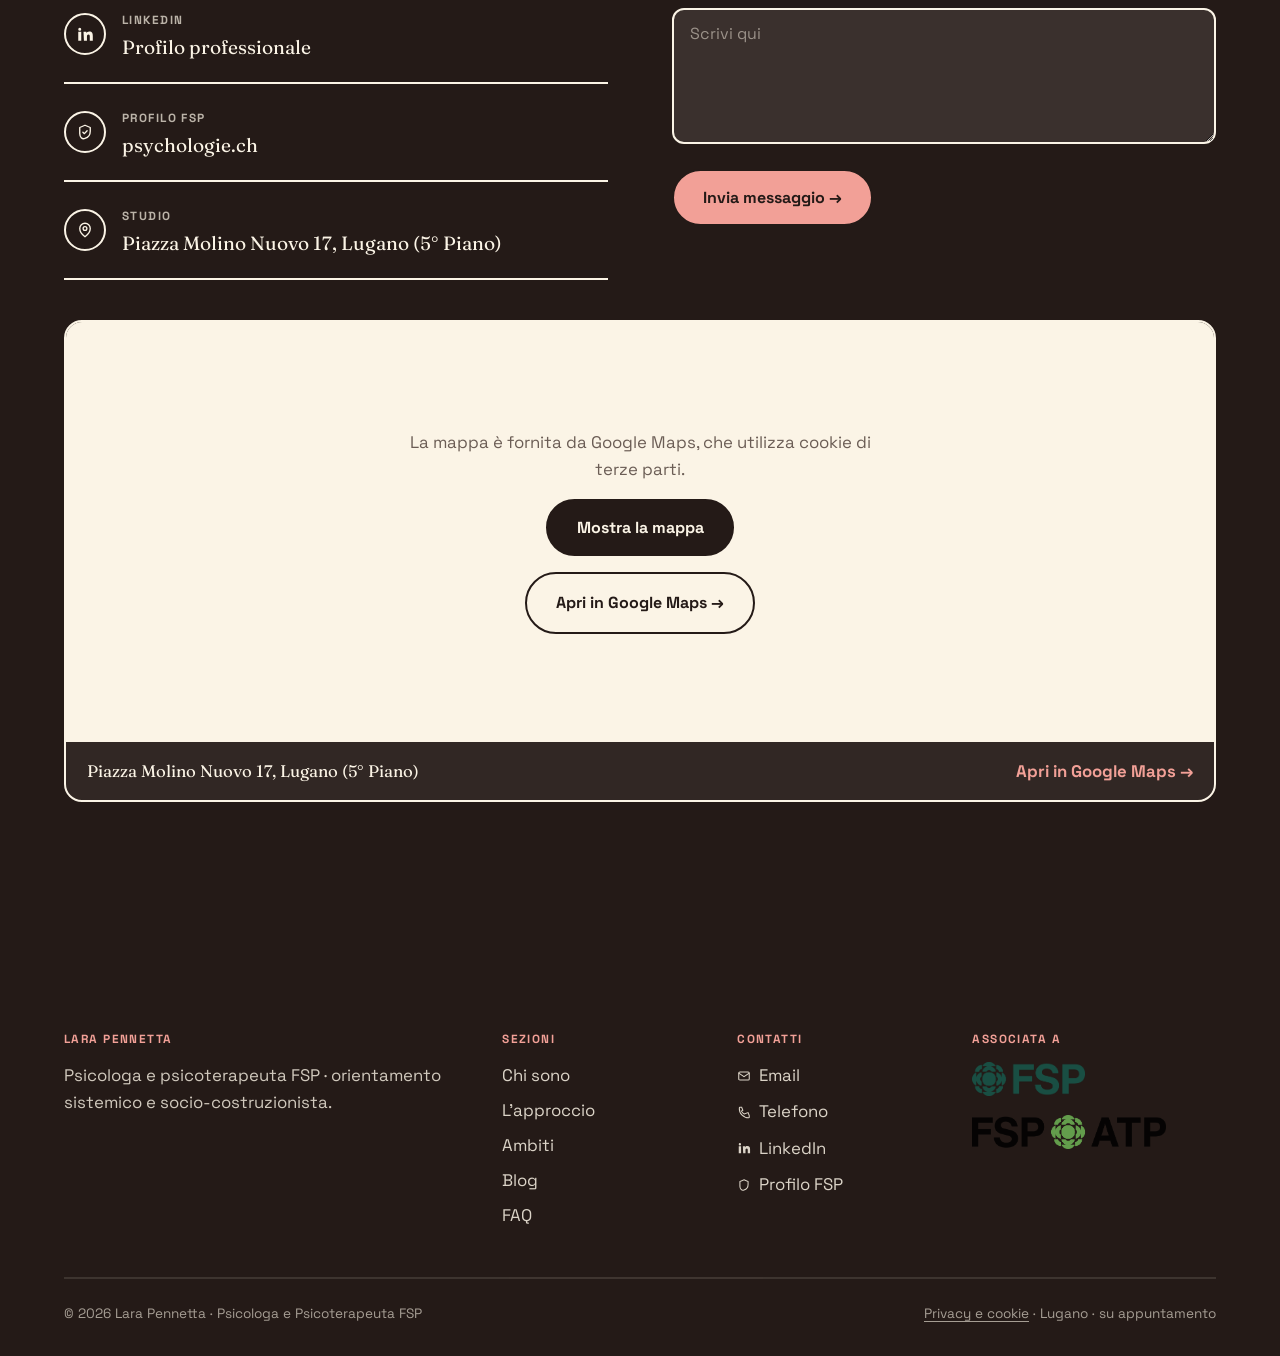
==== commit 09ff02b2: "Add files via upload" ====
--- a/index.html
+++ b/index.html
@@ -100,7 +100,7 @@
 
 .wrap{max-width:1280px;margin:0 auto;padding-inline:var(--gutter);width:100%}
 .eyebrow{font-family:var(--body);font-size:.8rem;font-weight:700;letter-spacing:.2em;text-transform:uppercase;display:inline-block;border:2px solid var(--inchiostro);padding:.4rem .9rem;border-radius:999px;margin-bottom:1.5rem}
-.lead{font-size:clamp(1.05rem,1.6vw,1.35rem);line-height:1.5;font-weight:500;max-width:56ch}
+.lead{font-size:clamp(1.05rem,1.6vw,1.35rem);line-height:1.55;font-weight:500;max-width:80ch}
 
 /* ---- Header ---- */
 .site-header{position:fixed;inset:0 0 auto 0;z-index:100;transition:background .4s,box-shadow .4s,padding .4s;padding-block:1.4rem;border-bottom:2px solid transparent}
@@ -174,8 +174,9 @@
 /* ---- Hero ---- */
 #hero{min-height:100vh;display:flex;flex-direction:column;justify-content:center;padding-top:7rem;position:relative;overflow:hidden}
 #hero .wrap{position:relative;z-index:2;flex:1;display:flex;align-items:center}
-.hero-title{margin-bottom:1rem;font-size:clamp(2rem,5.4vw,5rem);font-style:italic}
-.hero-cite{font-family:var(--display);font-size:clamp(1rem,1.8vw,1.4rem);font-weight:600;color:var(--corallo-scuro);letter-spacing:.02em;margin-bottom:2rem}
+.hero-title{margin-bottom:1rem;font-size:clamp(1.6rem,5vw,5.4rem);font-style:italic}
+@media(min-width:1281px){.hero-title{margin-right:-8vw}}
+.hero-cite{font-family:var(--display);font-size:clamp(1rem,1.8vw,1.4rem);font-weight:600;color:var(--corallo-scuro);letter-spacing:.02em;margin-bottom:2rem;max-width:none}
 
 .hero-title .l{display:block;overflow:hidden;padding-bottom:.14em}
 .hero-title .l>span{display:block;transform:translateY(105%);transition:transform 1s cubic-bezier(.22,1,.36,1)}
@@ -347,6 +348,15 @@
 .cbtn--mail{background:var(--corallo);color:var(--inchiostro);border-color:var(--inchiostro)}
 .cbtn--wa{background:#25D366;color:var(--inchiostro);border-color:var(--inchiostro)}
 .cbtn:hover{transform:translate(-3px,-3px);box-shadow:5px 5px 0 var(--crema)}
+@media(max-width:880px){
+  .contact-btns{flex-wrap:nowrap;gap:.8rem}
+  .cbtn{flex:1 1 0;min-width:0;justify-content:center;text-align:center}
+}
+@media(max-width:600px){
+  .contact-btns{gap:.6rem}
+  .cbtn{font-size:.78rem;line-height:1.25;padding:.75rem .45rem;gap:.3rem;border-radius:16px}
+  .cbtn svg{width:15px;height:15px;flex:none}
+}
 .footer-big a{color:var(--corallo);text-decoration:underline;text-decoration-thickness:3px;text-underline-offset:6px}
 .footer-cols{display:grid;grid-template-columns:2fr 1fr 1fr 1.2fr;gap:2rem}
 @media(max-width:760px){.footer-cols{grid-template-columns:1fr}}
@@ -500,12 +510,11 @@
     <div class="wrap">
       <div class="hero-grid">
         <h1 class="hero-title">
-          <span class="l"><span>"Il vero viaggio di scoperta</span></span>
-          <span class="l"><span>non consiste</span></span>
-          <span class="l"><span>nel cercare nuove terre,</span></span>
+          <span class="l"><span style="white-space:nowrap">"Il vero viaggio di scoperta</span></span>
+          <span class="l"><span style="white-space:nowrap">non consiste nel cercare nuove terre,</span></span>
           <span class="l"><span style="white-space:nowrap">ma nell'avere nuovi occhi"</span></span>
         </h1>
-        <p class="hero-cite">— Marcel Proust</p>
+        <p class="hero-cite" style="text-align:right">— Marcel Proust</p>
         <p class="lead">Ogni percorso di cambiamento inizia da un primo passo.<br>Lo studio Primo Passo nasce come uno spazio dedicato all'ascolto, alla cura e alla comprensione di sé e delle proprie relazioni. Un luogo in cui potersi fermare, dare voce a ciò che si sta vivendo e guardare la propria storia da nuove prospettive.<br>A volte il primo passo è semplicemente quello di chiedere aiuto. Da lì, può iniziare un percorso verso un maggiore equilibrio e un modo nuovo di stare con se stessi e con gli altri.</p>
       </div>
     </div>
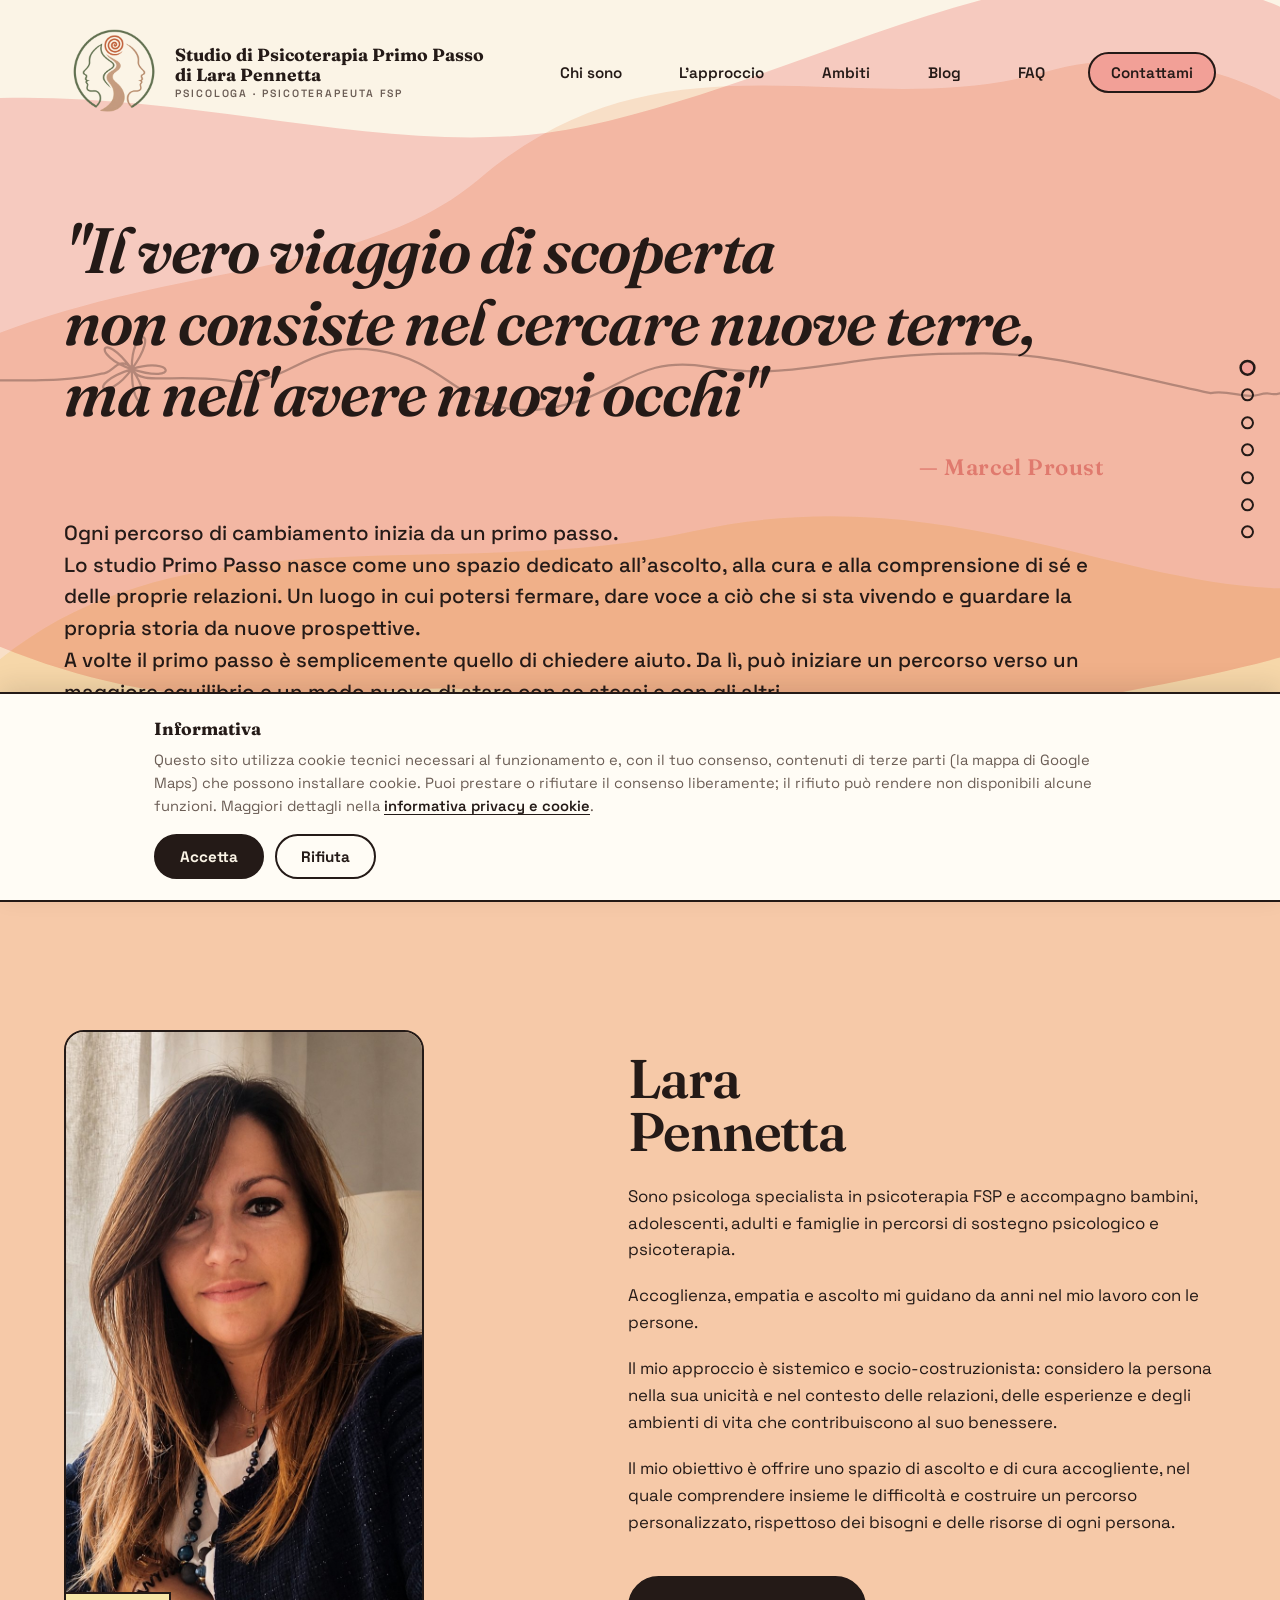
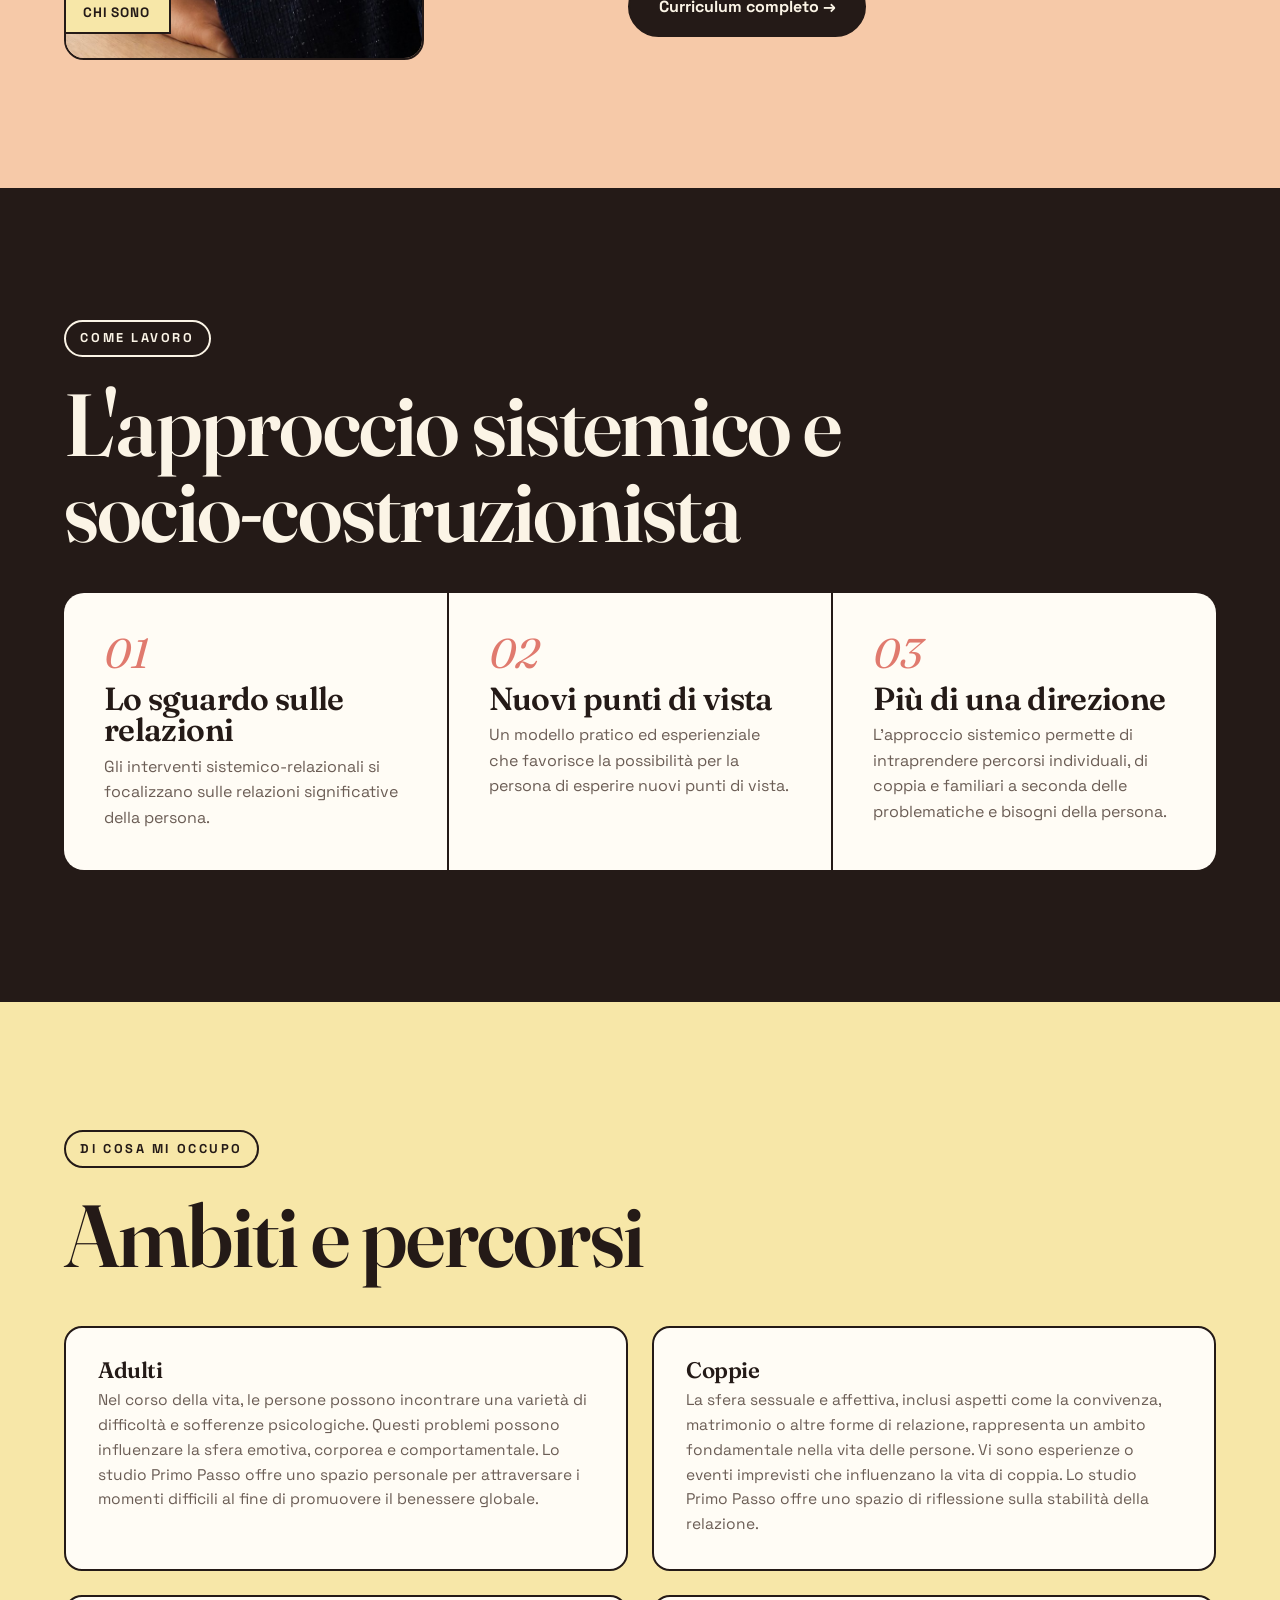
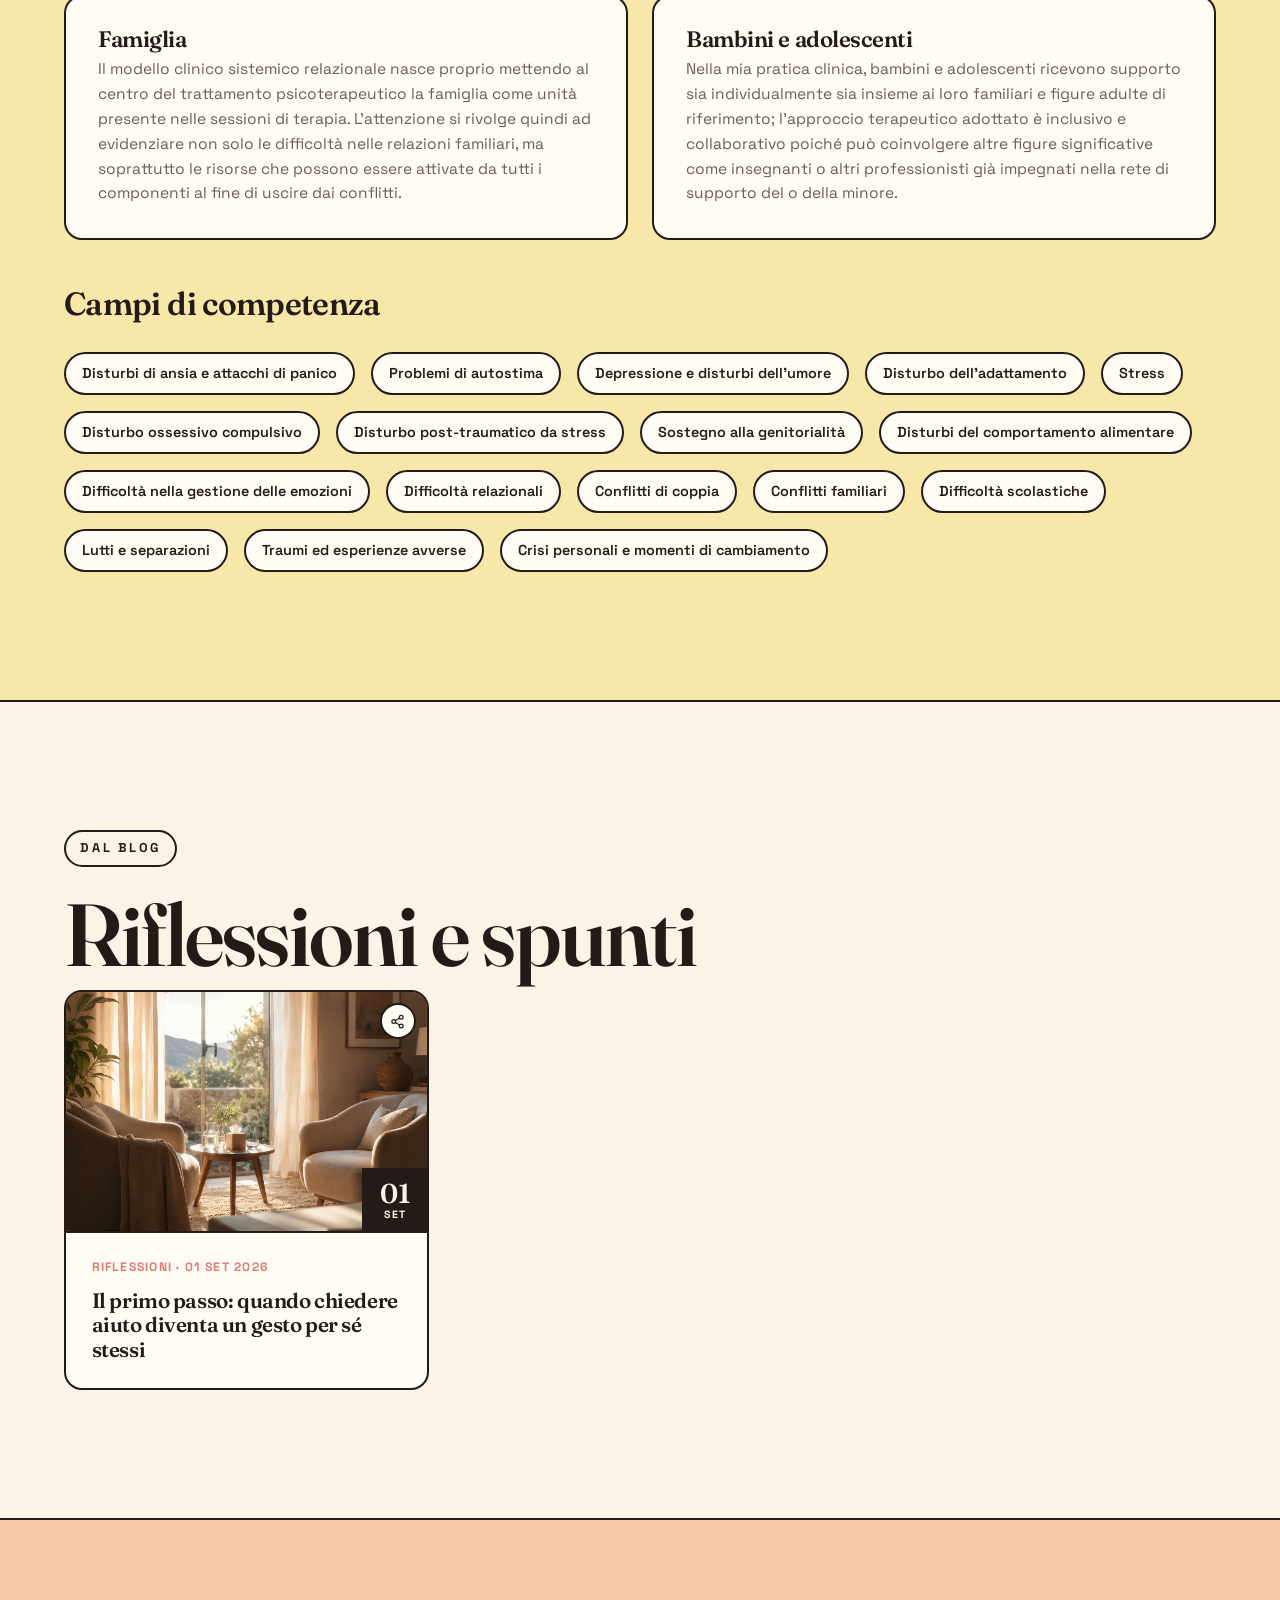
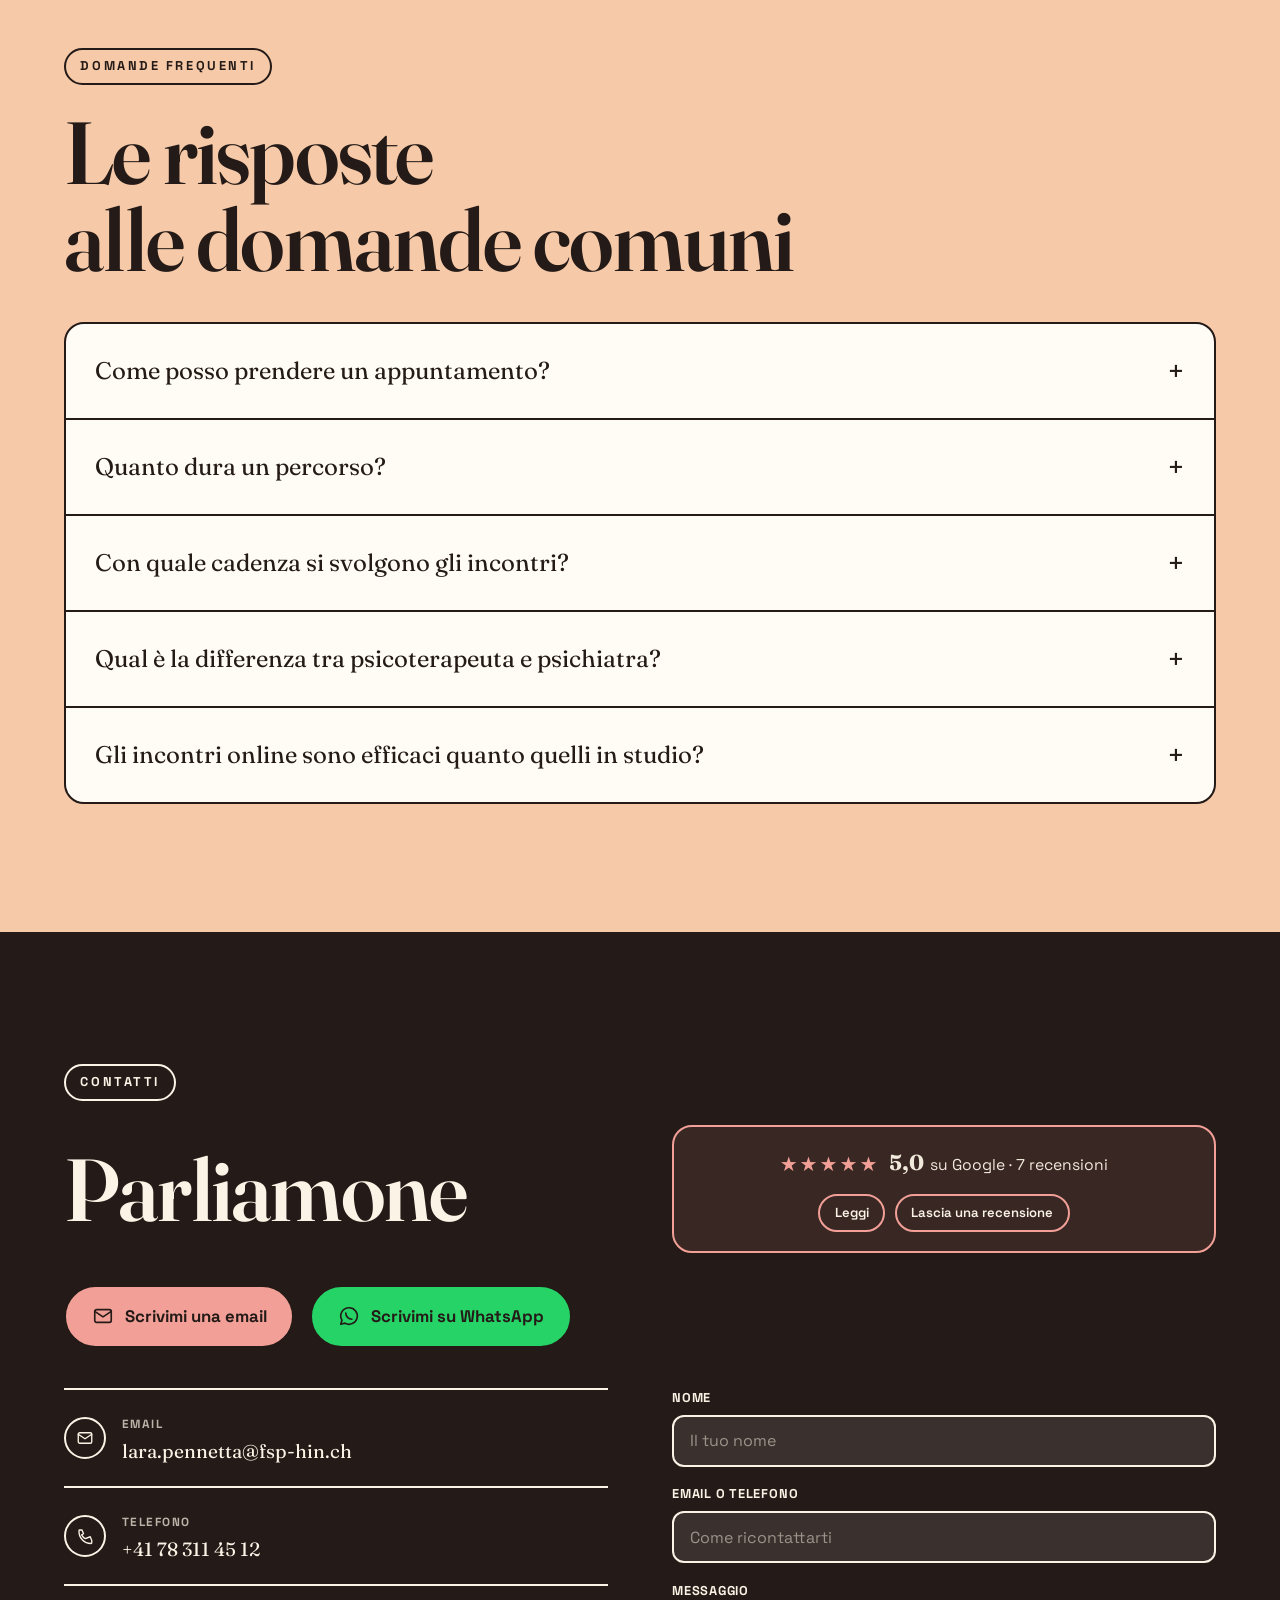
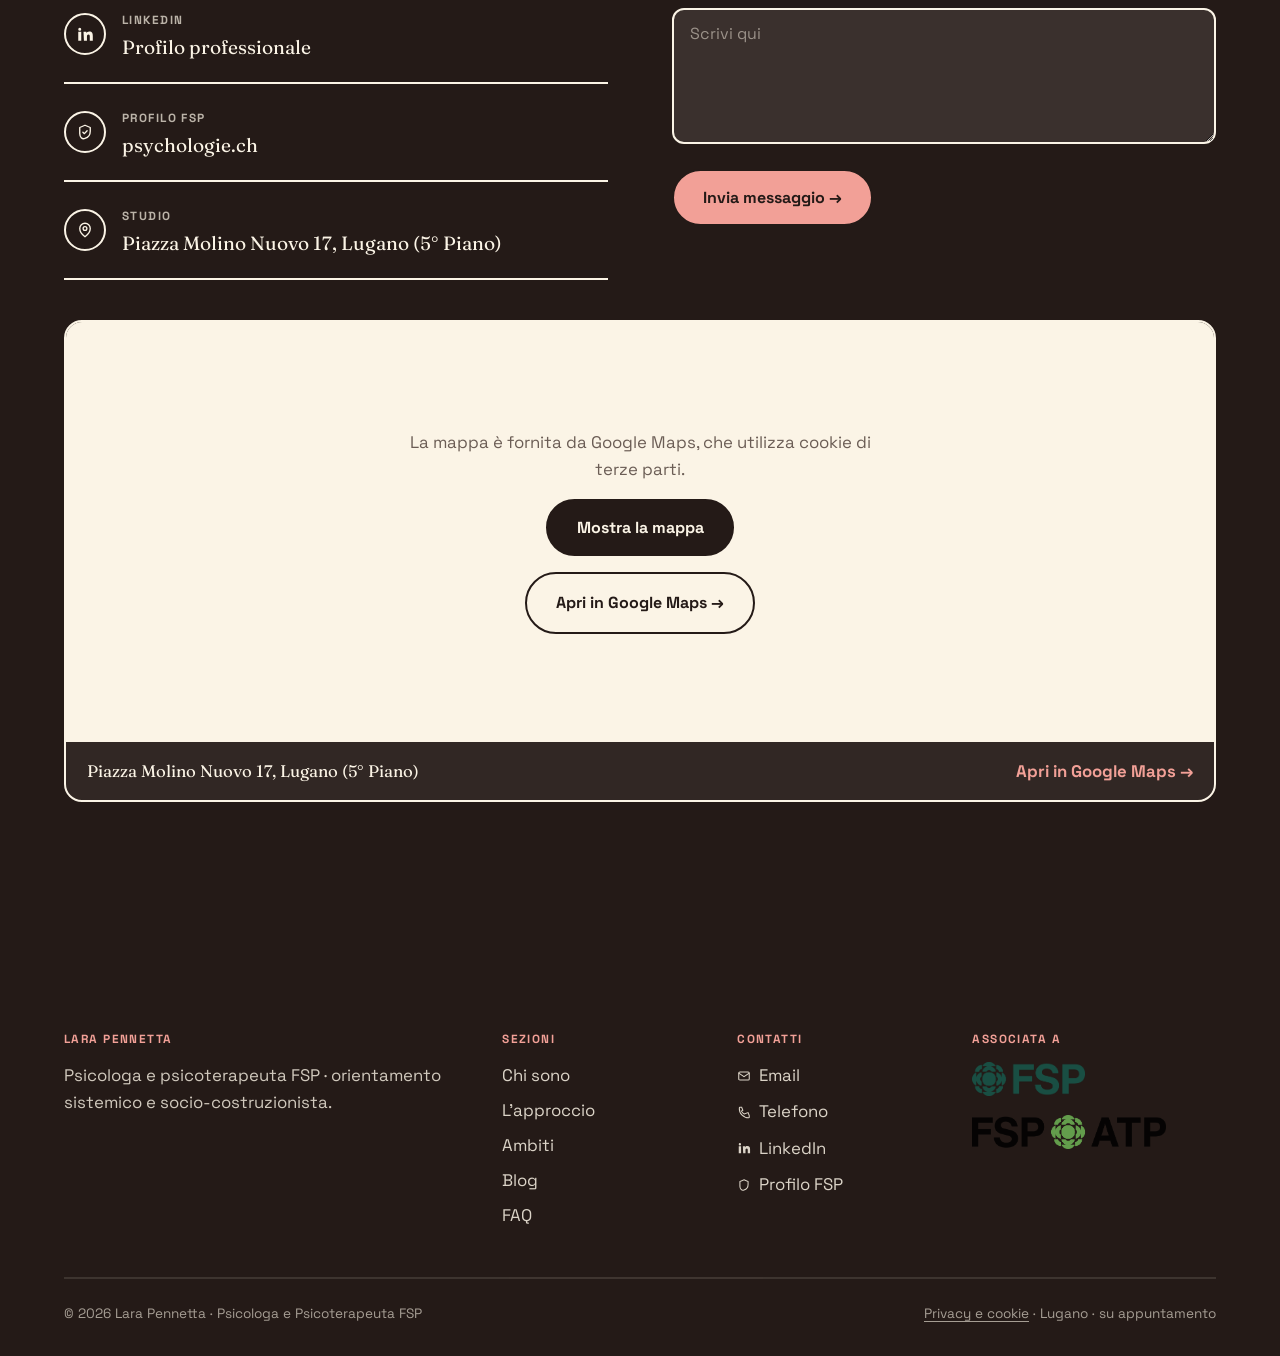
==== commit c6569a2a: "Add files via upload" ====
--- a/index.html
+++ b/index.html
@@ -630,7 +630,7 @@
         <div class="reveal" data-d="1">
           <ul class="contact-list">
             <li><span class="ic"><svg viewBox="0 0 24 24"><rect x="3" y="5" width="18" height="14" rx="2"/><path d="M3 7l9 6 9-6"/></svg></span><span><span class="k">Email</span><br><a class="v" href="mailto:lara.pennetta@fsp-hin.ch">lara.pennetta@fsp-hin.ch</a></span></li>
-            <li><span class="ic"><svg viewBox="0 0 24 24"><path d="M5 4h3l2 5-2.5 1.5a11 11 0 0 0 5 5L19 13l2 5v3a1 1 0 0 1-1 1A16 16 0 0 1 4 5a1 1 0 0 1 1-1z"/></svg></span><span><span class="k">Telefono</span><br><a class="v" href="tel:+410783114512">+41 (0)78 311 45 12</a></span></li>
+            <li><span class="ic"><svg viewBox="0 0 24 24"><path d="M5 4h3l2 5-2.5 1.5a11 11 0 0 0 5 5L19 13l2 5v3a1 1 0 0 1-1 1A16 16 0 0 1 4 5a1 1 0 0 1 1-1z"/></svg></span><span><span class="k">Telefono</span><br><a class="v" href="tel:+41783114512">+41 78 311 45 12</a></span></li>
             <li><span class="ic"><svg class="fill" viewBox="0 0 24 24"><path d="M4.98 3.5a2 2 0 1 1 0 4 2 2 0 0 1 0-4zM3 9h4v12H3zM10 9h3.8v1.7h.05c.53-.95 1.83-1.95 3.77-1.95 4.03 0 4.78 2.5 4.78 5.75V21h-4v-5.3c0-1.26-.02-2.9-1.77-2.9-1.77 0-2.04 1.38-2.04 2.8V21h-4z"/></svg></span><span><span class="k">LinkedIn</span><br><a class="v" href="https://www.linkedin.com/in/lara-pennetta-02371a354/" target="_blank" rel="noopener">Profilo professionale</a></span></li>
             <li><span class="ic"><svg viewBox="0 0 24 24"><path d="M12 3l7 3v5c0 4.4-3 8.3-7 9.5C8 22.3 5 18.4 5 14V6z"/><path d="M9.2 12.2l2 2 3.6-3.8"/></svg></span><span><span class="k">Profilo FSP</span><br><a class="v" href="https://www.psychologie.ch/it/psyfinder/lara-pennetta" target="_blank" rel="noopener">psychologie.ch</a></span></li>
             <li><span class="ic"><svg viewBox="0 0 24 24"><path d="M12 21s-7-5.2-7-11a7 7 0 0 1 14 0c0 5.8-7 11-7 11z"/><circle cx="12" cy="10" r="2.5"/></svg></span><span><span class="k">Studio</span><br><span class="v">Piazza Molino Nuovo 17, Lugano (5° Piano)</span></span></li>
@@ -665,7 +665,7 @@
       <div><p class="label">Sezioni</p><ul><li><a href="#chi-sono">Chi sono</a></li><li><a href="#approccio">L'approccio</a></li><li><a href="#ambiti">Ambiti</a></li><li><a href="#blog">Blog</a></li><li><a href="#faq">FAQ</a></li></ul></div>
       <div><p class="label">Contatti</p><ul>
         <li><a href="mailto:lara.pennetta@fsp-hin.ch"><svg viewBox="0 0 24 24"><rect x="3" y="5" width="18" height="14" rx="2"/><path d="M3 7l9 6 9-6"/></svg>Email</a></li>
-        <li><a href="tel:+410783114512"><svg viewBox="0 0 24 24"><path d="M5 4h3l2 5-2.5 1.5a11 11 0 0 0 5 5L19 13l2 5v3a1 1 0 0 1-1 1A16 16 0 0 1 4 5a1 1 0 0 1 1-1z"/></svg>Telefono</a></li>
+        <li><a href="tel:+41783114512"><svg viewBox="0 0 24 24"><path d="M5 4h3l2 5-2.5 1.5a11 11 0 0 0 5 5L19 13l2 5v3a1 1 0 0 1-1 1A16 16 0 0 1 4 5a1 1 0 0 1 1-1z"/></svg>Telefono</a></li>
         <li><a href="https://www.linkedin.com/in/lara-pennetta-02371a354/" target="_blank" rel="noopener"><svg class="fill" viewBox="0 0 24 24"><path d="M4.98 3.5a2 2 0 1 1 0 4 2 2 0 0 1 0-4zM3 9h4v12H3zM10 9h3.8v1.7h.05c.53-.95 1.83-1.95 3.77-1.95 4.03 0 4.78 2.5 4.78 5.75V21h-4v-5.3c0-1.26-.02-2.9-1.77-2.9-1.77 0-2.04 1.38-2.04 2.8V21h-4z"/></svg>LinkedIn</a></li>
         <li><a href="https://www.psychologie.ch/it/psyfinder/lara-pennetta" target="_blank" rel="noopener"><svg viewBox="0 0 24 24"><path d="M12 3l7 3v5c0 4.4-3 8.3-7 9.5C8 22.3 5 18.4 5 14V6z"/></svg>Profilo FSP</a></li>
       </ul></div>
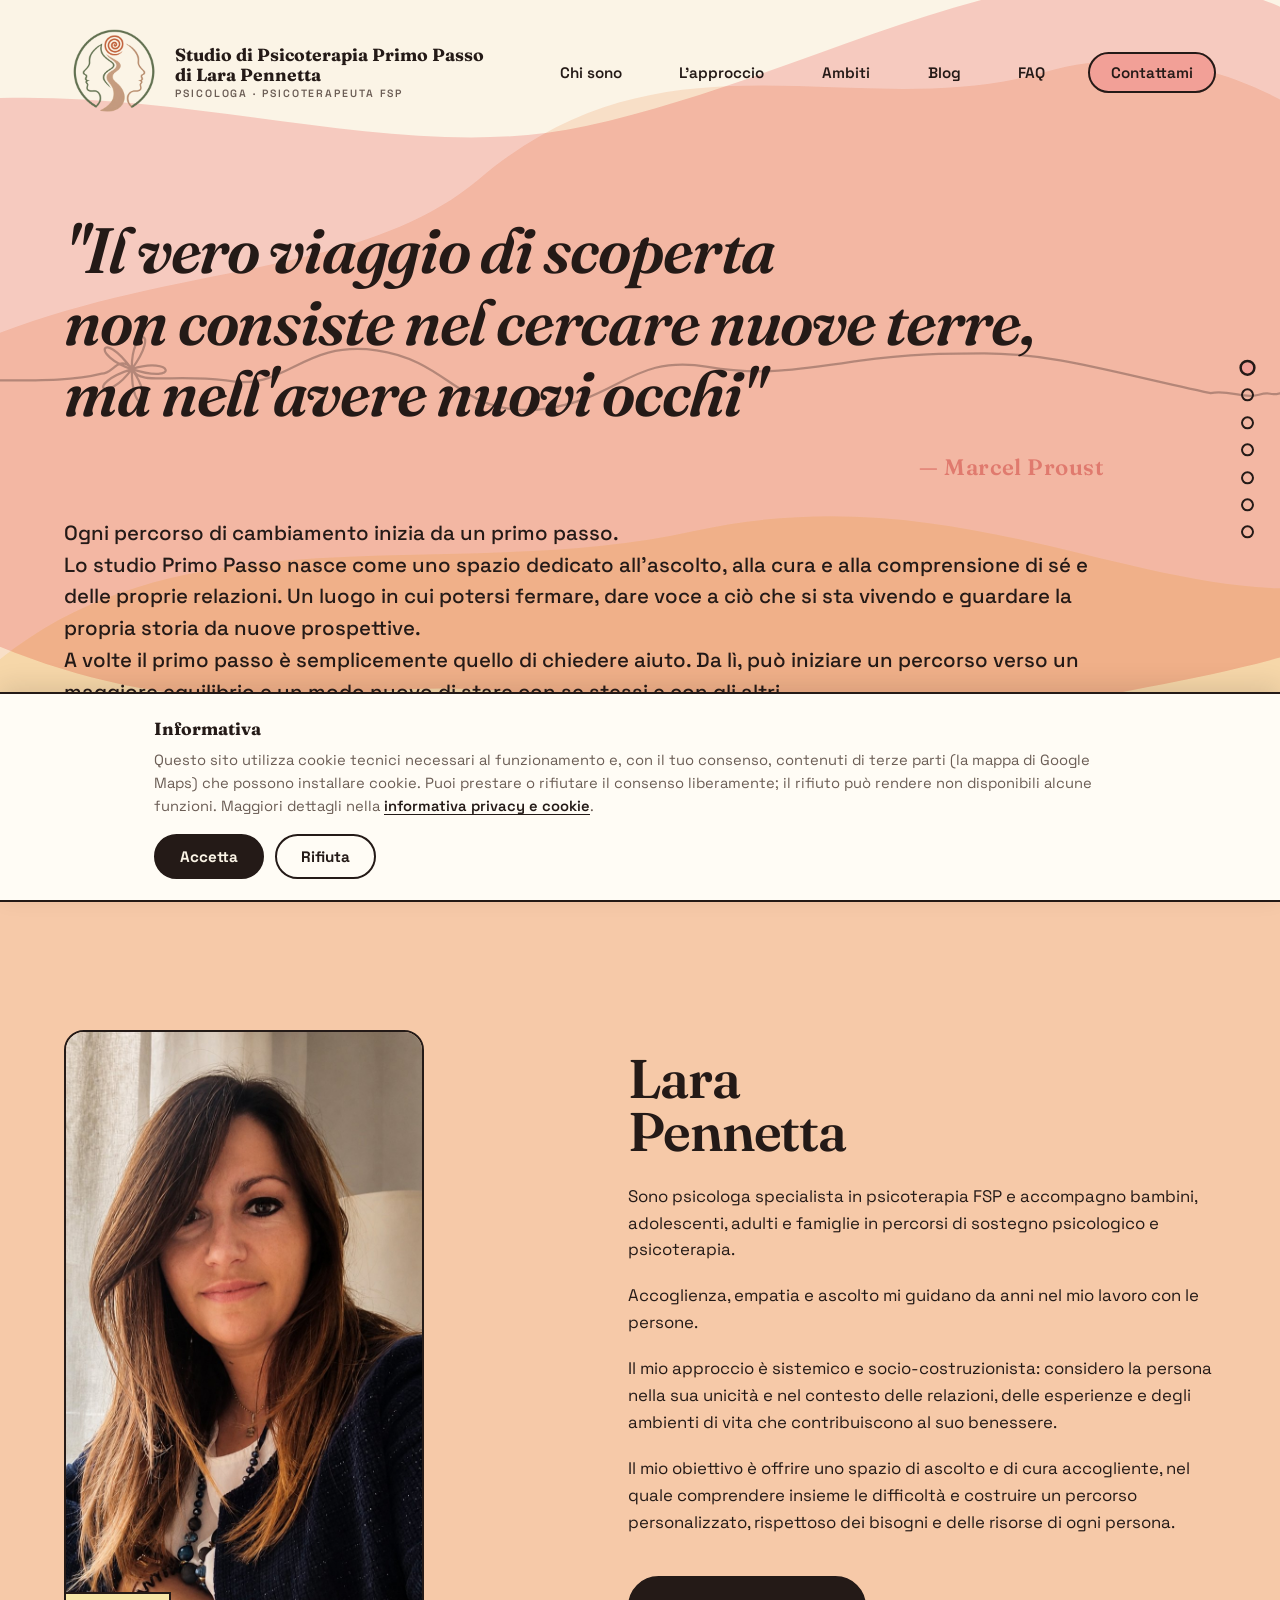
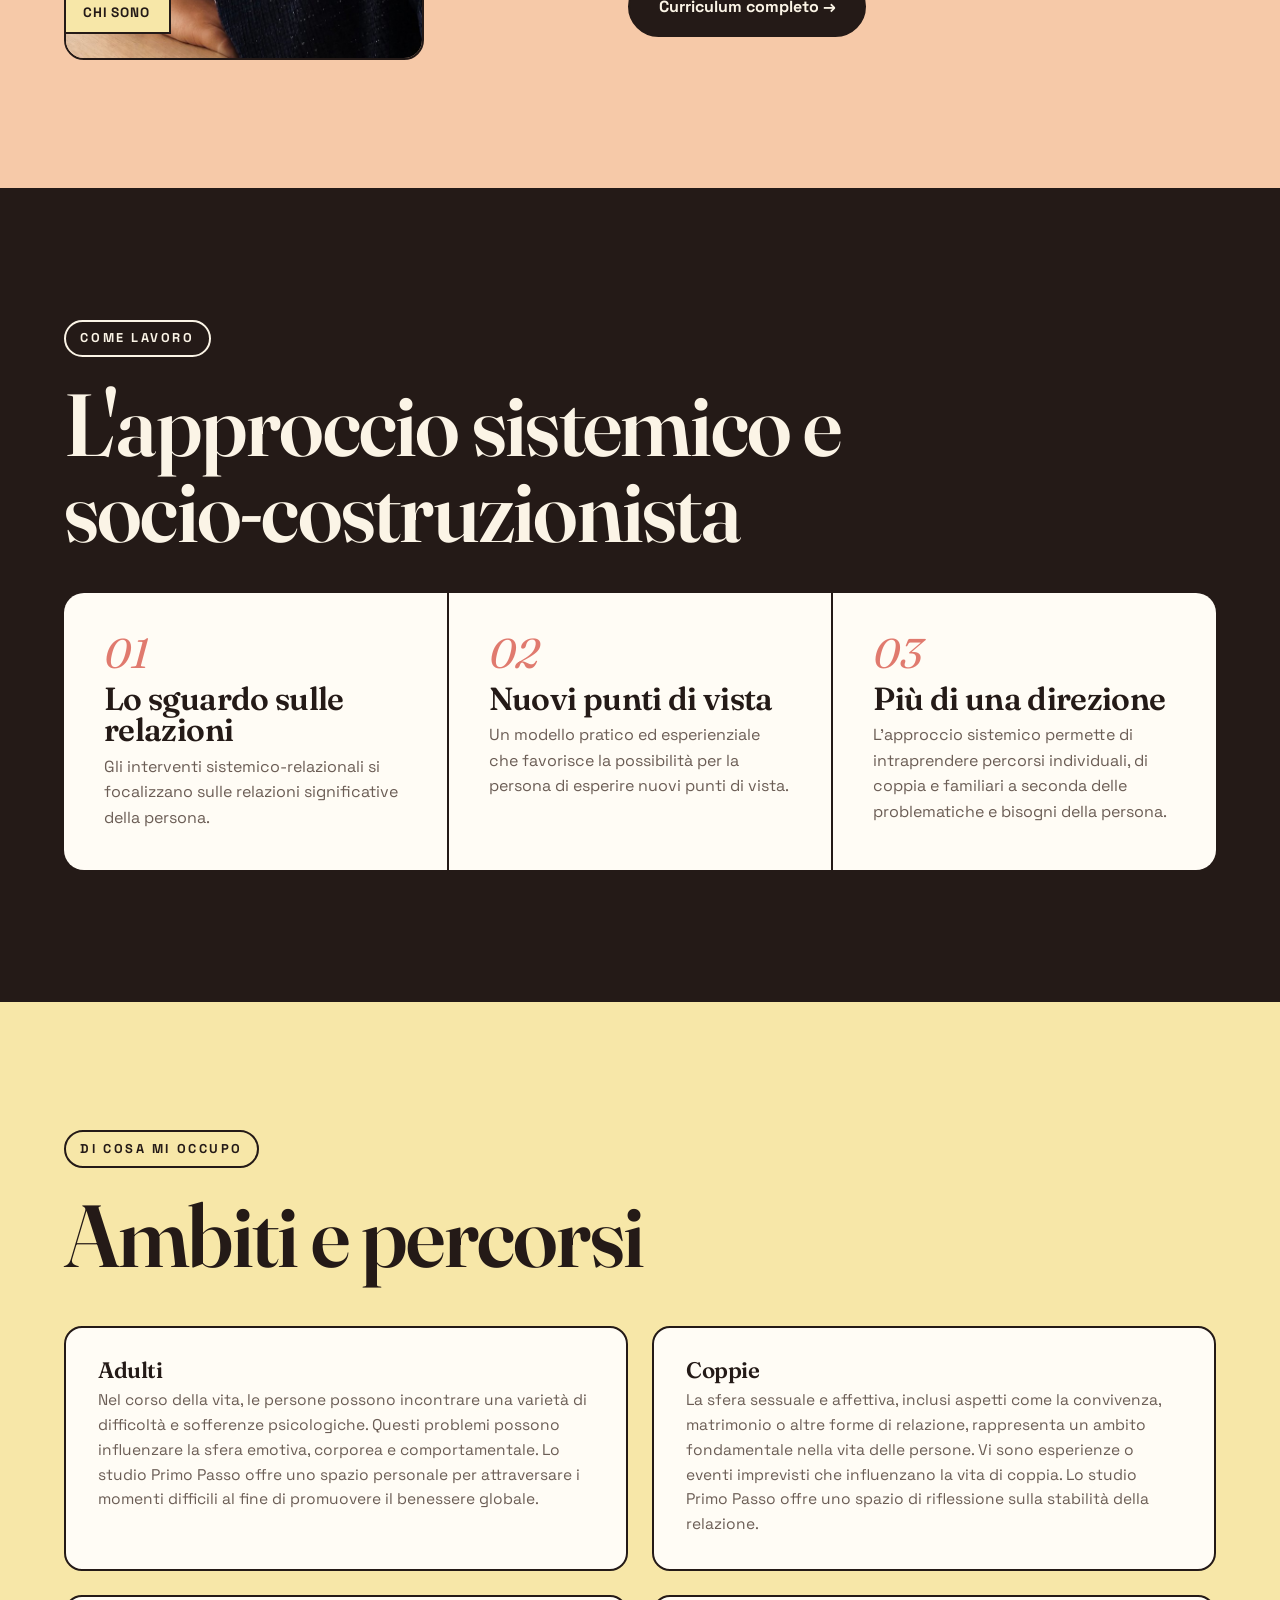
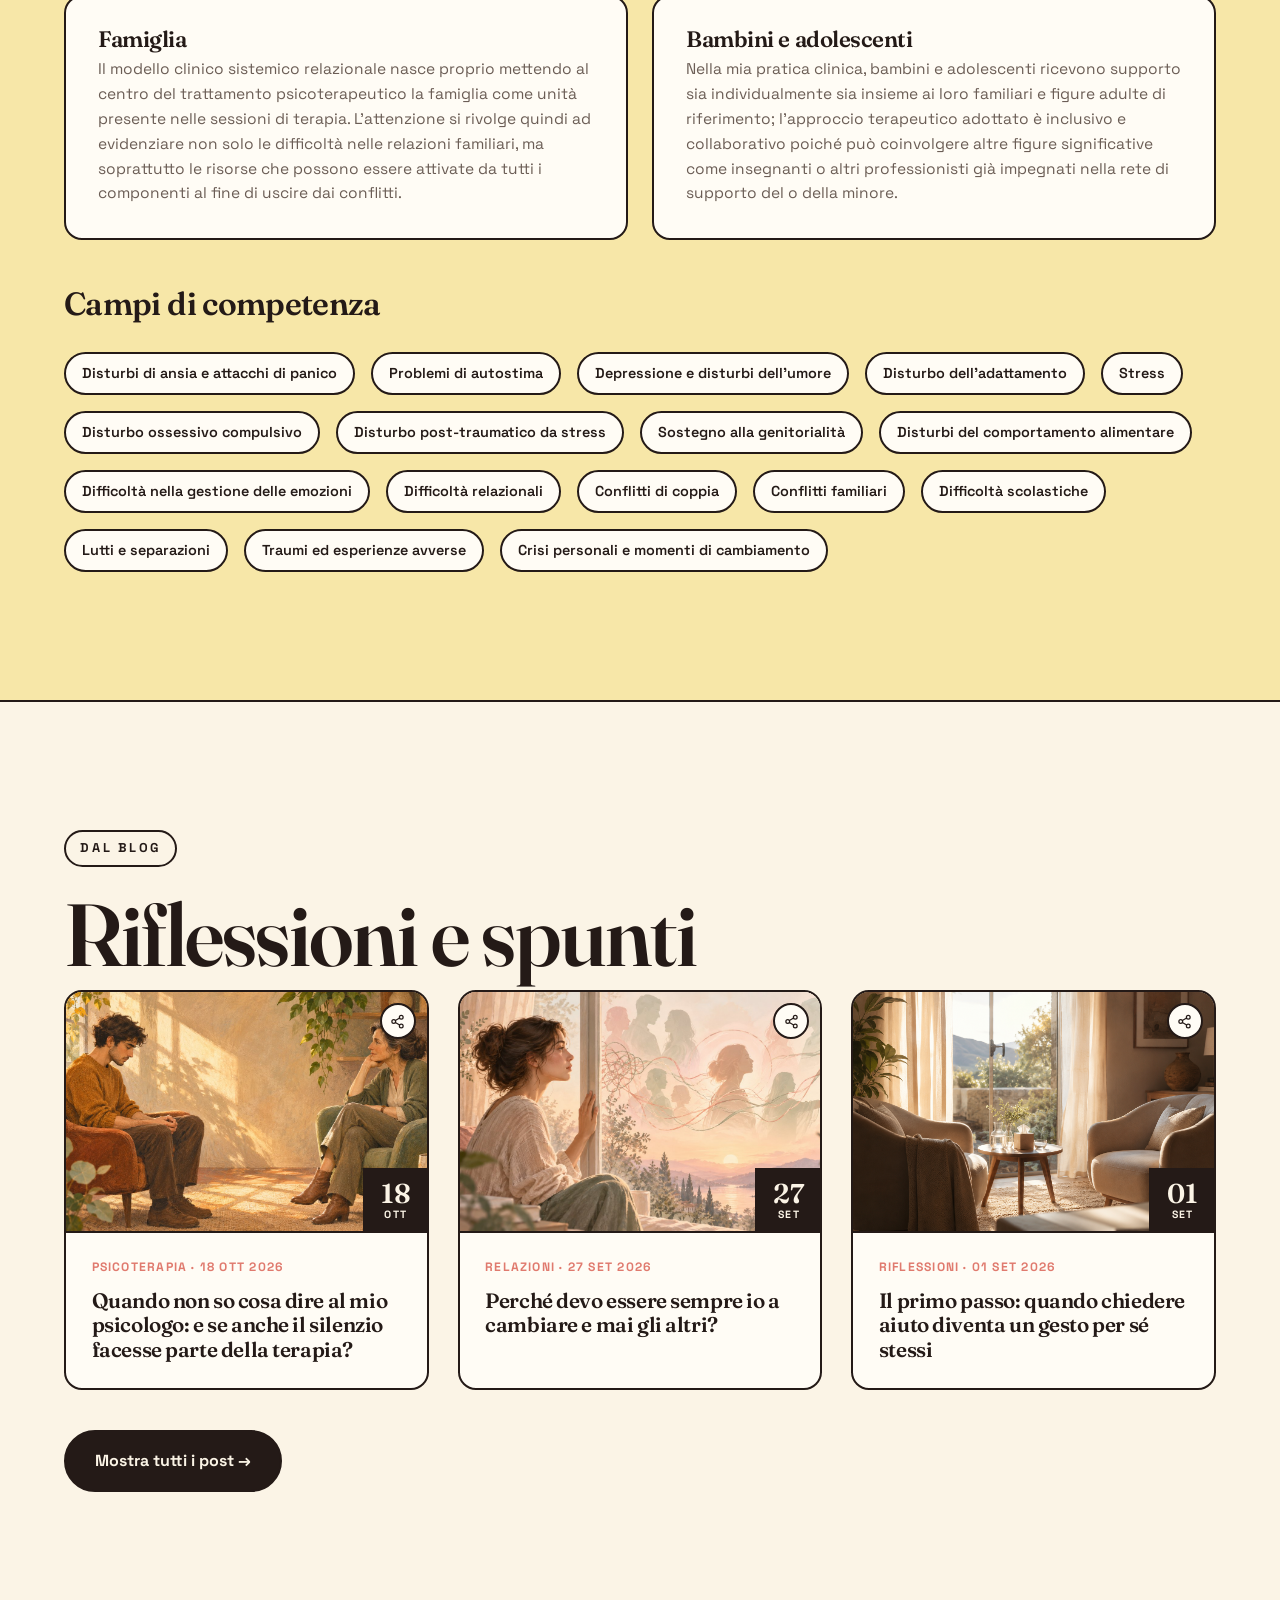
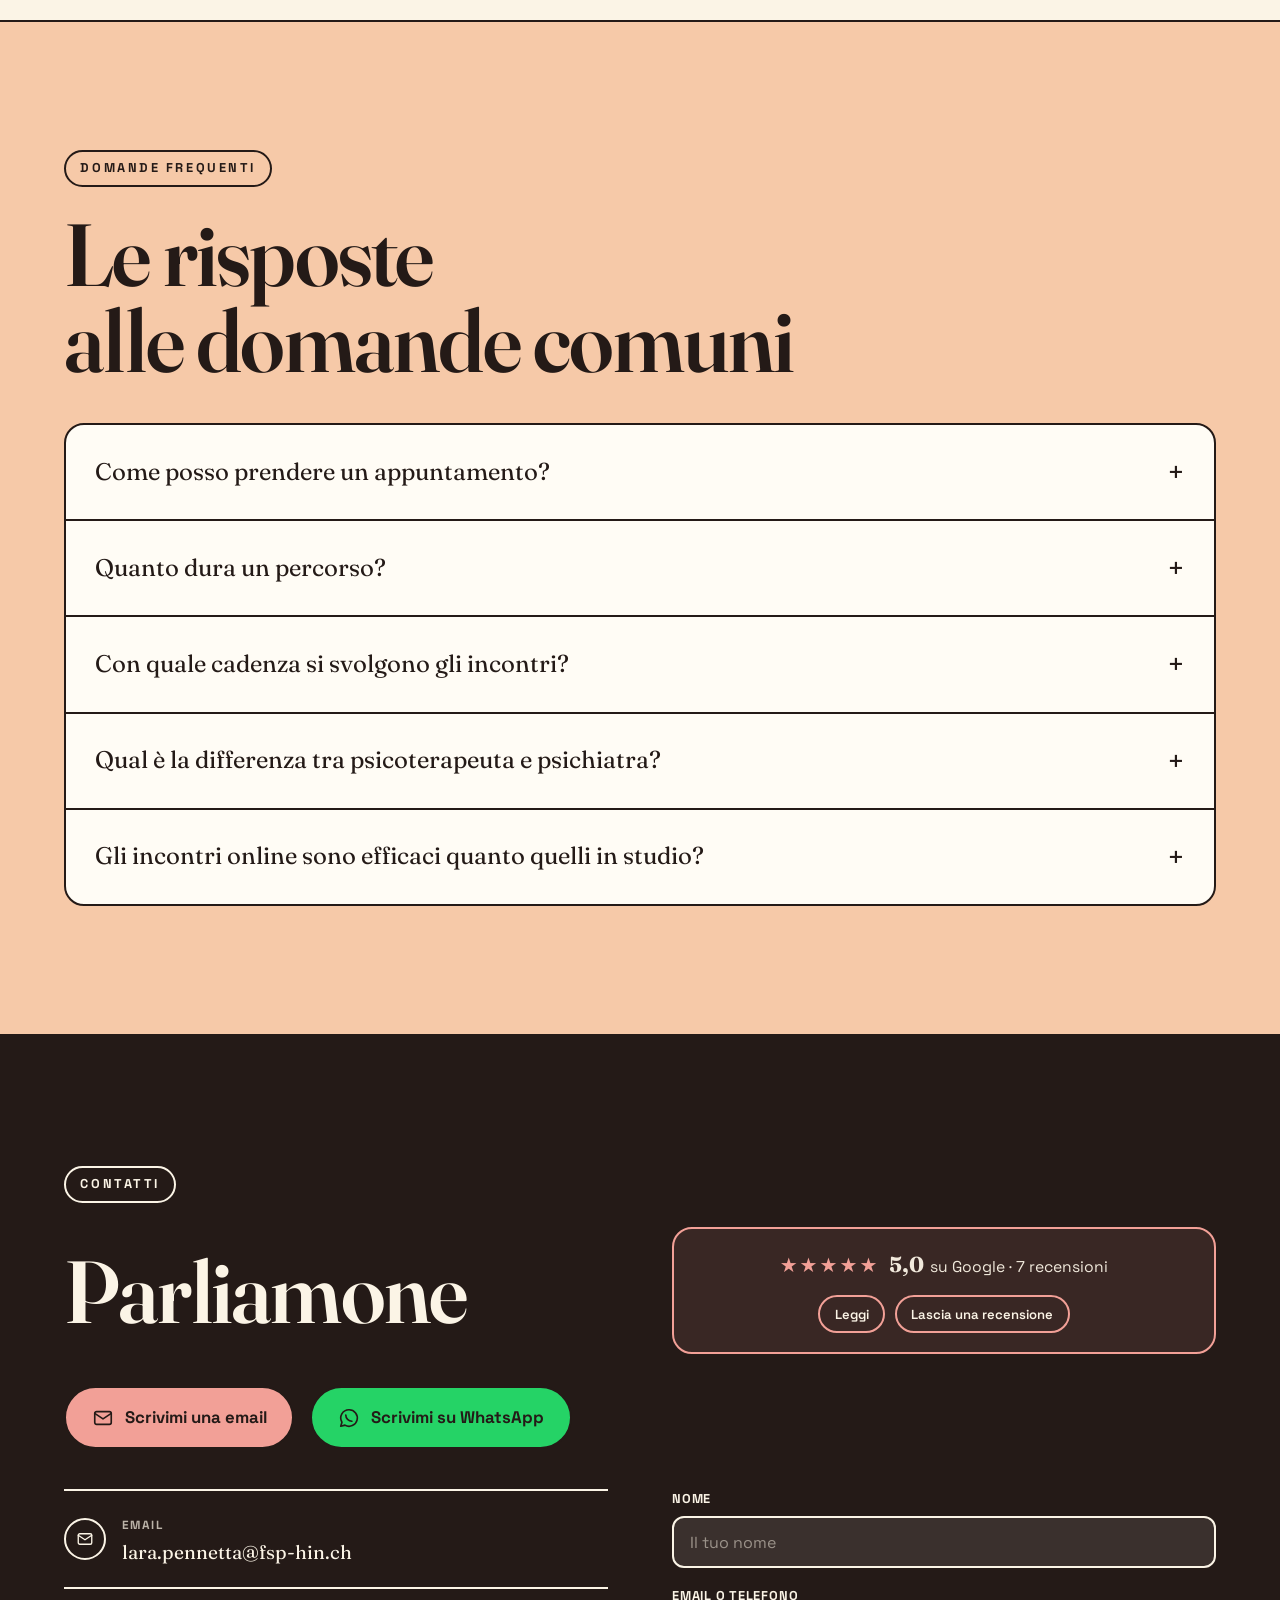
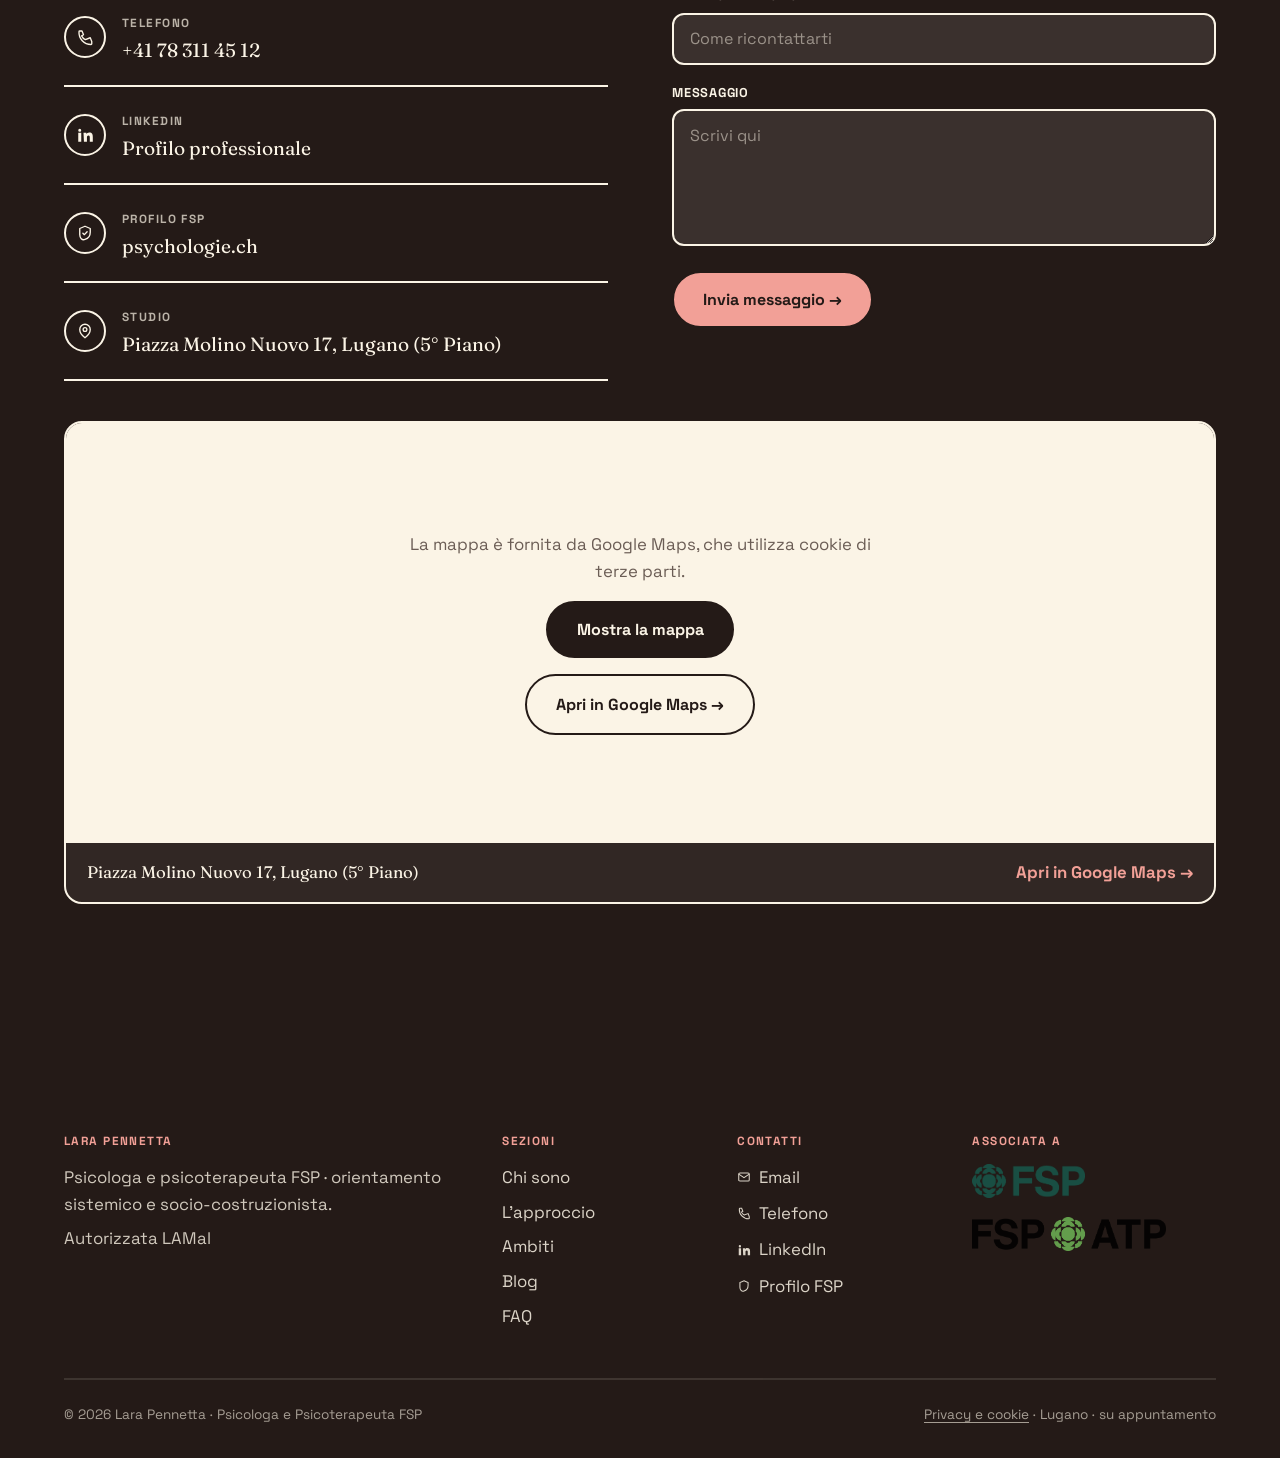
==== commit e6ca67c6: "Add files via upload" ====
--- a/index.html
+++ b/index.html
@@ -176,6 +176,11 @@
 #hero .wrap{position:relative;z-index:2;flex:1;display:flex;align-items:center}
 .hero-title{margin-bottom:1rem;font-size:clamp(1.6rem,5vw,5.4rem);font-style:italic}
 @media(min-width:1281px){.hero-title{margin-right:-8vw}}
+@media(max-width:760px){
+  .hero-title{font-size:clamp(1.5rem,6.2vw,2.6rem)}
+  .hero-title .l>span{white-space:normal!important}
+  .hero-grid{min-width:0}
+}
 .hero-cite{font-family:var(--display);font-size:clamp(1rem,1.8vw,1.4rem);font-weight:600;color:var(--corallo-scuro);letter-spacing:.02em;margin-bottom:2rem;max-width:none}
 
 .hero-title .l{display:block;overflow:hidden;padding-bottom:.14em}
@@ -518,7 +523,7 @@
         <p class="lead">Ogni percorso di cambiamento inizia da un primo passo.<br>Lo studio Primo Passo nasce come uno spazio dedicato all'ascolto, alla cura e alla comprensione di sé e delle proprie relazioni. Un luogo in cui potersi fermare, dare voce a ciò che si sta vivendo e guardare la propria storia da nuove prospettive.<br>A volte il primo passo è semplicemente quello di chiedere aiuto. Da lì, può iniziare un percorso verso un maggiore equilibrio e un modo nuovo di stare con se stessi e con gli altri.</p>
       </div>
     </div>
-    <div class="marquee-strip" aria-hidden="true"><div class="marquee"><div class="track"><span>Ricevo Lunedì, Martedì e Mercoledì dalle ore 10.00 alle ore 18.00</span>✳<span>Ricevo Lunedì, Martedì e Mercoledì dalle ore 10.00 alle ore 18.00</span>✳</div><div class="track"><span>Ricevo Lunedì, Martedì e Mercoledì dalle ore 10.00 alle ore 18.00</span>✳<span>Ricevo Lunedì, Martedì e Mercoledì dalle ore 10.00 alle ore 18.00</span>✳</div></div></div>
+    <div class="marquee-strip" aria-hidden="true"><div class="marquee"><div class="track"><span>Ricevo Lunedì, Martedì e Mercoledì dalle ore 10.00 alle ore 18.00</span>✳<span>Psicoterapeuta FSP · Autorizzata LAMal</span>✳</div><div class="track"><span>Ricevo Lunedì, Martedì e Mercoledì dalle ore 10.00 alle ore 18.00</span>✳<span>Psicoterapeuta FSP · Autorizzata LAMal</span>✳</div></div></div>
   </section>
 
   <!-- CHI SONO -->
@@ -588,8 +593,12 @@
     <div class="wrap">
       <span class="eyebrow reveal">Dal blog</span>
       <h2 class="reveal" data-d="1" style="margin-bottom:.8rem">Riflessioni e spunti</h2>
-      <div class="post-grid" id="post-grid"></div>
-      <div class="blog-allwrap reveal" id="blog-allwrap" data-d="1" style="display:none;margin-top:2.5rem"><a class="btn" id="blog-all" href="blog/index.html">Mostra tutti i post →</a></div>
+      <div class="post-grid" id="post-grid">
+        <a class="post-card" href="blog/non-so-cosa-dire.html"><div class="thumb"><img class="preview" src="img/silenzio-terapia-cover.jpg" alt="Quando non so cosa dire al mio psicologo: e se anche il silenzio facesse parte della terapia?" loading="lazy"><div class="datebadge"><span class="day">18</span><span class="mon">ott</span></div></div><div class="body"><p class="meta">Psicoterapia · 18 ott 2026</p><h3>Quando non so cosa dire al mio psicologo: e se anche il silenzio facesse parte della terapia?</h3></div></a>
+        <a class="post-card" href="blog/perche-devo-cambiare-io.html"><div class="thumb"><img class="preview" src="img/cambiare-io-cover.jpg" alt="Perché devo essere sempre io a cambiare e mai gli altri?" loading="lazy"><div class="datebadge"><span class="day">27</span><span class="mon">set</span></div></div><div class="body"><p class="meta">Relazioni · 27 set 2026</p><h3>Perché devo essere sempre io a cambiare e mai gli altri?</h3></div></a>
+        <a class="post-card" href="blog/chiedere-aiuto-primo-passo.html"><div class="thumb"><img class="preview" src="img/primo-passo-cover.jpg" alt="Il primo passo: quando chiedere aiuto diventa un gesto per sé stessi" loading="lazy"><div class="datebadge"><span class="day">01</span><span class="mon">set</span></div></div><div class="body"><p class="meta">Riflessioni · 01 set 2026</p><h3>Il primo passo: quando chiedere aiuto diventa un gesto per sé stessi</h3></div></a>
+      </div>
+      <div class="blog-allwrap reveal" id="blog-allwrap" data-d="1" style="margin-top:2.5rem"><a class="btn" id="blog-all" href="blog/index.html">Mostra tutti i post →</a></div>
     </div>
   </section>
 
@@ -661,7 +670,7 @@
 <footer class="site-footer">
   <div class="wrap">
     <div class="footer-cols">
-      <div><p class="label">Lara Pennetta</p><p style="opacity:.8">Psicologa e psicoterapeuta FSP · orientamento sistemico e socio-costruzionista.</p></div>
+      <div><p class="label">Lara Pennetta</p><p style="opacity:.8">Psicologa e psicoterapeuta FSP · orientamento sistemico e socio-costruzionista.</p><p style="opacity:.8;margin-top:.5rem">Autorizzata LAMal</p></div>
       <div><p class="label">Sezioni</p><ul><li><a href="#chi-sono">Chi sono</a></li><li><a href="#approccio">L'approccio</a></li><li><a href="#ambiti">Ambiti</a></li><li><a href="#blog">Blog</a></li><li><a href="#faq">FAQ</a></li></ul></div>
       <div><p class="label">Contatti</p><ul>
         <li><a href="mailto:lara.pennetta@fsp-hin.ch"><svg viewBox="0 0 24 24"><rect x="3" y="5" width="18" height="14" rx="2"/><path d="M3 7l9 6 9-6"/></svg>Email</a></li>
@@ -727,7 +736,7 @@
     .then(data=>{
       const all=(data.posts||[]).filter(p=>p&&p.url&&p.date).sort((a,b)=>parseDate(b.date)-parseDate(a.date));
       const posts=all.slice(0,3);
-      if(!posts.length){grid.innerHTML='';return;}
+      if(!posts.length){return;}
       grid.innerHTML=posts.map(cardHTML).join('');
       revealNew(grid);
       // mostra il pulsante "tutti i post" se ce ne sono più di 3
@@ -745,7 +754,7 @@
         });
       });
     })
-    .catch(()=>{grid.innerHTML='';});
+    .catch(()=>{});
 })();
 const header=document.getElementById('header');
 addEventListener('scroll',()=>header.classList.toggle('scrolled',scrollY>40),{passive:true});
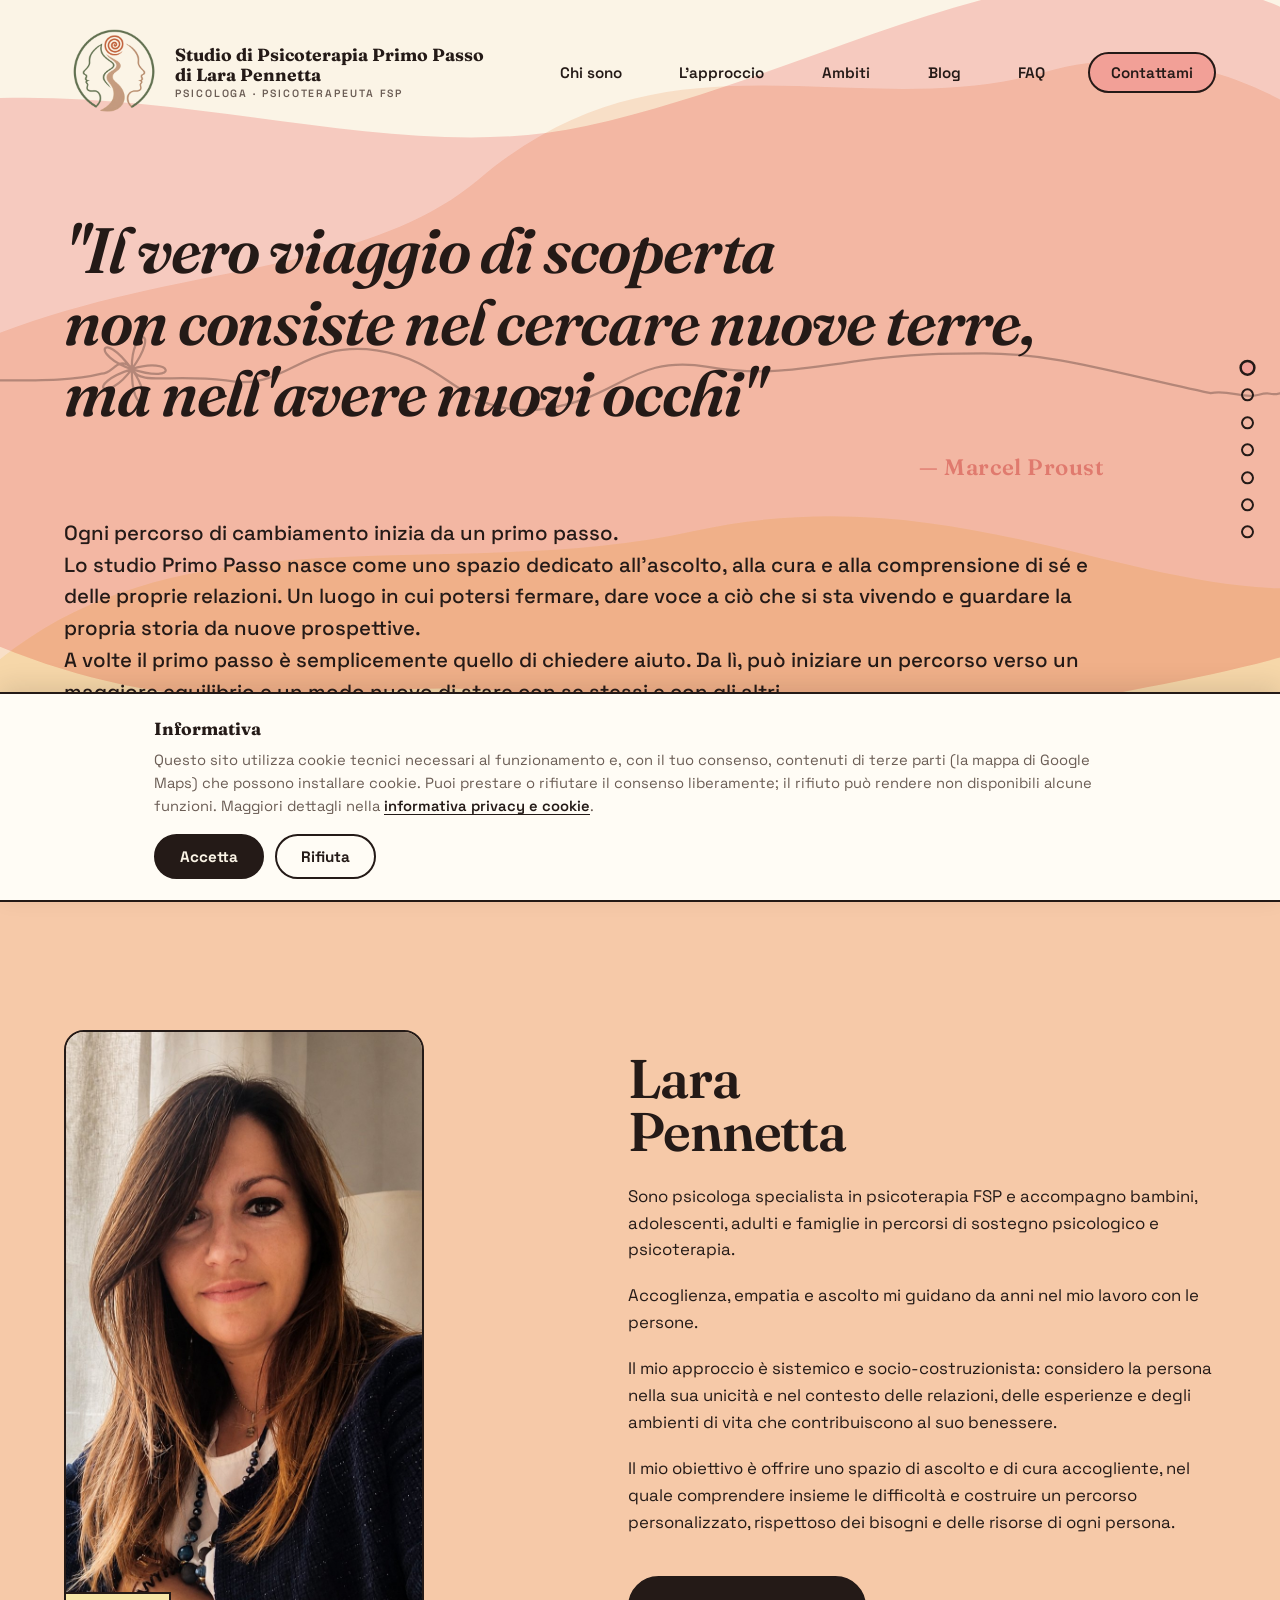
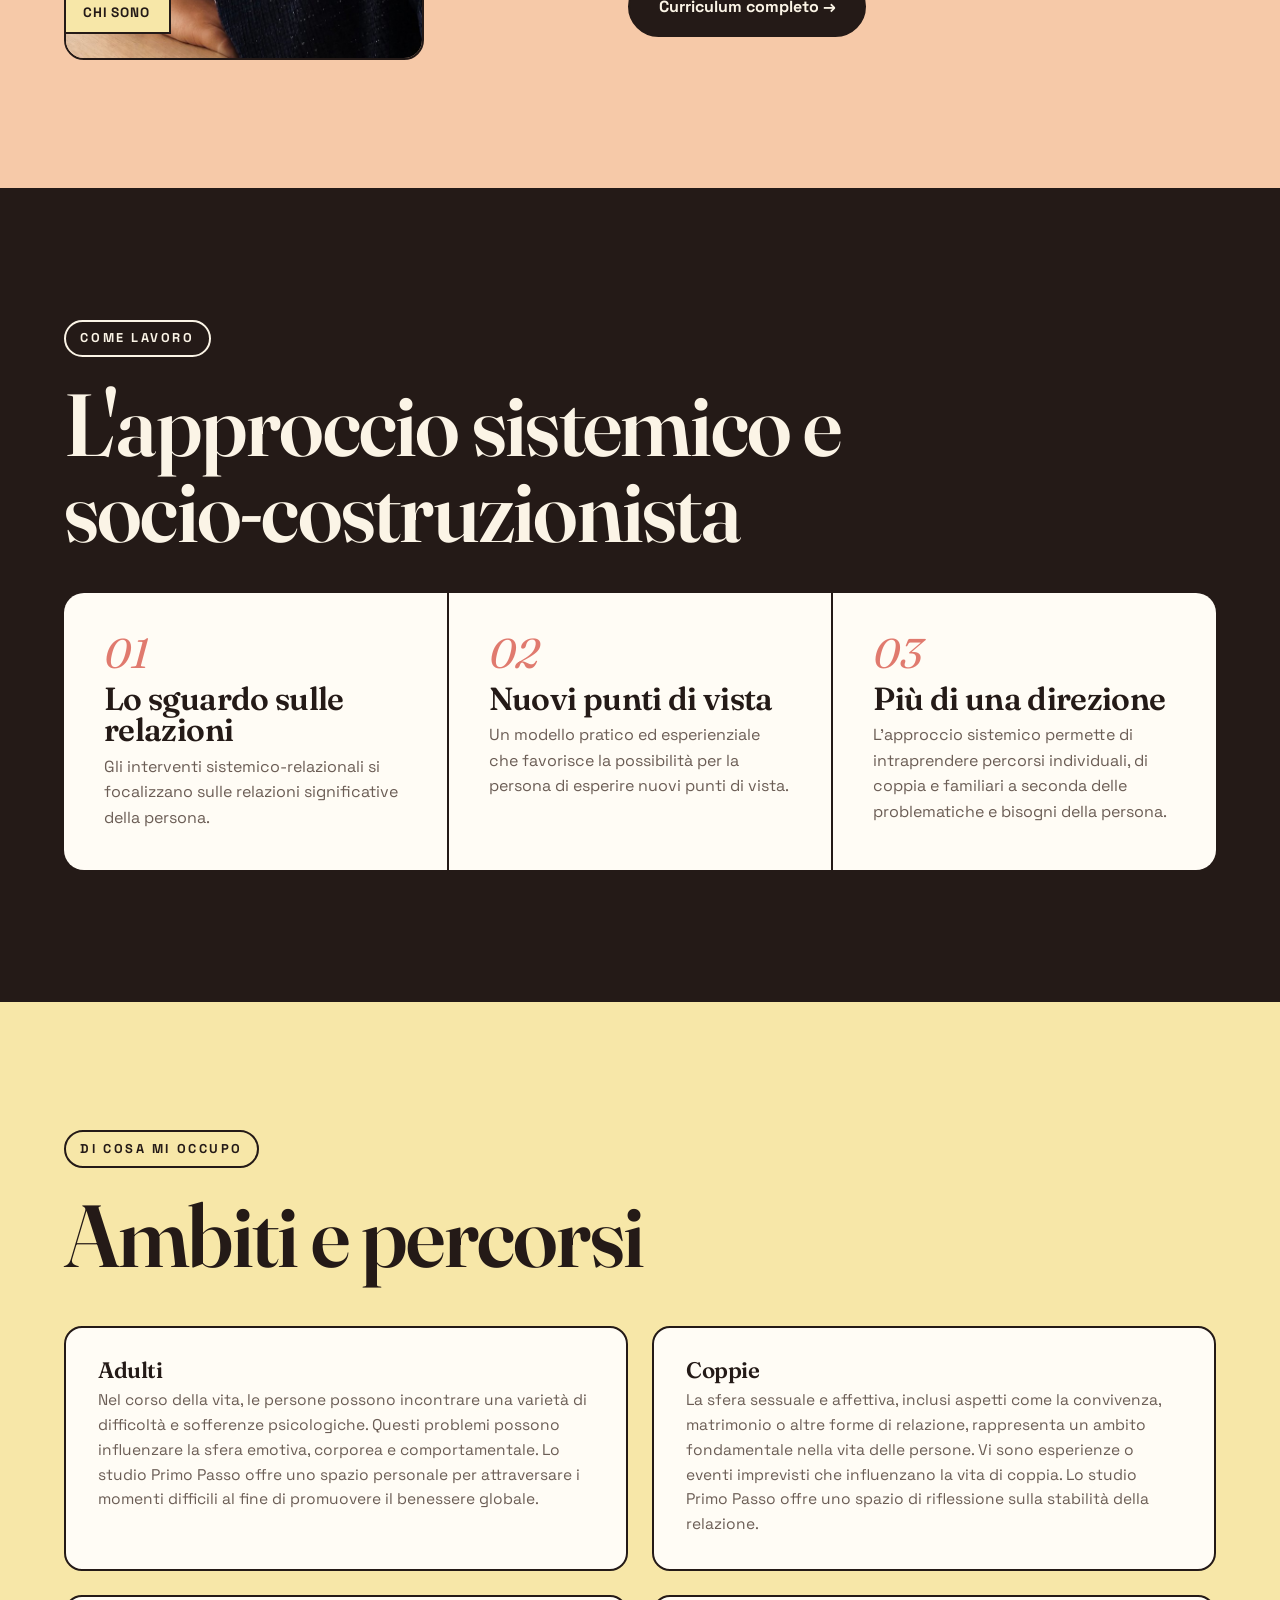
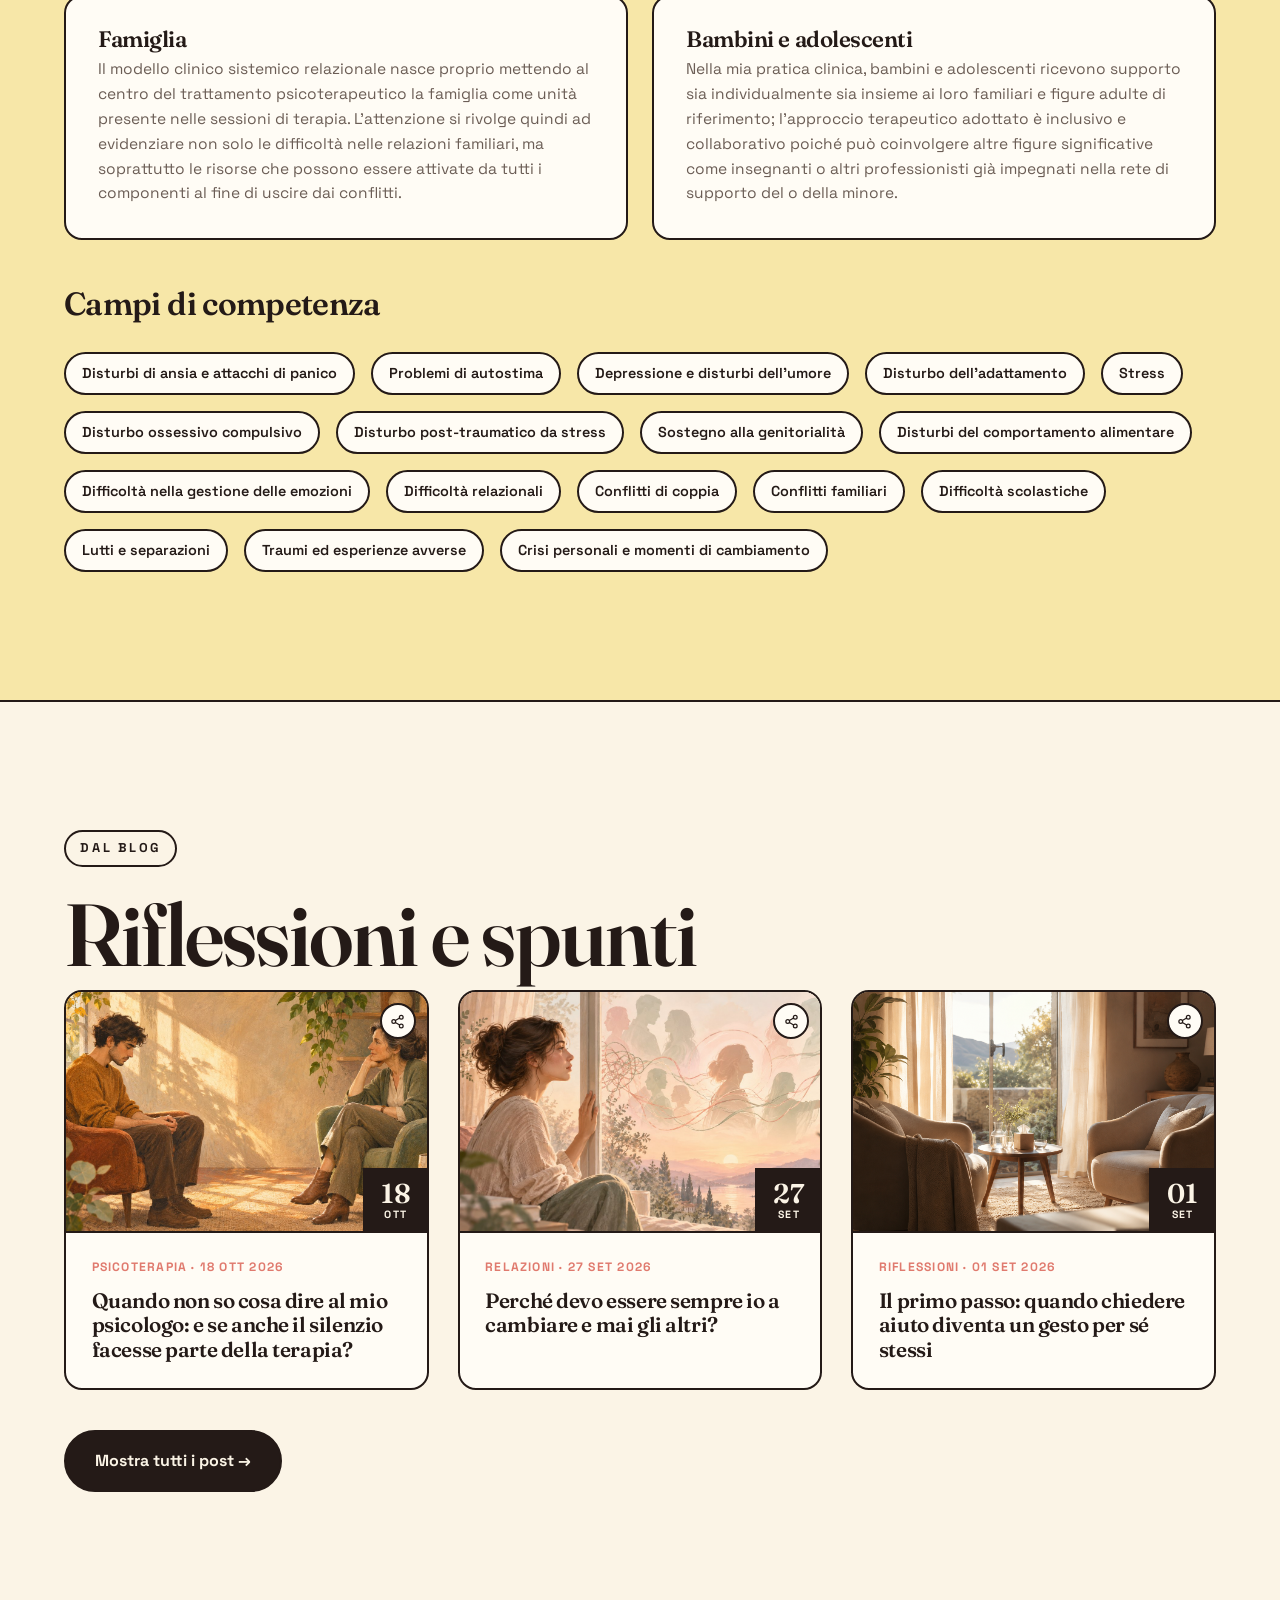
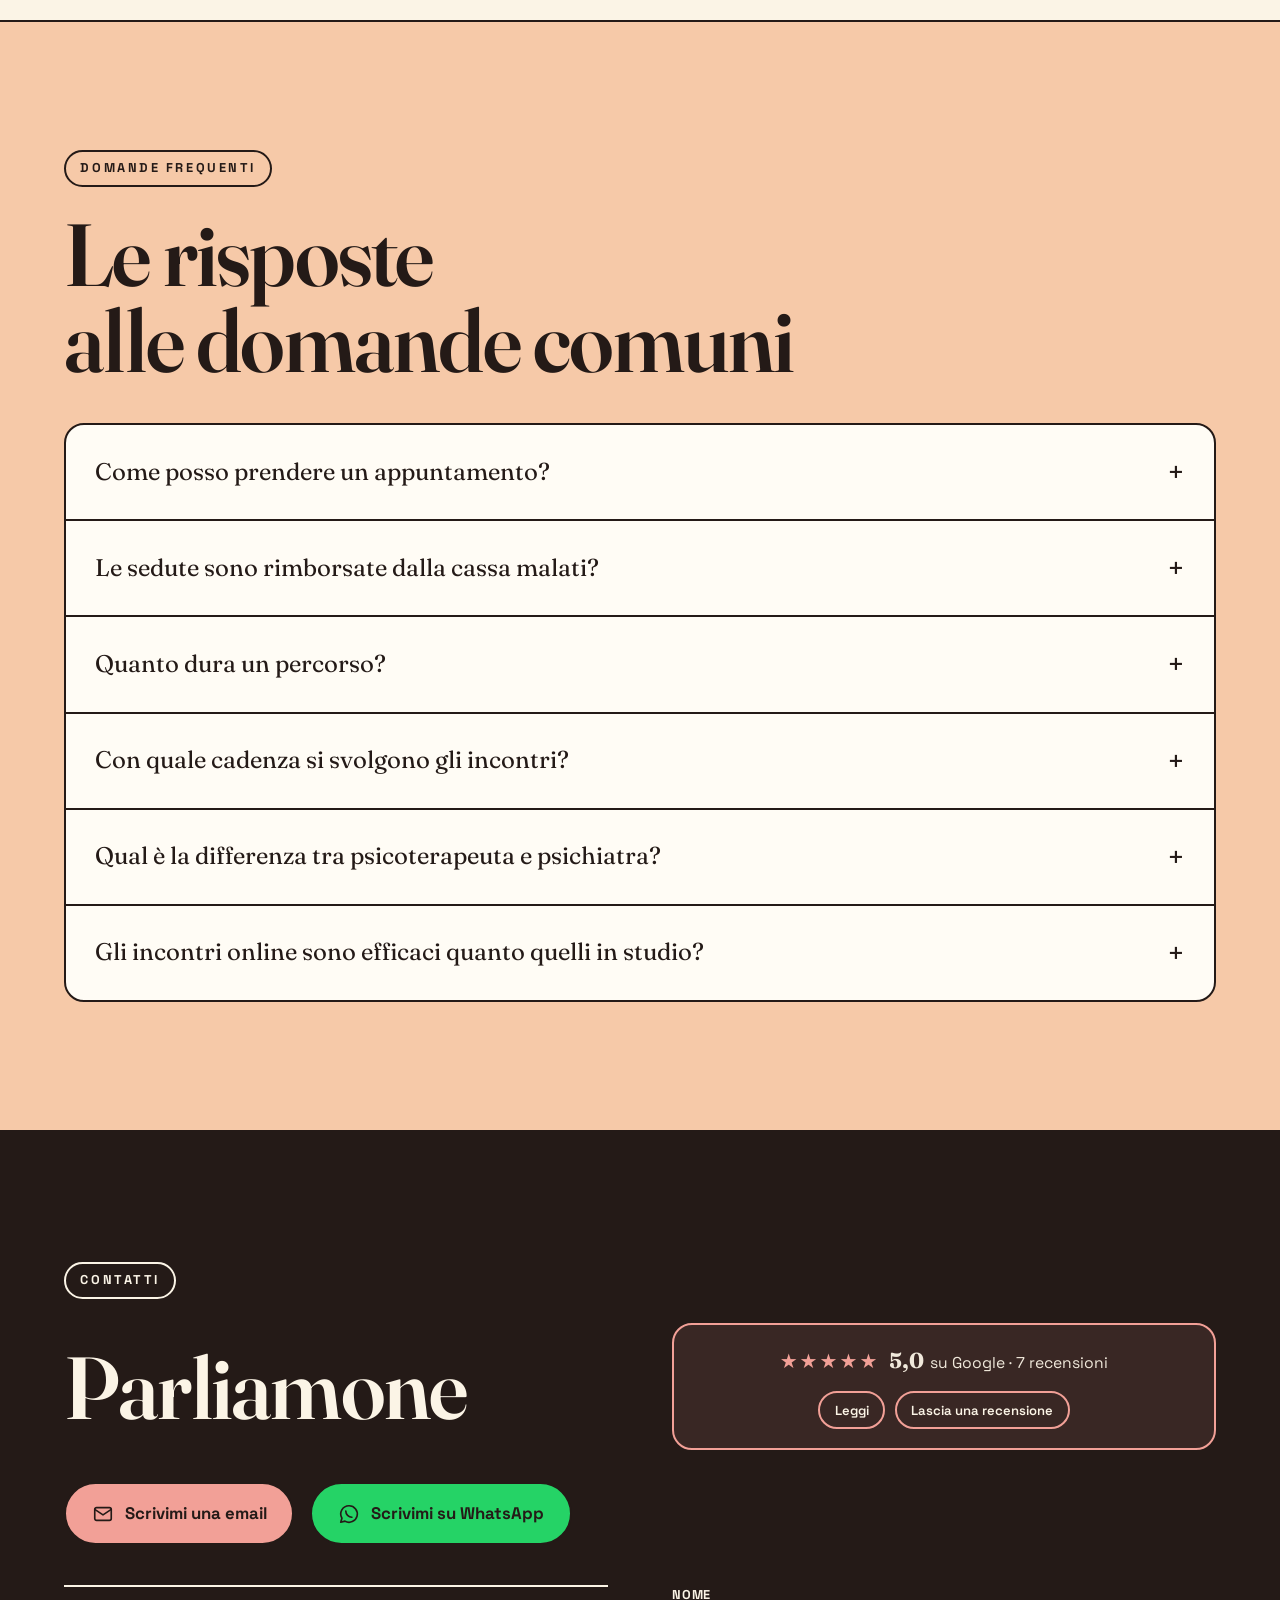
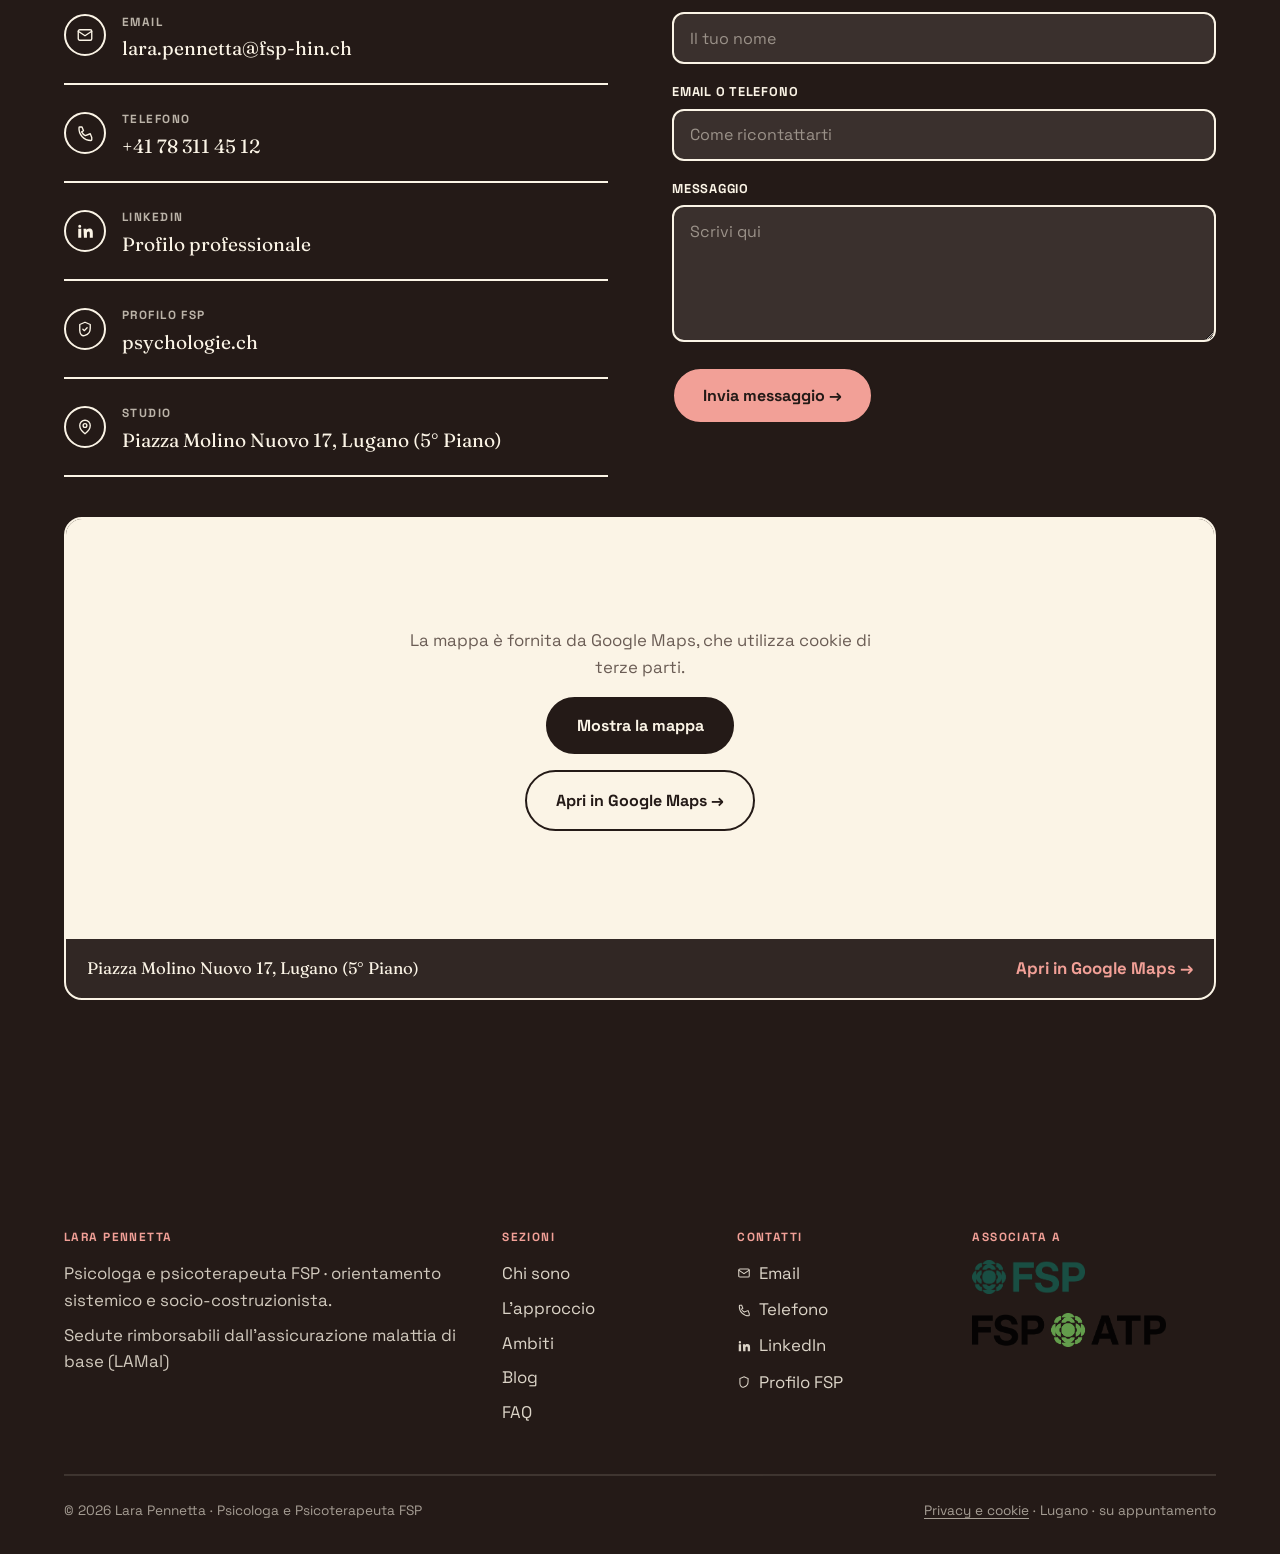
==== commit fecf714b: "Add files via upload" ====
--- a/index.html
+++ b/index.html
@@ -523,7 +523,7 @@
         <p class="lead">Ogni percorso di cambiamento inizia da un primo passo.<br>Lo studio Primo Passo nasce come uno spazio dedicato all'ascolto, alla cura e alla comprensione di sé e delle proprie relazioni. Un luogo in cui potersi fermare, dare voce a ciò che si sta vivendo e guardare la propria storia da nuove prospettive.<br>A volte il primo passo è semplicemente quello di chiedere aiuto. Da lì, può iniziare un percorso verso un maggiore equilibrio e un modo nuovo di stare con se stessi e con gli altri.</p>
       </div>
     </div>
-    <div class="marquee-strip" aria-hidden="true"><div class="marquee"><div class="track"><span>Ricevo Lunedì, Martedì e Mercoledì dalle ore 10.00 alle ore 18.00</span>✳<span>Psicoterapeuta FSP · Autorizzata LAMal</span>✳</div><div class="track"><span>Ricevo Lunedì, Martedì e Mercoledì dalle ore 10.00 alle ore 18.00</span>✳<span>Psicoterapeuta FSP · Autorizzata LAMal</span>✳</div></div></div>
+    <div class="marquee-strip" aria-hidden="true"><div class="marquee"><div class="track"><span>Ricevo Lunedì, Martedì e Mercoledì dalle ore 10.00 alle ore 18.00</span>✳<span>Le sedute di psicoterapia possono essere rimborsate tramite l'assicurazione malattia di base (LAMal), secondo le condizioni previste dalla normativa vigente.</span>✳</div><div class="track"><span>Ricevo Lunedì, Martedì e Mercoledì dalle ore 10.00 alle ore 18.00</span>✳<span>Le sedute di psicoterapia possono essere rimborsate tramite l'assicurazione malattia di base (LAMal), secondo le condizioni previste dalla normativa vigente.</span>✳</div></div></div>
   </section>
 
   <!-- CHI SONO -->
@@ -609,6 +609,7 @@
       <h2 class="reveal" data-d="1" style="margin-bottom:2.5rem">Le risposte<br>alle domande comuni</h2>
       <div class="faq reveal" data-d="1">
         <details><summary>Come posso prendere un appuntamento?</summary><p class="a">Puoi contattarmi per telefono, via email o tramite il modulo qui sotto. Fisseremo insieme un primo appuntamento.</p></details>
+        <details><summary>Le sedute sono rimborsate dalla cassa malati?</summary><p class="a">Sì, a determinate condizioni. Le sedute di psicoterapia possono essere rimborsate dall'assicurazione malattia di base (LAMal) se è presente una prescrizione medica, rilasciata ad esempio dal medico di famiglia o da uno psichiatra. Ogni prescrizione copre fino a 15 sedute; per proseguire il percorso serve una nuova prescrizione. Come per le altre prestazioni dell'assicurazione di base, restano a tuo carico la franchigia e la partecipazione ai costi previste dal tuo contratto.</p></details>
         <details><summary>Quanto dura un percorso?</summary><p class="a">La durata dipende dalla difficoltà portata e viene valutata insieme strada facendo.</p></details>
         <details><summary>Con quale cadenza si svolgono gli incontri?</summary><p class="a">I percorsi individuali hanno di norma cadenza settimanale o quindicinale; gli incontri di coppia e familiari più spesso mensile. Una seduta individuale dura circa un'ora, quelle di coppia o familiari un'ora e mezza.</p></details>
         <details><summary>Qual è la differenza tra psicoterapeuta e psichiatra?</summary><p class="a">Lo psicoterapeuta ha completato una specializzazione di almeno quattro anni e può offrire prestazioni terapeutiche di cura. Lo psichiatra è un medico che può intervenire anche per via farmacologica.</p></details>
@@ -670,7 +671,7 @@
 <footer class="site-footer">
   <div class="wrap">
     <div class="footer-cols">
-      <div><p class="label">Lara Pennetta</p><p style="opacity:.8">Psicologa e psicoterapeuta FSP · orientamento sistemico e socio-costruzionista.</p><p style="opacity:.8;margin-top:.5rem">Autorizzata LAMal</p></div>
+      <div><p class="label">Lara Pennetta</p><p style="opacity:.8">Psicologa e psicoterapeuta FSP · orientamento sistemico e socio-costruzionista.</p><p style="opacity:.8;margin-top:.5rem">Sedute rimborsabili dall'assicurazione malattia di base (LAMal)</p></div>
       <div><p class="label">Sezioni</p><ul><li><a href="#chi-sono">Chi sono</a></li><li><a href="#approccio">L'approccio</a></li><li><a href="#ambiti">Ambiti</a></li><li><a href="#blog">Blog</a></li><li><a href="#faq">FAQ</a></li></ul></div>
       <div><p class="label">Contatti</p><ul>
         <li><a href="mailto:lara.pennetta@fsp-hin.ch"><svg viewBox="0 0 24 24"><rect x="3" y="5" width="18" height="14" rx="2"/><path d="M3 7l9 6 9-6"/></svg>Email</a></li>
